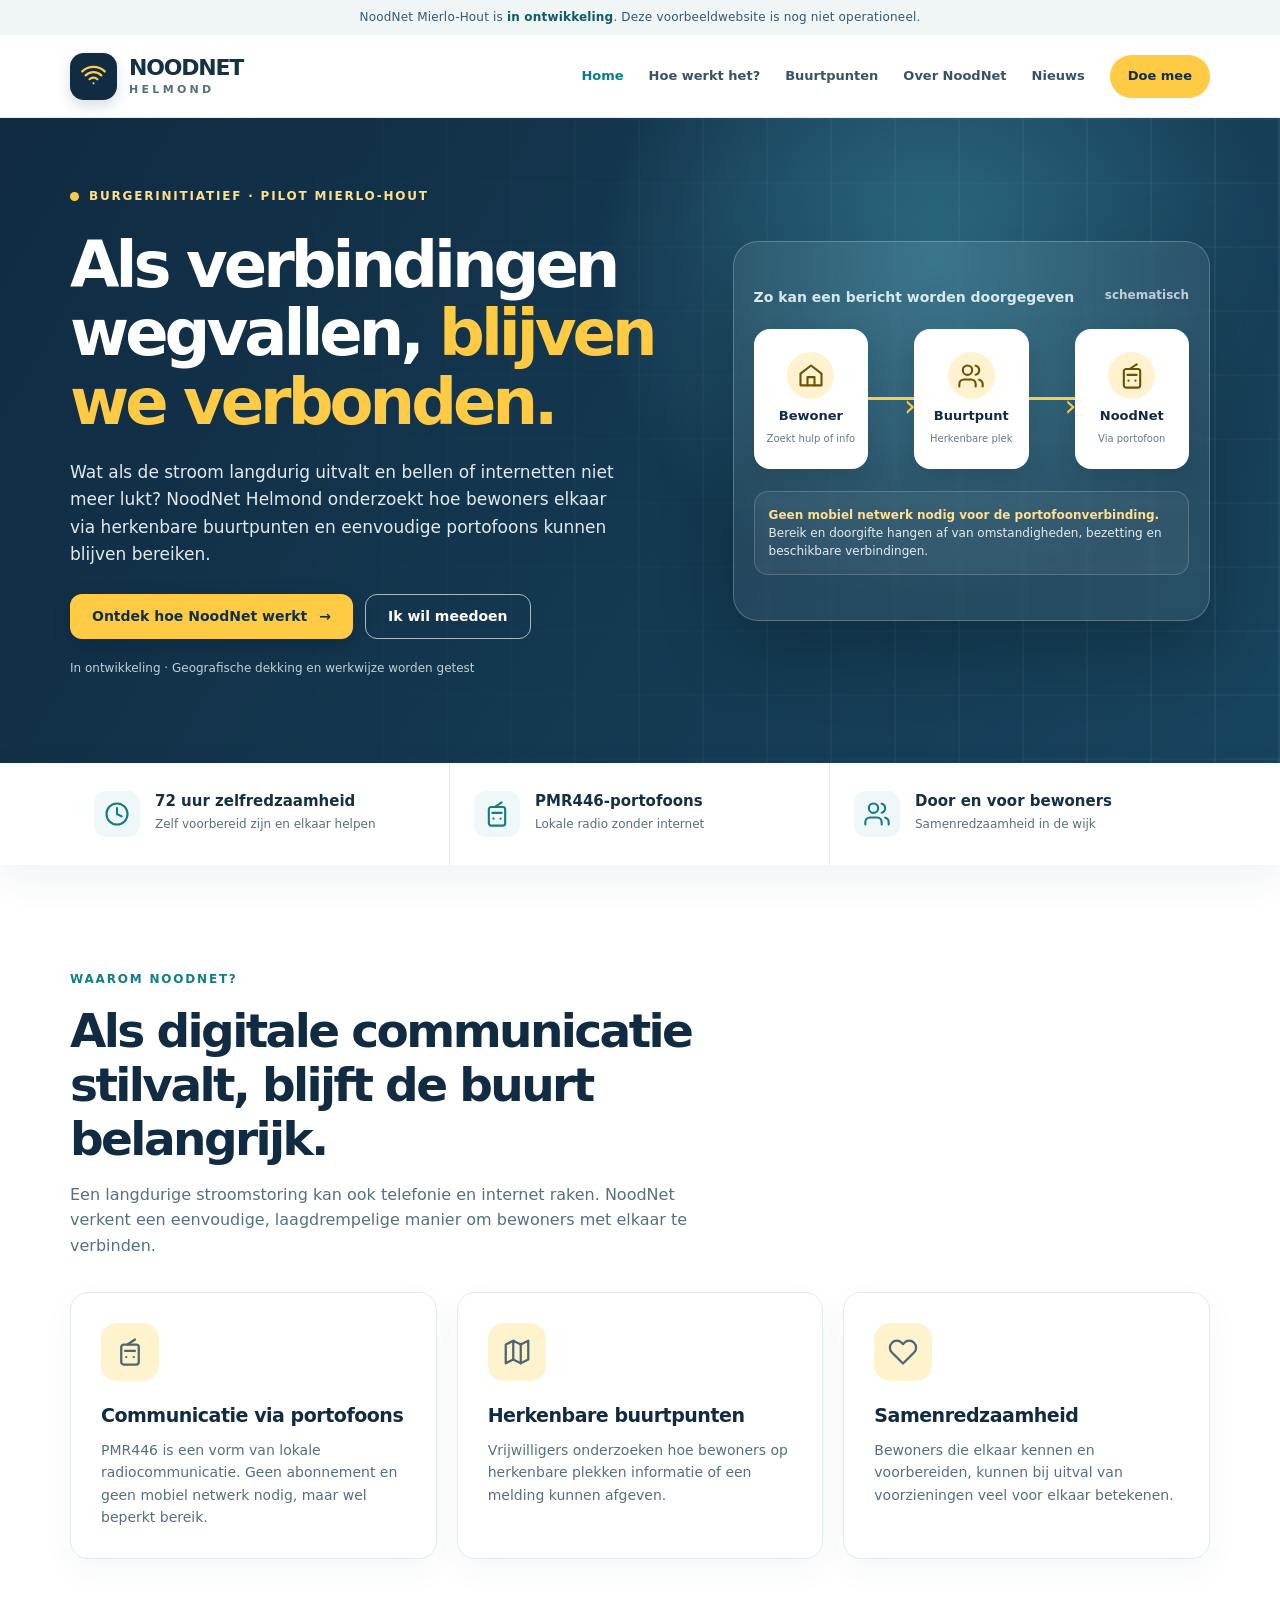
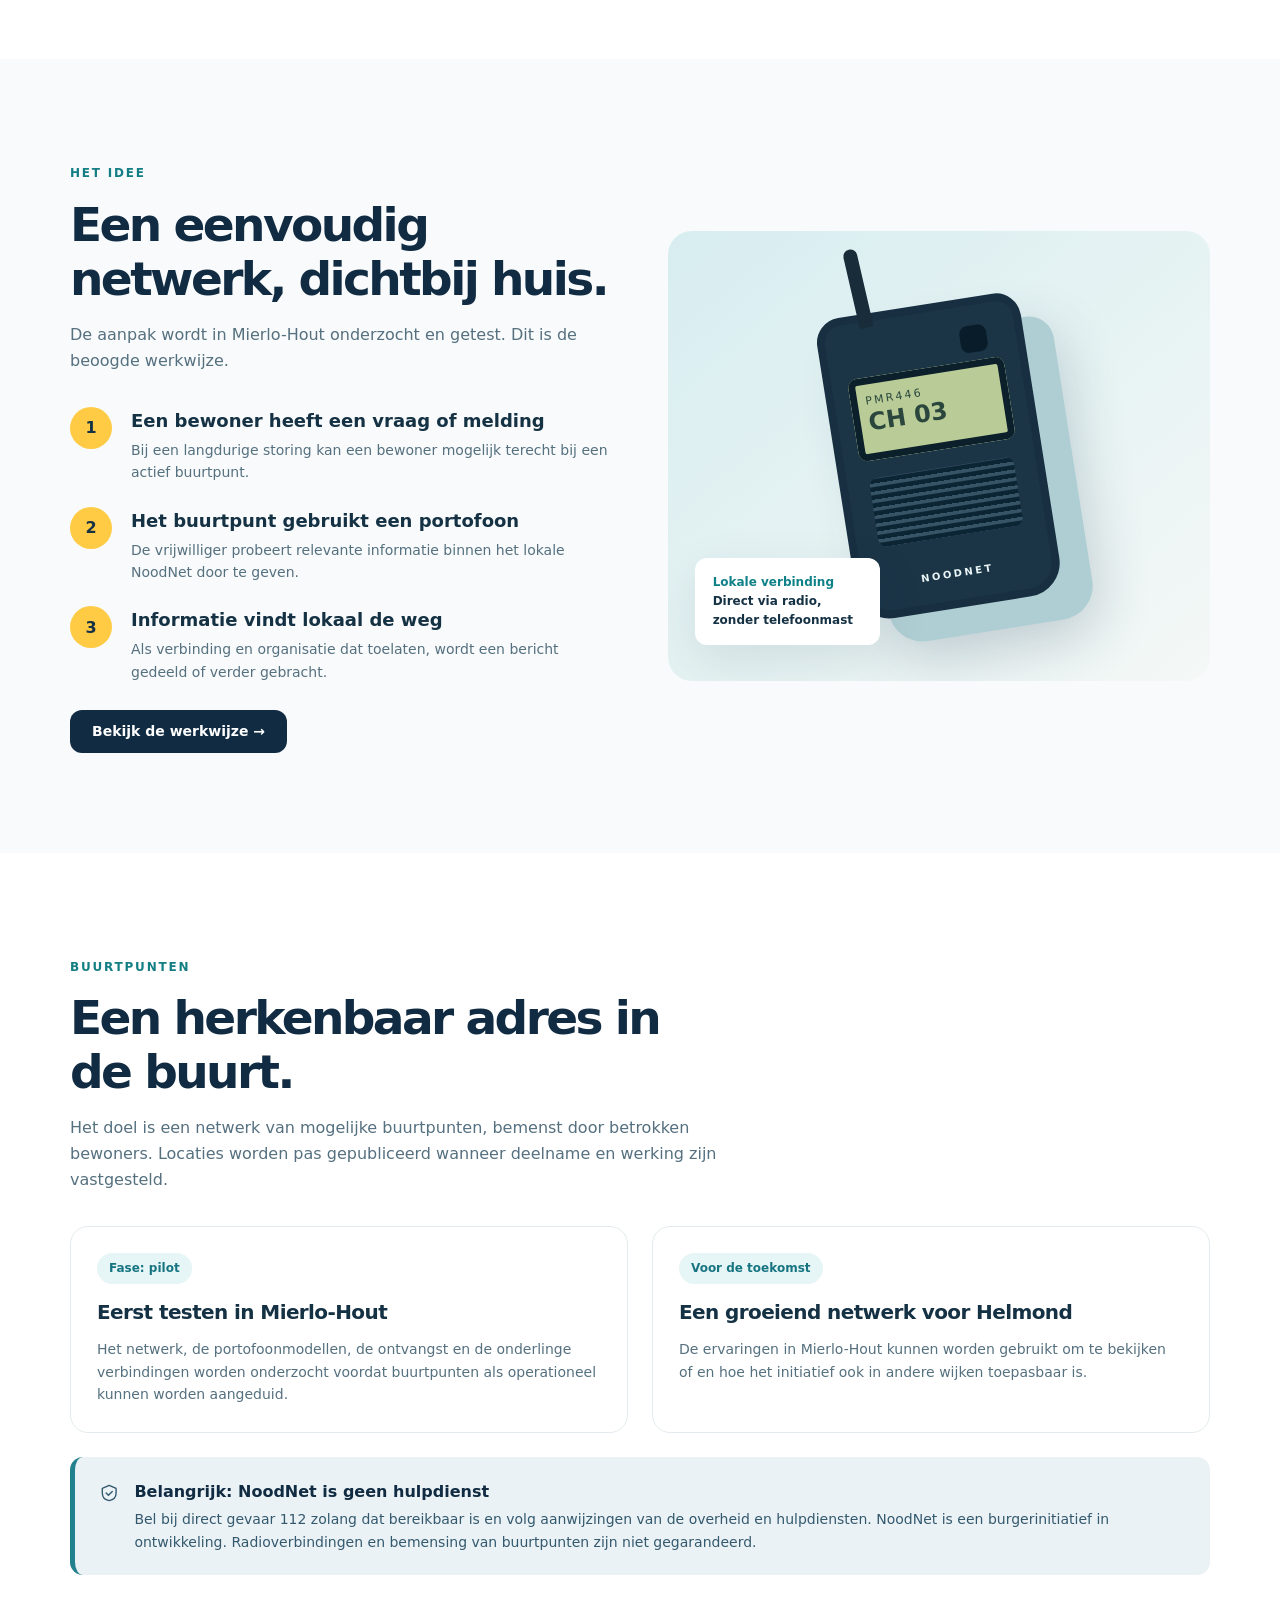
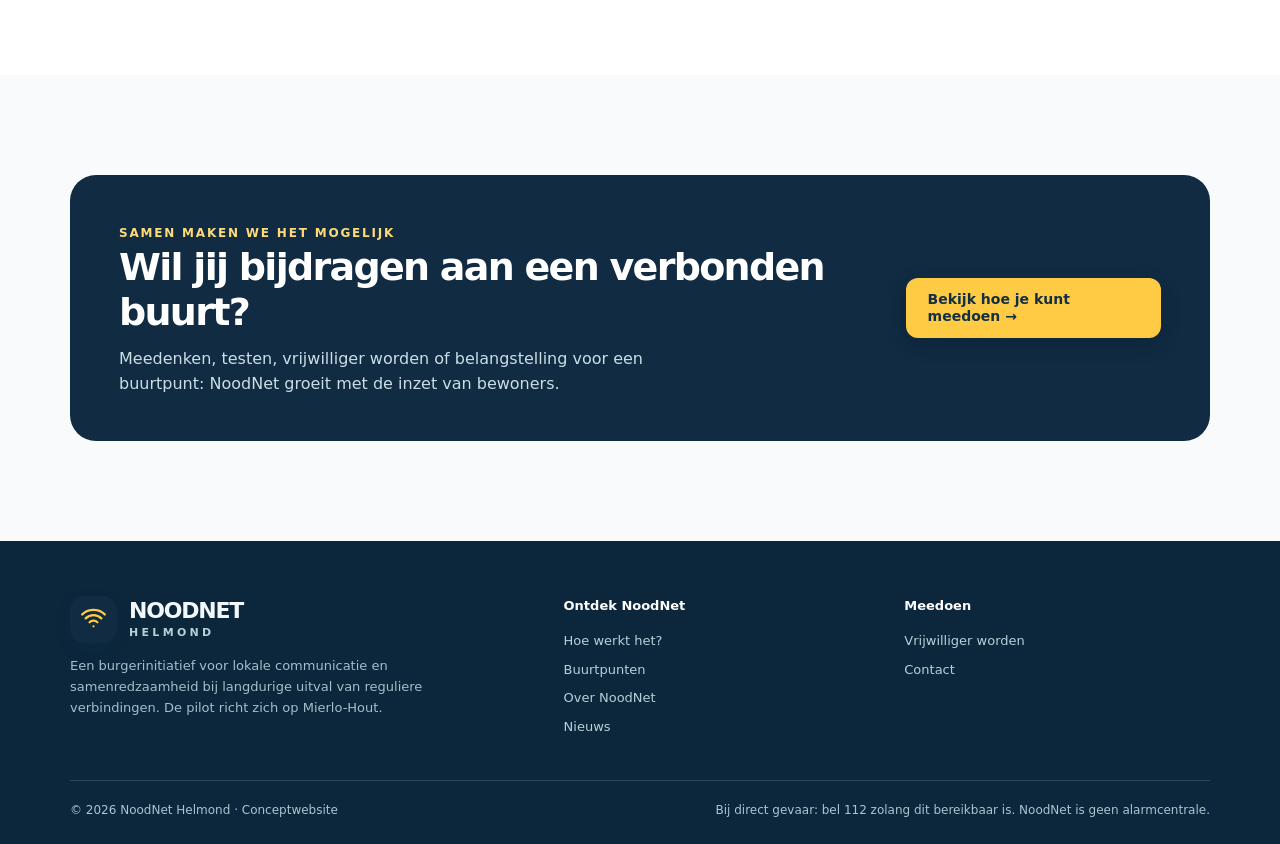
==== index.html @ dc43c9eb "Add files via upload" ====
<!doctype html><html lang="nl"><head><meta charset="UTF-8"><meta name="viewport" content="width=device-width,initial-scale=1"><title>Samen verbonden als verbindingen uitvallen | NoodNet Helmond</title><meta name="description" content="NoodNet Helmond is een burgerinitiatief in Mierlo-Hout. Ontdek de pilot met PMR446-portofoons, buurtpunten en samenredzaamheid."><meta name="theme-color" content="#102b42"><link rel="stylesheet" href="styles.css"></head><body><a class="skip" href="#main">Spring naar inhoud</a><div class="top-note">NoodNet Mierlo-Hout is <strong>in ontwikkeling</strong>. Deze voorbeeldwebsite is nog niet operationeel.</div><header class="site-header"><div class="container header-inner"><a href="index.html" class="brand" aria-label="NoodNet Helmond homepage"><span class="brand-mark"><svg xmlns="http://www.w3.org/2000/svg" width="27" height="27" viewBox="0 0 24 24" fill="none" stroke="currentColor" stroke-width="2" stroke-linecap="round" stroke-linejoin="round" aria-hidden="true"><path d="M12 18h.01"/><path d="M8.5 14.5a5 5 0 0 1 7 0"/><path d="M5 11a10 10 0 0 1 14 0"/><path d="M2 7.5a14.5 14.5 0 0 1 20 0"/></svg></span><span class="brand-txt"><b>NOODNET</b><small>Helmond</small></span></a><button class="menu-toggle" aria-label="Open of sluit navigatiemenu" aria-expanded="false" aria-controls="site-menu">☰</button><nav id="site-menu" aria-label="Hoofdnavigatie" class="nav-links"><a href="index.html" class="active " aria-current="page">Home</a><a href="hoe-werkt-het.html" class=" " >Hoe werkt het?</a><a href="buurtpunten.html" class=" " >Buurtpunten</a><a href="over-noodnet.html" class=" " >Over NoodNet</a><a href="nieuws.html" class=" " >Nieuws</a><a href="meedoen.html" class=" nav-cta" >Doe mee</a></nav></div></header><main id="main"><section class="hero"><div class="container hero-inner"><div><span class="eyebrow"><span class="dot"></span> Burgerinitiatief · Pilot Mierlo-Hout</span><h1>Als verbindingen wegvallen, <em>blijven we verbonden.</em></h1><p>Wat als de stroom langdurig uitvalt en bellen of internetten niet meer lukt? NoodNet Helmond onderzoekt hoe bewoners elkaar via herkenbare buurtpunten en eenvoudige portofoons kunnen blijven bereiken.</p><div class="hero-actions"><a href="hoe-werkt-het.html" class="btn btn-primary">Ontdek hoe NoodNet werkt <span aria-hidden="true">→</span></a><a href="meedoen.html" class="btn btn-outline">Ik wil meedoen</a></div><span class="microcopy">In ontwikkeling · Geografische dekking en werkwijze worden getest</span></div><div class="signal-board" role="img" aria-label="Schematische route van bewoner via buurtpunt naar het lokale NoodNet"><div class="board-title">Zo kan een bericht worden doorgegeven <span>schematisch</span></div><div class="network-grid"><div class="network-node"><span class="icon-holder"><svg width="28" height="28" viewBox="0 0 24 24" fill="none" stroke="currentColor" stroke-width="1.8" stroke-linecap="round" stroke-linejoin="round" aria-hidden="true"><path d="m3 10 9-7 9 7v10H3z"/><path d="M9 20v-7h6v7"/></svg></span><strong>Bewoner</strong><small>Zoekt hulp of info</small></div><div class="linkline"></div><div class="network-node"><span class="icon-holder"><svg width="28" height="28" viewBox="0 0 24 24" fill="none" stroke="currentColor" stroke-width="1.8" stroke-linecap="round" stroke-linejoin="round" aria-hidden="true"><path d="M16 21v-2a4 4 0 0 0-4-4H6a4 4 0 0 0-4 4v2"/><circle cx="9" cy="7" r="4"/><path d="M22 21v-2a4 4 0 0 0-3-3.87M16 3.13a4 4 0 0 1 0 7.75"/></svg></span><strong>Buurtpunt</strong><small>Herkenbare plek</small></div><div class="linkline"></div><div class="network-node"><span class="icon-holder"><svg width="28" height="28" viewBox="0 0 24 24" fill="none" stroke="currentColor" stroke-width="1.8" stroke-linecap="round" stroke-linejoin="round" aria-hidden="true"><rect x="5" y="6" width="14" height="16" rx="2"/><path d="M10 6 16 2M8 11h8M9 16h.01M15 16h.01"/></svg></span><strong>NoodNet</strong><small>Via portofoon</small></div></div><div class="network-foot"><strong>Geen mobiel netwerk nodig voor de portofoonverbinding.</strong><br>Bereik en doorgifte hangen af van omstandigheden, bezetting en beschikbare verbindingen.</div></div></div></section><section class="stats"><div class="container stat-grid"><div class="stat"><span class="stat-icon"><svg width="28" height="28" viewBox="0 0 24 24" fill="none" stroke="currentColor" stroke-width="1.8" stroke-linecap="round" stroke-linejoin="round" aria-hidden="true"><circle cx="12" cy="12" r="9"/><path d="M12 7v5l4 2"/></svg></span><div><strong>72 uur zelfredzaamheid</strong><span>Zelf voorbereid zijn en elkaar helpen</span></div></div><div class="stat"><span class="stat-icon"><svg width="28" height="28" viewBox="0 0 24 24" fill="none" stroke="currentColor" stroke-width="1.8" stroke-linecap="round" stroke-linejoin="round" aria-hidden="true"><rect x="5" y="6" width="14" height="16" rx="2"/><path d="M10 6 16 2M8 11h8M9 16h.01M15 16h.01"/></svg></span><div><strong>PMR446-portofoons</strong><span>Lokale radio zonder internet</span></div></div><div class="stat"><span class="stat-icon"><svg width="28" height="28" viewBox="0 0 24 24" fill="none" stroke="currentColor" stroke-width="1.8" stroke-linecap="round" stroke-linejoin="round" aria-hidden="true"><path d="M16 21v-2a4 4 0 0 0-4-4H6a4 4 0 0 0-4 4v2"/><circle cx="9" cy="7" r="4"/><path d="M22 21v-2a4 4 0 0 0-3-3.87M16 3.13a4 4 0 0 1 0 7.75"/></svg></span><div><strong>Door en voor bewoners</strong><span>Samenredzaamheid in de wijk</span></div></div></div></section><section class="section"><div class="container"><div class="section-head"><span class="eyebrow">Waarom NoodNet?</span><h2>Als digitale communicatie stilvalt, blijft de buurt belangrijk.</h2><p>Een langdurige stroomstoring kan ook telefonie en internet raken. NoodNet verkent een eenvoudige, laagdrempelige manier om bewoners met elkaar te verbinden.</p></div><div class="feature-grid"><article class="feature-card"><div class="feature-icon"><svg width="30" height="30" viewBox="0 0 24 24" fill="none" stroke="currentColor" stroke-width="1.8" stroke-linecap="round" stroke-linejoin="round" aria-hidden="true"><rect x="5" y="6" width="14" height="16" rx="2"/><path d="M10 6 16 2M8 11h8M9 16h.01M15 16h.01"/></svg></div><h3>Communicatie via portofoons</h3><p>PMR446 is een vorm van lokale radiocommunicatie. Geen abonnement en geen mobiel netwerk nodig, maar wel beperkt bereik.</p></article><article class="feature-card"><div class="feature-icon"><svg width="30" height="30" viewBox="0 0 24 24" fill="none" stroke="currentColor" stroke-width="1.8" stroke-linecap="round" stroke-linejoin="round" aria-hidden="true"><path d="m3 6 6-3 6 3 6-3v15l-6 3-6-3-6 3z"/><path d="M9 3v15m6-12v15"/></svg></div><h3>Herkenbare buurtpunten</h3><p>Vrijwilligers onderzoeken hoe bewoners op herkenbare plekken informatie of een melding kunnen afgeven.</p></article><article class="feature-card"><div class="feature-icon"><svg width="30" height="30" viewBox="0 0 24 24" fill="none" stroke="currentColor" stroke-width="1.8" stroke-linecap="round" stroke-linejoin="round" aria-hidden="true"><path d="M20.84 4.61a5.5 5.5 0 0 0-7.78 0L12 5.67l-1.06-1.06a5.5 5.5 0 0 0-7.78 7.78L12 21.23l8.84-8.84a5.5 5.5 0 0 0 0-7.78z"/></svg></div><h3>Samenredzaamheid</h3><p>Bewoners die elkaar kennen en voorbereiden, kunnen bij uitval van voorzieningen veel voor elkaar betekenen.</p></article></div></div></section><section class="section soft"><div class="container step-row"><div><div class="section-head"><span class="eyebrow">Het idee</span><h2>Een eenvoudig netwerk, dichtbij huis.</h2><p>De aanpak wordt in Mierlo-Hout onderzocht en getest. Dit is de beoogde werkwijze.</p></div><div class="steps"><div class="step"><span class="step-number">1</span><div><h3>Een bewoner heeft een vraag of melding</h3><p>Bij een langdurige storing kan een bewoner mogelijk terecht bij een actief buurtpunt.</p></div></div><div class="step"><span class="step-number">2</span><div><h3>Het buurtpunt gebruikt een portofoon</h3><p>De vrijwilliger probeert relevante informatie binnen het lokale NoodNet door te geven.</p></div></div><div class="step"><span class="step-number">3</span><div><h3>Informatie vindt lokaal de weg</h3><p>Als verbinding en organisatie dat toelaten, wordt een bericht gedeeld of verder gebracht.</p></div></div></div><div style="margin-top:27px"><a href="hoe-werkt-het.html" class="btn btn-dark">Bekijk de werkwijze →</a></div></div><div class="illustration" aria-label="Illustratie van een PMR446-portofoon"><div class="radio-display"><div class="screen"><span>PMR446</span><b>CH 03</b></div><div class="speaker"></div><div class="radio-label">NOODNET</div></div><div class="float-tag"><strong>Lokale verbinding</strong>Direct via radio, zonder telefoonmast</div></div></div></section><section class="section"><div class="container"><div class="section-head"><span class="eyebrow">Buurtpunten</span><h2>Een herkenbaar adres in de buurt.</h2><p>Het doel is een netwerk van mogelijke buurtpunten, bemenst door betrokken bewoners. Locaties worden pas gepubliceerd wanneer deelname en werking zijn vastgesteld.</p></div><div class="split-2"><div class="info-card"><div class="mini-label">Fase: pilot</div><h3>Eerst testen in Mierlo-Hout</h3><p>Het netwerk, de portofoonmodellen, de ontvangst en de onderlinge verbindingen worden onderzocht voordat buurtpunten als operationeel kunnen worden aangeduid.</p></div><div class="info-card"><div class="mini-label">Voor de toekomst</div><h3>Een groeiend netwerk voor Helmond</h3><p>De ervaringen in Mierlo-Hout kunnen worden gebruikt om te bekijken of en hoe het initiatief ook in andere wijken toepasbaar is.</p></div></div><div style="margin-top:24px"><div class="disclaimer"><svg width="28" height="28" viewBox="0 0 24 24" fill="none" stroke="currentColor" stroke-width="1.8" stroke-linecap="round" stroke-linejoin="round" aria-hidden="true"><path d="m12 2 9 4v6c0 6-3.5 9-9 10-5.5-1-9-4-9-10V6z"/><path d="m8 12 3 3 5-5"/></svg><div><strong>Belangrijk: NoodNet is geen hulpdienst</strong><p>Bel bij direct gevaar 112 zolang dat bereikbaar is en volg aanwijzingen van de overheid en hulpdiensten. NoodNet is een burgerinitiatief in ontwikkeling. Radioverbindingen en bemensing van buurtpunten zijn niet gegarandeerd.</p></div></div></div></div></section><section class="section soft"><div class="container"><div class="cta-band"><div><span class="eyebrow" style="color:#ffdb78">Samen maken we het mogelijk</span><h2>Wil jij bijdragen aan een verbonden buurt?</h2><p>Meedenken, testen, vrijwilliger worden of belangstelling voor een buurtpunt: NoodNet groeit met de inzet van bewoners.</p></div><a href="meedoen.html" class="btn btn-primary">Bekijk hoe je kunt meedoen →</a></div></div></section></main><footer class="site-footer"><div class="container"><div class="footer-grid"><div><div class="brand"><span class="brand-mark"><svg xmlns="http://www.w3.org/2000/svg" width="27" height="27" viewBox="0 0 24 24" fill="none" stroke="currentColor" stroke-width="2" stroke-linecap="round" stroke-linejoin="round" aria-hidden="true"><path d="M12 18h.01"/><path d="M8.5 14.5a5 5 0 0 1 7 0"/><path d="M5 11a10 10 0 0 1 14 0"/><path d="M2 7.5a14.5 14.5 0 0 1 20 0"/></svg></span><span class="brand-txt"><b>NOODNET</b><small style="color:#b5d0d9">Helmond</small></span></div><p>Een burgerinitiatief voor lokale communicatie en samenredzaamheid bij langdurige uitval van reguliere verbindingen. De pilot richt zich op Mierlo-Hout.</p></div><div><div class="footer-title">Ontdek NoodNet</div><nav class="footer-links" aria-label="Voetnavigatie"><a href="hoe-werkt-het.html">Hoe werkt het?</a><a href="buurtpunten.html">Buurtpunten</a><a href="over-noodnet.html">Over NoodNet</a><a href="nieuws.html">Nieuws</a></nav></div><div><div class="footer-title">Meedoen</div><nav class="footer-links" aria-label="Contactnavigatie"><a href="meedoen.html">Vrijwilliger worden</a><a href="meedoen.html#contact">Contact</a></nav></div></div><div class="footer-bottom"><span>© 2026 NoodNet Helmond · Conceptwebsite</span><span>Bij direct gevaar: bel 112 zolang dit bereikbaar is. NoodNet is geen alarmcentrale.</span></div></div></footer><script src="script.js"></script></body></html>
---- styles.css ----
:root{--navy:#102b42;--navy2:#173f5b;--yellow:#ffcb45;--cream:#f8fafb;--ink:#153144;--muted:#55707f;--line:#e3ebee;--white:#fff;--teal:#147e85;--shadow:0 18px 50px rgba(13,46,64,.10)}
*{box-sizing:border-box}html{scroll-behavior:smooth}body{margin:0;background:white;color:var(--ink);font-family:ui-sans-serif,system-ui,-apple-system,BlinkMacSystemFont,'Segoe UI',sans-serif;line-height:1.6}a{color:inherit;text-decoration:none}a:focus-visible,button:focus-visible{outline:3px solid #e4a600;outline-offset:4px}button{font:inherit;cursor:pointer}.container{width:min(1140px,calc(100% - 44px));margin-inline:auto}.skip{position:absolute;top:-80px;left:12px;z-index:99;padding:8px;background:#fff}.skip:focus{top:8px}.top-note{background:#f0f5f6;text-align:center;font-size:12px;letter-spacing:.015em;padding:8px 14px;color:#35596d}.top-note strong{color:#105a65}.site-header{height:83px;display:flex;align-items:center;background:#fff;border-bottom:1px solid #e5ebee;position:sticky;top:0;z-index:10}.header-inner{display:flex;align-items:center;justify-content:space-between;gap:25px}.brand{display:flex;gap:12px;align-items:center;white-space:nowrap}.brand-mark{width:47px;height:47px;border-radius:14px;background:var(--navy);display:grid;place-items:center;color:var(--yellow);box-shadow:0 6px 14px #113e572b}.brand-txt{display:grid;line-height:1.0}.brand-txt b{font-size:22px;letter-spacing:-.055em;font-weight:850}.brand-txt small{font-size:11px;text-transform:uppercase;letter-spacing:.3em;margin-top:5px;font-weight:750;color:var(--muted)}.nav-links{display:flex;gap:25px;align-items:center}.nav-links a{font-weight:700;font-size:13px;color:#385266;transition:color .2s}.nav-links a:hover,.nav-links a.active{color:#087c87}.nav-links a.nav-cta{background:var(--yellow);border-radius:99px;padding:11px 18px;color:#142e3f}.nav-links a.nav-cta:hover{background:#ffdc75}.menu-toggle{display:none;background:transparent;border:0;border-radius:8px;padding:7px}.hero{color:#fff;background:radial-gradient(circle at 73% 22%,#2d6c83 0,transparent 32%),linear-gradient(120deg,#102b42,#17445d);position:relative;overflow:hidden}.hero::after{content:'';position:absolute;inset:0;opacity:.17;background:linear-gradient(90deg,transparent 97%,#ffffff55 97%),linear-gradient(0deg,transparent 97%,#ffffff33 97%);background-size:64px 64px;mask-image:linear-gradient(90deg,transparent 15%,black 100%)}.hero-inner{position:relative;z-index:1;display:grid;grid-template-columns:1.12fr .88fr;align-items:center;gap:55px;min-height:550px;padding-block:65px 85px}.eyebrow{display:inline-flex;align-items:center;gap:10px;text-transform:uppercase;letter-spacing:.15em;font-size:12px;font-weight:850;color:var(--teal)}.hero .eyebrow{color:#ffe08c}.dot{width:9px;height:9px;border-radius:50%;background:var(--yellow)}h1{font-weight:850;font-size:clamp(38px,5vw,66px);letter-spacing:-.062em;line-height:1.07;margin:22px 0 23px}h1 em{font-style:normal;color:var(--yellow)}.hero p{color:#e1ebef;font-size:17px;max-width:550px;margin:0 0 26px}.hero-actions{display:flex;flex-wrap:wrap;gap:12px}.btn{display:inline-flex;justify-content:center;align-items:center;gap:12px;border-radius:12px;padding:13px 22px;font-weight:800;font-size:14px;line-height:1.2;transition:transform .15s,box-shadow .15s}.btn:hover{transform:translateY(-2px)}.btn-primary{background:var(--yellow);color:#132f42;box-shadow:0 6px 20px #060b1330}.btn-outline{border:1px solid #a2bcc6;color:white}.btn-dark{background:var(--navy);color:white}.btn-light{background:#fff;color:var(--navy)}.microcopy{display:block;margin-top:20px;font-size:12px;color:#bfd0d7}.signal-board{background:#ffffff12;border:1px solid #ffffff3b;border-radius:25px;padding:20px;box-shadow:0 27px 70px #06121d50;backdrop-filter:blur(3px);min-height:380px;display:flex;flex-direction:column;justify-content:center}.board-title{display:flex;justify-content:space-between;color:#d7e9ee;font-weight:800;font-size:14px;margin-bottom:20px}.board-title span{color:#fff;opacity:.7;font-size:12px}.network-grid{display:grid;grid-template-columns:1fr 46px 1fr 46px 1fr;align-items:center}.network-node{background:#fff;border-radius:16px;min-height:140px;color:var(--navy);padding:15px 7px;text-align:center;display:flex;flex-direction:column;align-items:center;justify-content:center;gap:9px;box-shadow:0 12px 20px #00000018}.network-node .icon-holder{display:grid;place-items:center;background:#fff2ce;color:#6d5200;width:47px;height:47px;border-radius:50%}.network-node strong{font-size:13px;line-height:1.2}.network-node small{font-size:10px;color:#627c8b;line-height:1.2}.linkline{position:relative;height:3px;background:var(--yellow)}.linkline:after{content:'›';position:absolute;right:-2px;top:-15px;font-size:30px;color:var(--yellow)}.network-foot{border:1px solid #ffffff2d;background:#ffffff0d;border-radius:14px;padding:14px;margin-top:22px;color:#e2eef2;font-size:12px;line-height:1.5}.network-foot strong{color:#ffe091}.stats{background:#fff;box-shadow:0 12px 40px #0e3c5612;position:relative}.stat-grid{display:grid;grid-template-columns:repeat(3,1fr)}.stat{padding:28px 24px;display:flex;gap:15px;align-items:center;border-right:1px solid var(--line)}.stat:last-child{border:0}.stat .stat-icon{width:46px;height:46px;display:grid;place-items:center;background:#eff7f8;color:#107c85;border-radius:12px}.stat strong{display:block;font-size:15px;line-height:1.2}.stat span{font-size:12px;color:var(--muted)}.section{padding:100px 0}.section.soft{background:var(--cream)}.section-head{max-width:650px;margin-bottom:34px}.section-head h2,.subhero h1{font-size:clamp(30px,3.7vw,47px);color:var(--navy);letter-spacing:-.055em;line-height:1.15;margin:13px 0 15px}.section-head p{color:var(--muted);font-size:16px}.feature-grid{display:grid;grid-template-columns:repeat(3,1fr);gap:20px}.feature-card{border:1px solid var(--line);border-radius:18px;background:#fff;padding:30px;box-shadow:0 12px 34px #11445c0b}.feature-card .feature-icon{width:58px;height:58px;display:grid;place-items:center;background:#fff3ce;border-radius:16px;color:#4c6673;margin-bottom:19px}.feature-card h3{margin:0 0 8px;color:var(--navy);font-size:19px;letter-spacing:-.025em}.feature-card p{margin:0;color:var(--muted);font-size:14px}.step-row{display:grid;grid-template-columns:1fr 1fr;gap:55px;align-items:center}.steps{display:grid;gap:23px}.step{display:flex;gap:19px}.step-number{display:grid;place-items:center;background:var(--yellow);min-width:42px;height:42px;border-radius:50%;font-weight:850}.step h3{margin:0 0 3px;font-size:18px}.step p{margin:0;color:var(--muted);font-size:14px}.illustration{border-radius:24px;min-height:450px;background:linear-gradient(140deg,#d7edf0,#f4f8f6);position:relative;overflow:hidden;display:flex;align-items:center;justify-content:center}.radio-display{width:206px;height:305px;background:#1b3547;border-radius:25px 25px 34px 34px;position:relative;transform:rotate(-9deg);box-shadow:29px 28px 0 #afced3,30px 45px 55px #25435a3d;border:8px solid #172f40}.radio-display:before{content:'';position:absolute;width:14px;height:80px;left:34px;top:-74px;background:#182c39;border-radius:12px 12px 0 0;transform:rotate(-4deg)}.radio-display:after{content:'';position:absolute;top:20px;right:29px;width:27px;height:27px;background:#091c29;border-radius:8px}.screen{height:83px;margin:55px 16px 18px;background:#b9cc97;box-shadow:inset 0 0 0 7px #0b202b;border-radius:9px;padding:15px;color:#2b473d}.screen b{display:block;font-size:24px;line-height:1}.screen span{display:block;font-size:11px;letter-spacing:.2em}.speaker{height:69px;margin:0 22px;background:repeating-linear-gradient(0deg,#0c2534,#0c2534 4px,#375366 5px,#375366 8px);border-radius:8px}.radio-label{position:absolute;bottom:18px;left:0;right:0;text-align:center;color:#e9f4f5;font-size:10px;font-weight:800;letter-spacing:.25em}.float-tag{position:absolute;left:5%;bottom:8%;background:#fff;padding:15px 18px;border-radius:12px;box-shadow:var(--shadow);font-size:12px;font-weight:750;max-width:185px}.float-tag strong{display:block;color:#0e8188}.disclaimer{background:#eaf2f5;border-left:5px solid #23808e;border-radius:13px;padding:22px 25px;display:flex;gap:16px;align-items:flex-start;color:#34596e;font-size:14px}.disclaimer strong{display:block;color:var(--navy);font-size:16px;margin-bottom:4px}.disclaimer p{margin:0}.cta-band{background:var(--navy);color:white;border-radius:26px;padding:44px 49px;display:flex;align-items:center;justify-content:space-between;gap:30px}.cta-band h2{font-size:clamp(25px,3vw,38px);letter-spacing:-.045em;line-height:1.2;margin:0 0 10px}.cta-band p{max-width:590px;margin:0;color:#cbdee6}.site-footer{background:#0c263b;color:#f2f8fa;padding:55px 0 24px}.footer-grid{display:grid;grid-template-columns:1.5fr 1fr 1fr;gap:35px}.site-footer p{font-size:13px;color:#a7bdc8;max-width:430px}.footer-title{color:#fff;font-weight:850;font-size:13px;margin-bottom:14px}.footer-links{display:grid;gap:8px}.footer-links a{font-size:13px;color:#b9d0d9}.footer-links a:hover{color:var(--yellow)}.footer-bottom{margin-top:42px;padding-top:20px;border-top:1px solid #ffffff24;font-size:12px;color:#adc4ce;display:flex;justify-content:space-between;gap:12px;flex-wrap:wrap}.subhero{background:#f0f6f7;padding:75px 0 65px}.subhero h1{margin-top:14px;margin-bottom:14px;max-width:750px}.subhero p{color:#476776;max-width:740px;font-size:17px;margin:0}.prose{max-width:850px}.prose h2{font-size:26px;line-height:1.2;letter-spacing:-.04em;margin:37px 0 11px}.prose p{color:#456272}.prose li{margin-bottom:9px;color:#456272}.stack{display:grid;gap:22px}.split-2{display:grid;grid-template-columns:1fr 1fr;gap:24px}.info-card{background:#fff;border:1px solid var(--line);border-radius:18px;padding:26px}.info-card h3{margin:0 0 10px;font-size:20px;letter-spacing:-.03em}.info-card p{margin:0;color:var(--muted);font-size:14px}.notice{background:#fff9e6;border:1px solid #f2db96;border-radius:13px;padding:21px 24px;color:#6a5319;font-size:14px}.list-check{list-style:none;padding:0;margin:18px 0}.list-check li{padding-left:28px;position:relative;margin:0 0 13px}.list-check li::before{content:'✓';position:absolute;left:0;color:#13818b;font-weight:900}.mini-label{display:inline-block;padding:6px 12px;border-radius:99px;background:#e6f5f5;color:#177582;font-size:12px;font-weight:750;margin-bottom:12px}.status-grid{display:grid;grid-template-columns:repeat(3,1fr);gap:20px}.status-card{padding:25px;background:white;border:1px solid var(--line);border-radius:16px}.status-card strong{display:block;font-size:17px}.status-card p{font-size:14px;color:var(--muted);margin:9px 0 0}.placeholder{background:#fff;border:2px dashed #bdcfd4;text-align:center;padding:44px 20px;border-radius:18px;color:#54707c}.placeholder h3{color:var(--navy);margin:10px 0 5px}.placeholder p{max-width:500px;margin:0 auto}.small{font-size:13px;color:var(--muted)}
@media(max-width:940px){.nav-links{gap:12px}.nav-links a{font-size:12px}.hero-inner{gap:28px}.network-grid{grid-template-columns:1fr 28px 1fr 28px 1fr}.network-node{min-height:128px}.step-row{gap:35px}}
@media(max-width:790px){.site-header{height:71px}.menu-toggle{display:block}.nav-links{display:none;position:absolute;top:70px;left:0;right:0;background:#fff;box-shadow:var(--shadow);padding:14px 24px 24px;flex-direction:column;align-items:stretch;gap:0}.nav-links.open{display:flex}.nav-links a{font-size:15px;padding:10px}.nav-links a.nav-cta{text-align:center;margin-top:10px}.hero-inner{grid-template-columns:1fr;gap:20px;min-height:unset;padding-block:65px}.signal-board{max-width:530px;min-height:300px}.stat-grid{grid-template-columns:1fr}.stat{border:0;border-bottom:1px solid var(--line);padding:18px 10px}.stat:last-child{border:0}.feature-grid,.status-grid{grid-template-columns:1fr}.step-row,.split-2{grid-template-columns:1fr}.step-row .illustration{grid-row:1}.cta-band{align-items:flex-start;flex-direction:column}.footer-grid{grid-template-columns:1fr 1fr}.footer-grid>div:first-child{grid-column:1/-1}.section{padding:66px 0}}
@media(max-width:460px){.container{width:min(100% - 32px,1140px)}.brand-txt b{font-size:19px}.brand-mark{width:42px;height:42px}.hero-inner{padding-block:48px}.signal-board{padding:12px}.network-node{padding:10px 3px;min-height:110px}.network-node .icon-holder{width:35px;height:35px}.network-node strong{font-size:11px}.network-node small{font-size:9px}.network-grid{grid-template-columns:1fr 18px 1fr 18px 1fr}.section{padding:55px 0}.cta-band{padding:30px 24px}.footer-grid{grid-template-columns:1fr}.footer-grid>div:first-child{grid-column:auto}.float-tag{left:4%;max-width:147px;font-size:11px}.subhero{padding:55px 0 45px}}
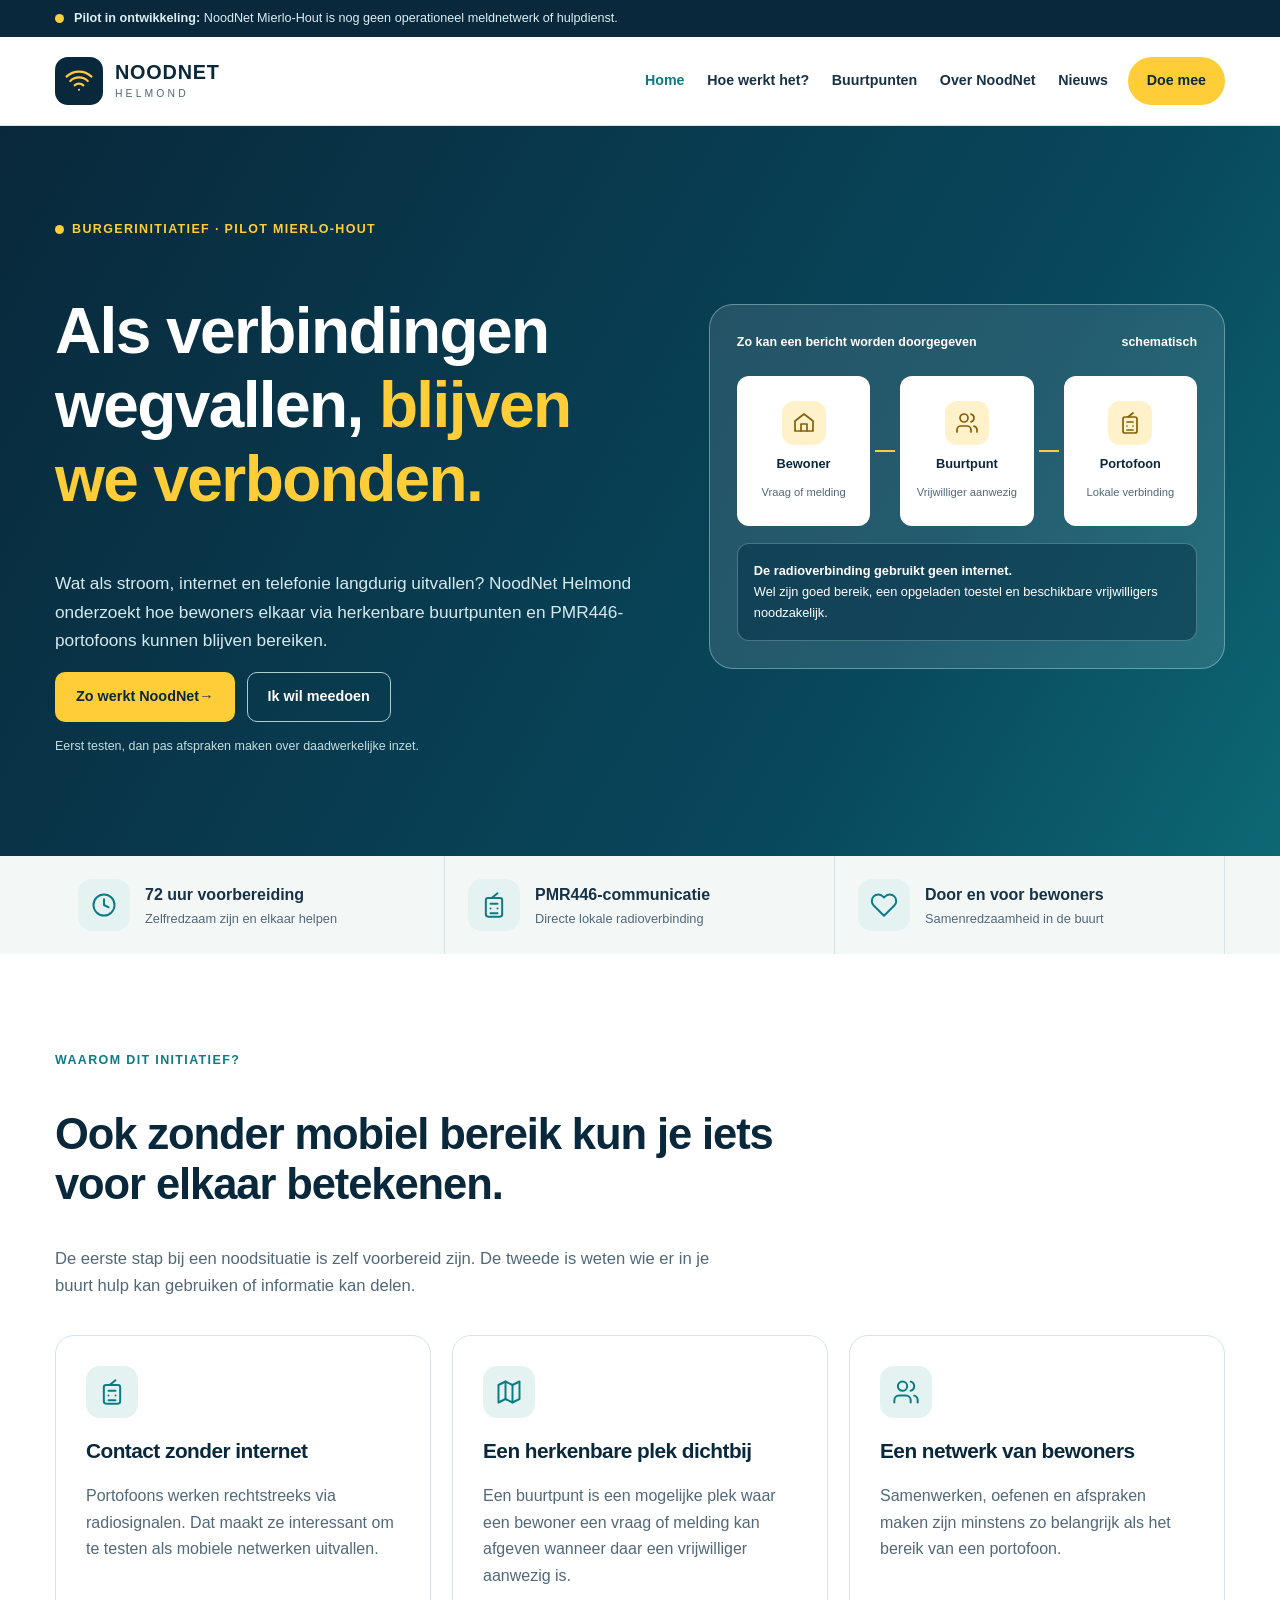
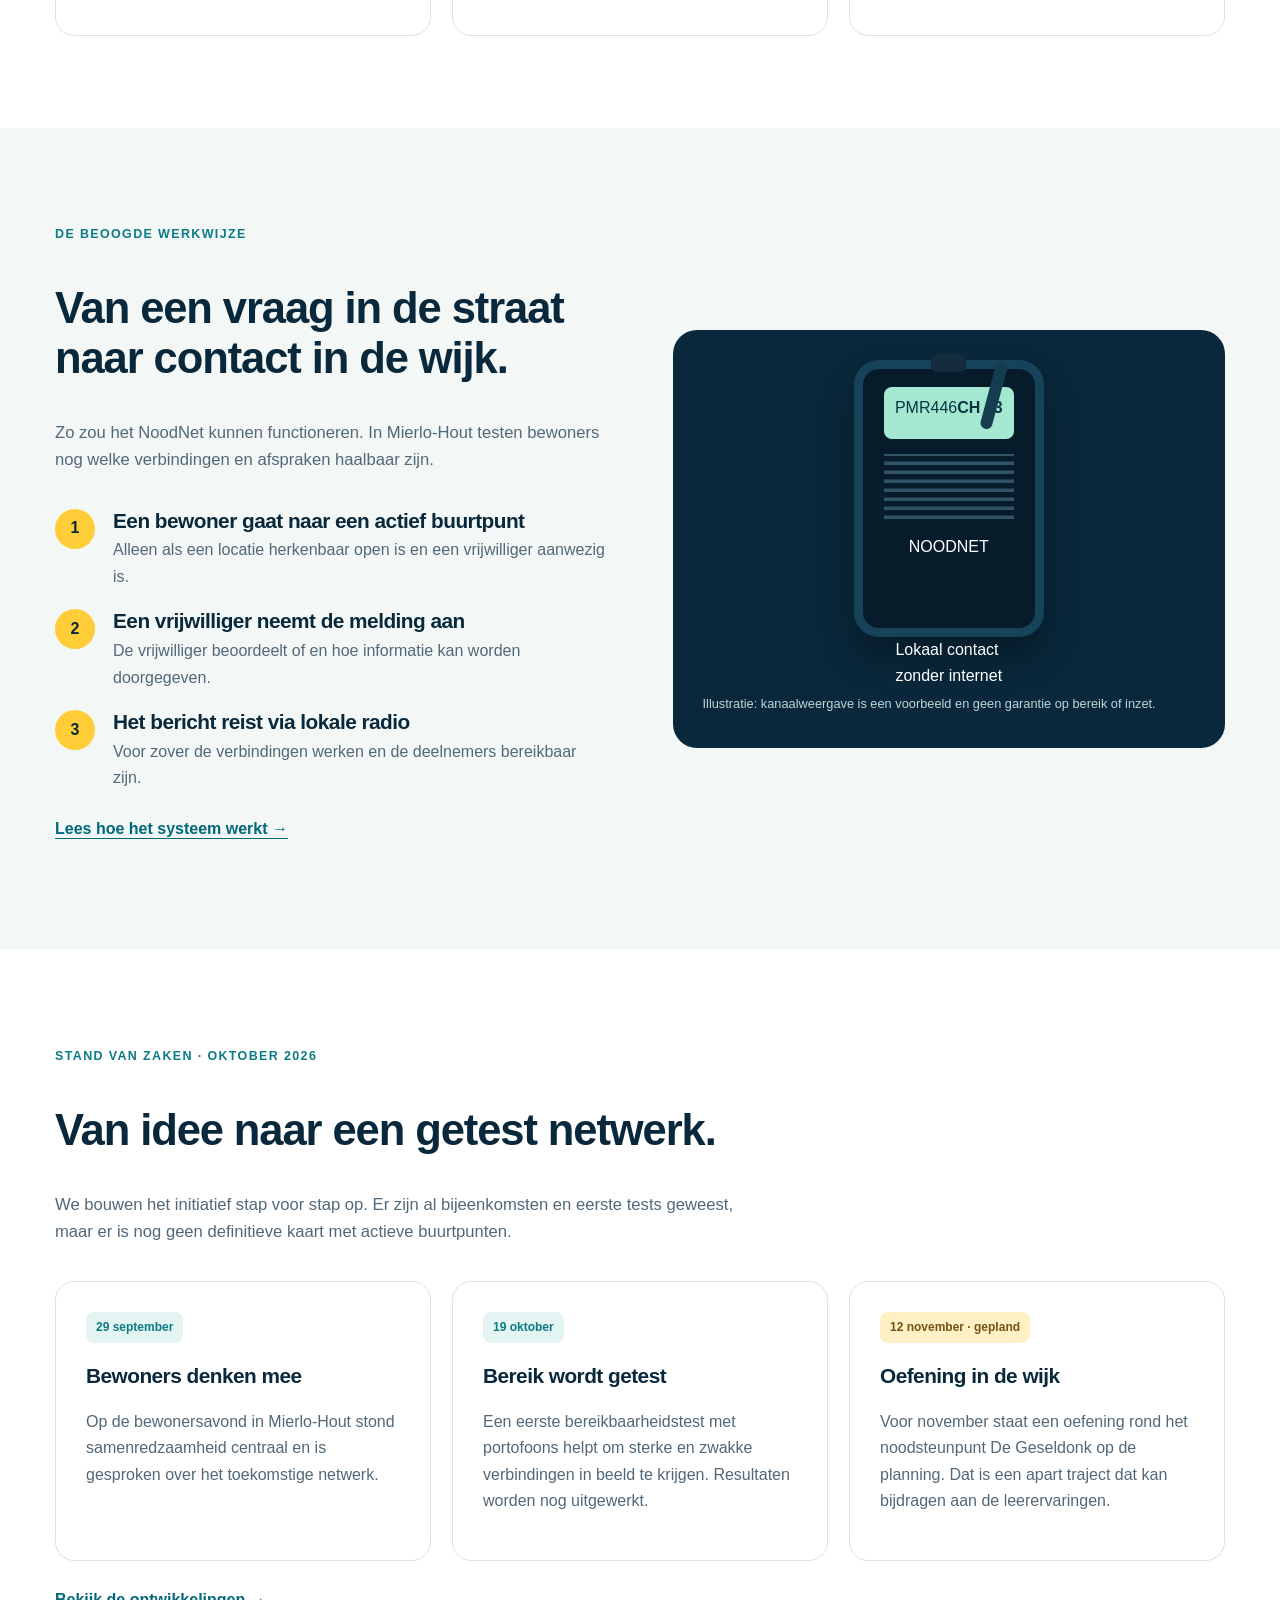
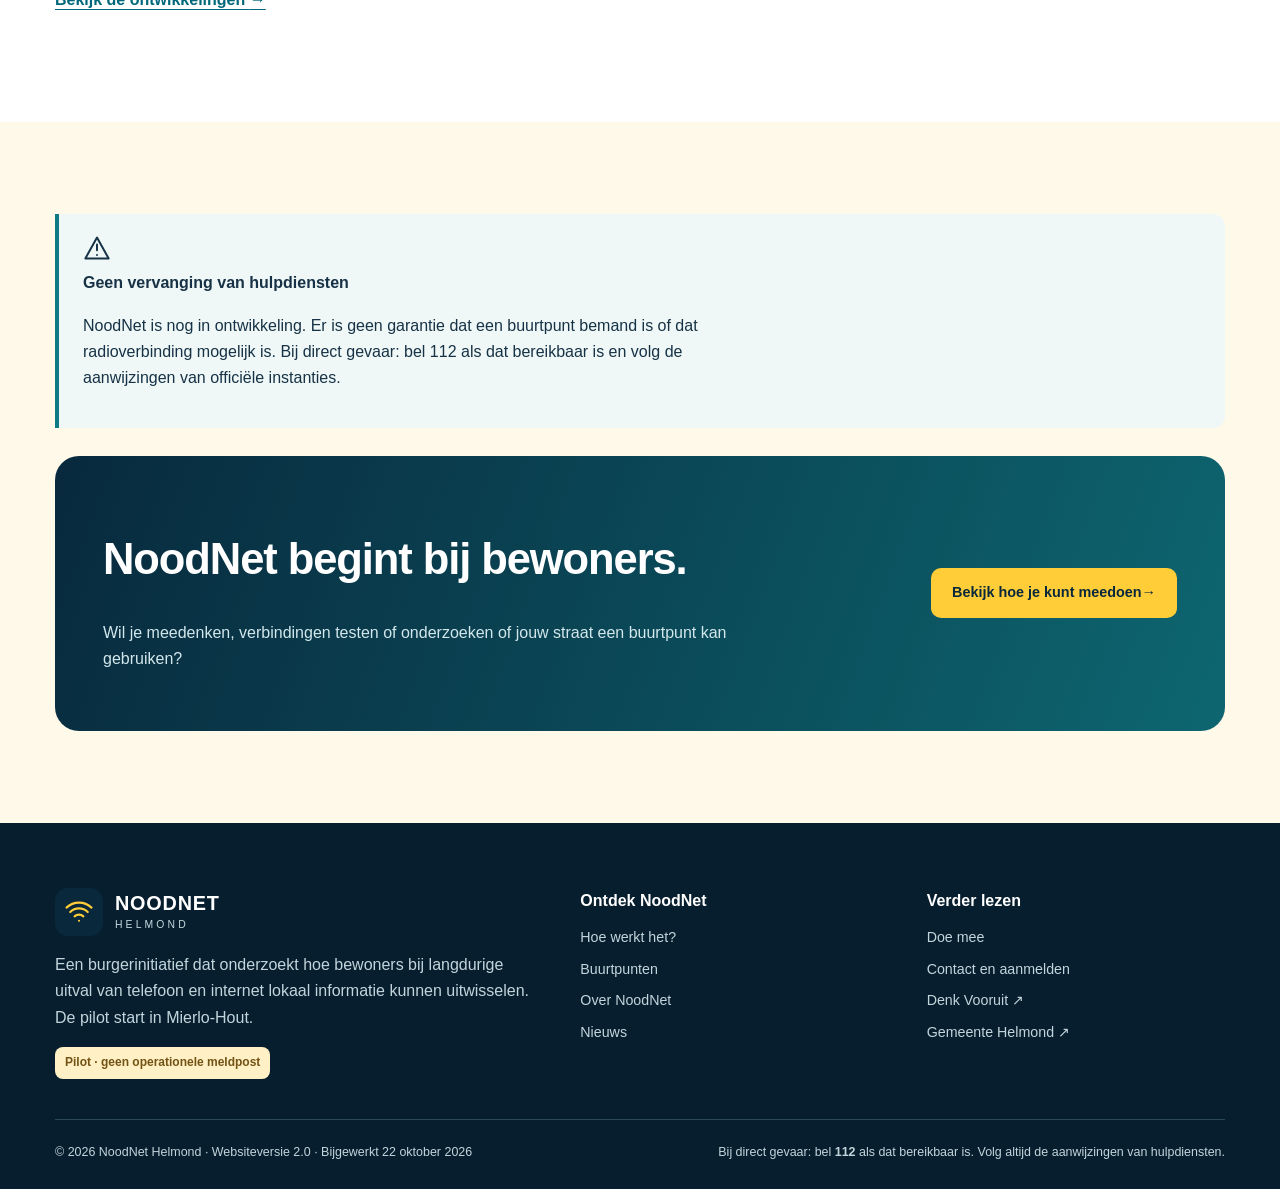
==== commit 3c9dcc5e: "Voorstel: NoodNet Helmond website 2.0 – pilot Mierlo-Hout" ====
--- a/index.html
+++ b/index.html
@@ -1 +1,32 @@
-<!doctype html><html lang="nl"><head><meta charset="UTF-8"><meta name="viewport" content="width=device-width,initial-scale=1"><title>Samen verbonden als verbindingen uitvallen | NoodNet Helmond</title><meta name="description" content="NoodNet Helmond is een burgerinitiatief in Mierlo-Hout. Ontdek de pilot met PMR446-portofoons, buurtpunten en samenredzaamheid."><meta name="theme-color" content="#102b42"><link rel="stylesheet" href="styles.css"></head><body><a class="skip" href="#main">Spring naar inhoud</a><div class="top-note">NoodNet Mierlo-Hout is <strong>in ontwikkeling</strong>. Deze voorbeeldwebsite is nog niet operationeel.</div><header class="site-header"><div class="container header-inner"><a href="index.html" class="brand" aria-label="NoodNet Helmond homepage"><span class="brand-mark"><svg xmlns="http://www.w3.org/2000/svg" width="27" height="27" viewBox="0 0 24 24" fill="none" stroke="currentColor" stroke-width="2" stroke-linecap="round" stroke-linejoin="round" aria-hidden="true"><path d="M12 18h.01"/><path d="M8.5 14.5a5 5 0 0 1 7 0"/><path d="M5 11a10 10 0 0 1 14 0"/><path d="M2 7.5a14.5 14.5 0 0 1 20 0"/></svg></span><span class="brand-txt"><b>NOODNET</b><small>Helmond</small></span></a><button class="menu-toggle" aria-label="Open of sluit navigatiemenu" aria-expanded="false" aria-controls="site-menu">☰</button><nav id="site-menu" aria-label="Hoofdnavigatie" class="nav-links"><a href="index.html" class="active " aria-current="page">Home</a><a href="hoe-werkt-het.html" class=" " >Hoe werkt het?</a><a href="buurtpunten.html" class=" " >Buurtpunten</a><a href="over-noodnet.html" class=" " >Over NoodNet</a><a href="nieuws.html" class=" " >Nieuws</a><a href="meedoen.html" class=" nav-cta" >Doe mee</a></nav></div></header><main id="main"><section class="hero"><div class="container hero-inner"><div><span class="eyebrow"><span class="dot"></span> Burgerinitiatief · Pilot Mierlo-Hout</span><h1>Als verbindingen wegvallen, <em>blijven we verbonden.</em></h1><p>Wat als de stroom langdurig uitvalt en bellen of internetten niet meer lukt? NoodNet Helmond onderzoekt hoe bewoners elkaar via herkenbare buurtpunten en eenvoudige portofoons kunnen blijven bereiken.</p><div class="hero-actions"><a href="hoe-werkt-het.html" class="btn btn-primary">Ontdek hoe NoodNet werkt <span aria-hidden="true">→</span></a><a href="meedoen.html" class="btn btn-outline">Ik wil meedoen</a></div><span class="microcopy">In ontwikkeling · Geografische dekking en werkwijze worden getest</span></div><div class="signal-board" role="img" aria-label="Schematische route van bewoner via buurtpunt naar het lokale NoodNet"><div class="board-title">Zo kan een bericht worden doorgegeven <span>schematisch</span></div><div class="network-grid"><div class="network-node"><span class="icon-holder"><svg width="28" height="28" viewBox="0 0 24 24" fill="none" stroke="currentColor" stroke-width="1.8" stroke-linecap="round" stroke-linejoin="round" aria-hidden="true"><path d="m3 10 9-7 9 7v10H3z"/><path d="M9 20v-7h6v7"/></svg></span><strong>Bewoner</strong><small>Zoekt hulp of info</small></div><div class="linkline"></div><div class="network-node"><span class="icon-holder"><svg width="28" height="28" viewBox="0 0 24 24" fill="none" stroke="currentColor" stroke-width="1.8" stroke-linecap="round" stroke-linejoin="round" aria-hidden="true"><path d="M16 21v-2a4 4 0 0 0-4-4H6a4 4 0 0 0-4 4v2"/><circle cx="9" cy="7" r="4"/><path d="M22 21v-2a4 4 0 0 0-3-3.87M16 3.13a4 4 0 0 1 0 7.75"/></svg></span><strong>Buurtpunt</strong><small>Herkenbare plek</small></div><div class="linkline"></div><div class="network-node"><span class="icon-holder"><svg width="28" height="28" viewBox="0 0 24 24" fill="none" stroke="currentColor" stroke-width="1.8" stroke-linecap="round" stroke-linejoin="round" aria-hidden="true"><rect x="5" y="6" width="14" height="16" rx="2"/><path d="M10 6 16 2M8 11h8M9 16h.01M15 16h.01"/></svg></span><strong>NoodNet</strong><small>Via portofoon</small></div></div><div class="network-foot"><strong>Geen mobiel netwerk nodig voor de portofoonverbinding.</strong><br>Bereik en doorgifte hangen af van omstandigheden, bezetting en beschikbare verbindingen.</div></div></div></section><section class="stats"><div class="container stat-grid"><div class="stat"><span class="stat-icon"><svg width="28" height="28" viewBox="0 0 24 24" fill="none" stroke="currentColor" stroke-width="1.8" stroke-linecap="round" stroke-linejoin="round" aria-hidden="true"><circle cx="12" cy="12" r="9"/><path d="M12 7v5l4 2"/></svg></span><div><strong>72 uur zelfredzaamheid</strong><span>Zelf voorbereid zijn en elkaar helpen</span></div></div><div class="stat"><span class="stat-icon"><svg width="28" height="28" viewBox="0 0 24 24" fill="none" stroke="currentColor" stroke-width="1.8" stroke-linecap="round" stroke-linejoin="round" aria-hidden="true"><rect x="5" y="6" width="14" height="16" rx="2"/><path d="M10 6 16 2M8 11h8M9 16h.01M15 16h.01"/></svg></span><div><strong>PMR446-portofoons</strong><span>Lokale radio zonder internet</span></div></div><div class="stat"><span class="stat-icon"><svg width="28" height="28" viewBox="0 0 24 24" fill="none" stroke="currentColor" stroke-width="1.8" stroke-linecap="round" stroke-linejoin="round" aria-hidden="true"><path d="M16 21v-2a4 4 0 0 0-4-4H6a4 4 0 0 0-4 4v2"/><circle cx="9" cy="7" r="4"/><path d="M22 21v-2a4 4 0 0 0-3-3.87M16 3.13a4 4 0 0 1 0 7.75"/></svg></span><div><strong>Door en voor bewoners</strong><span>Samenredzaamheid in de wijk</span></div></div></div></section><section class="section"><div class="container"><div class="section-head"><span class="eyebrow">Waarom NoodNet?</span><h2>Als digitale communicatie stilvalt, blijft de buurt belangrijk.</h2><p>Een langdurige stroomstoring kan ook telefonie en internet raken. NoodNet verkent een eenvoudige, laagdrempelige manier om bewoners met elkaar te verbinden.</p></div><div class="feature-grid"><article class="feature-card"><div class="feature-icon"><svg width="30" height="30" viewBox="0 0 24 24" fill="none" stroke="currentColor" stroke-width="1.8" stroke-linecap="round" stroke-linejoin="round" aria-hidden="true"><rect x="5" y="6" width="14" height="16" rx="2"/><path d="M10 6 16 2M8 11h8M9 16h.01M15 16h.01"/></svg></div><h3>Communicatie via portofoons</h3><p>PMR446 is een vorm van lokale radiocommunicatie. Geen abonnement en geen mobiel netwerk nodig, maar wel beperkt bereik.</p></article><article class="feature-card"><div class="feature-icon"><svg width="30" height="30" viewBox="0 0 24 24" fill="none" stroke="currentColor" stroke-width="1.8" stroke-linecap="round" stroke-linejoin="round" aria-hidden="true"><path d="m3 6 6-3 6 3 6-3v15l-6 3-6-3-6 3z"/><path d="M9 3v15m6-12v15"/></svg></div><h3>Herkenbare buurtpunten</h3><p>Vrijwilligers onderzoeken hoe bewoners op herkenbare plekken informatie of een melding kunnen afgeven.</p></article><article class="feature-card"><div class="feature-icon"><svg width="30" height="30" viewBox="0 0 24 24" fill="none" stroke="currentColor" stroke-width="1.8" stroke-linecap="round" stroke-linejoin="round" aria-hidden="true"><path d="M20.84 4.61a5.5 5.5 0 0 0-7.78 0L12 5.67l-1.06-1.06a5.5 5.5 0 0 0-7.78 7.78L12 21.23l8.84-8.84a5.5 5.5 0 0 0 0-7.78z"/></svg></div><h3>Samenredzaamheid</h3><p>Bewoners die elkaar kennen en voorbereiden, kunnen bij uitval van voorzieningen veel voor elkaar betekenen.</p></article></div></div></section><section class="section soft"><div class="container step-row"><div><div class="section-head"><span class="eyebrow">Het idee</span><h2>Een eenvoudig netwerk, dichtbij huis.</h2><p>De aanpak wordt in Mierlo-Hout onderzocht en getest. Dit is de beoogde werkwijze.</p></div><div class="steps"><div class="step"><span class="step-number">1</span><div><h3>Een bewoner heeft een vraag of melding</h3><p>Bij een langdurige storing kan een bewoner mogelijk terecht bij een actief buurtpunt.</p></div></div><div class="step"><span class="step-number">2</span><div><h3>Het buurtpunt gebruikt een portofoon</h3><p>De vrijwilliger probeert relevante informatie binnen het lokale NoodNet door te geven.</p></div></div><div class="step"><span class="step-number">3</span><div><h3>Informatie vindt lokaal de weg</h3><p>Als verbinding en organisatie dat toelaten, wordt een bericht gedeeld of verder gebracht.</p></div></div></div><div style="margin-top:27px"><a href="hoe-werkt-het.html" class="btn btn-dark">Bekijk de werkwijze →</a></div></div><div class="illustration" aria-label="Illustratie van een PMR446-portofoon"><div class="radio-display"><div class="screen"><span>PMR446</span><b>CH 03</b></div><div class="speaker"></div><div class="radio-label">NOODNET</div></div><div class="float-tag"><strong>Lokale verbinding</strong>Direct via radio, zonder telefoonmast</div></div></div></section><section class="section"><div class="container"><div class="section-head"><span class="eyebrow">Buurtpunten</span><h2>Een herkenbaar adres in de buurt.</h2><p>Het doel is een netwerk van mogelijke buurtpunten, bemenst door betrokken bewoners. Locaties worden pas gepubliceerd wanneer deelname en werking zijn vastgesteld.</p></div><div class="split-2"><div class="info-card"><div class="mini-label">Fase: pilot</div><h3>Eerst testen in Mierlo-Hout</h3><p>Het netwerk, de portofoonmodellen, de ontvangst en de onderlinge verbindingen worden onderzocht voordat buurtpunten als operationeel kunnen worden aangeduid.</p></div><div class="info-card"><div class="mini-label">Voor de toekomst</div><h3>Een groeiend netwerk voor Helmond</h3><p>De ervaringen in Mierlo-Hout kunnen worden gebruikt om te bekijken of en hoe het initiatief ook in andere wijken toepasbaar is.</p></div></div><div style="margin-top:24px"><div class="disclaimer"><svg width="28" height="28" viewBox="0 0 24 24" fill="none" stroke="currentColor" stroke-width="1.8" stroke-linecap="round" stroke-linejoin="round" aria-hidden="true"><path d="m12 2 9 4v6c0 6-3.5 9-9 10-5.5-1-9-4-9-10V6z"/><path d="m8 12 3 3 5-5"/></svg><div><strong>Belangrijk: NoodNet is geen hulpdienst</strong><p>Bel bij direct gevaar 112 zolang dat bereikbaar is en volg aanwijzingen van de overheid en hulpdiensten. NoodNet is een burgerinitiatief in ontwikkeling. Radioverbindingen en bemensing van buurtpunten zijn niet gegarandeerd.</p></div></div></div></div></section><section class="section soft"><div class="container"><div class="cta-band"><div><span class="eyebrow" style="color:#ffdb78">Samen maken we het mogelijk</span><h2>Wil jij bijdragen aan een verbonden buurt?</h2><p>Meedenken, testen, vrijwilliger worden of belangstelling voor een buurtpunt: NoodNet groeit met de inzet van bewoners.</p></div><a href="meedoen.html" class="btn btn-primary">Bekijk hoe je kunt meedoen →</a></div></div></section></main><footer class="site-footer"><div class="container"><div class="footer-grid"><div><div class="brand"><span class="brand-mark"><svg xmlns="http://www.w3.org/2000/svg" width="27" height="27" viewBox="0 0 24 24" fill="none" stroke="currentColor" stroke-width="2" stroke-linecap="round" stroke-linejoin="round" aria-hidden="true"><path d="M12 18h.01"/><path d="M8.5 14.5a5 5 0 0 1 7 0"/><path d="M5 11a10 10 0 0 1 14 0"/><path d="M2 7.5a14.5 14.5 0 0 1 20 0"/></svg></span><span class="brand-txt"><b>NOODNET</b><small style="color:#b5d0d9">Helmond</small></span></div><p>Een burgerinitiatief voor lokale communicatie en samenredzaamheid bij langdurige uitval van reguliere verbindingen. De pilot richt zich op Mierlo-Hout.</p></div><div><div class="footer-title">Ontdek NoodNet</div><nav class="footer-links" aria-label="Voetnavigatie"><a href="hoe-werkt-het.html">Hoe werkt het?</a><a href="buurtpunten.html">Buurtpunten</a><a href="over-noodnet.html">Over NoodNet</a><a href="nieuws.html">Nieuws</a></nav></div><div><div class="footer-title">Meedoen</div><nav class="footer-links" aria-label="Contactnavigatie"><a href="meedoen.html">Vrijwilliger worden</a><a href="meedoen.html#contact">Contact</a></nav></div></div><div class="footer-bottom"><span>© 2026 NoodNet Helmond · Conceptwebsite</span><span>Bij direct gevaar: bel 112 zolang dit bereikbaar is. NoodNet is geen alarmcentrale.</span></div></div></footer><script src="script.js"></script></body></html>+ <!doctype html>
+ <html lang="nl">
+ <head>
+ <meta charset="utf-8">
+ <meta name="viewport" content="width=device-width, initial-scale=1">
+ <title>Samen verbonden als verbindingen uitvallen | NoodNet Helmond</title>
+ <meta name="description" content="NoodNet Helmond onderzoekt in Mierlo-Hout een lokaal netwerk van buurtpunten en PMR446-portofoons bij langdurige uitval van verbindingen.">
+ <meta name="theme-color" content="#09283b">
+ <meta name="robots" content="index,follow,max-image-preview:large">
+ <link rel="canonical" href="https://www.noodnethelmond.nl/">
+ <link rel="icon" type="image/svg+xml" href="favicon.svg">
+ <link rel="stylesheet" href="styles.css">
+ <meta property="og:type" content="website"><meta property="og:locale" content="nl_NL"><meta property="og:site_name" content="NoodNet Helmond">
+ <meta property="og:title" content="Samen verbonden als verbindingen uitvallen | NoodNet Helmond">
+ <meta property="og:description" content="NoodNet Helmond onderzoekt in Mierlo-Hout een lokaal netwerk van buurtpunten en PMR446-portofoons bij langdurige uitval van verbindingen."><meta property="og:url" content="https://www.noodnethelmond.nl/">
+ </head>
+ <body>
+ <a class="skip-link" href="#main">Direct naar inhoud</a>
+ <div class="utility-banner"><div class="container"><span class="pulse" aria-hidden="true"></span><span><strong>Pilot in ontwikkeling:</strong> NoodNet Mierlo-Hout is nog geen operationeel meldnetwerk of hulpdienst.</span></div></div>
+ <header class="site-header"><div class="container header-inner"><a class="brand" href="index.html" aria-label="NoodNet Helmond – naar de startpagina"><span class="brand-mark"><svg width="30" height="30" viewBox="0 0 24 24" fill="none" stroke="currentColor" stroke-width="1.7" stroke-linecap="round" stroke-linejoin="round" aria-hidden="true"><path d="M12 19h.01M8.5 15.5a5 5 0 0 1 7 0M5 12a10 10 0 0 1 14 0M2 8.5a14.5 14.5 0 0 1 20 0"/></svg></span><span class="brand-name"><b>NOODNET</b><small>Helmond</small></span></a><button class="menu-button" type="button" data-menu-toggle aria-controls="site-navigation" aria-expanded="false" aria-label="Menu openen"><svg viewBox="0 0 24 24" fill="none" stroke="currentColor" stroke-width="2" stroke-linecap="round" aria-hidden="true"><path d="M4 7h16M4 12h16M4 17h16"/></svg></button><nav class="nav" id="site-navigation" aria-label="Hoofdnavigatie"><a href="index.html" aria-current="page" class="">Home</a><a href="hoe-werkt-het.html"  class="">Hoe werkt het?</a><a href="buurtpunten.html"  class="">Buurtpunten</a><a href="over-noodnet.html"  class="">Over NoodNet</a><a href="nieuws.html"  class="">Nieuws</a><a href="meedoen.html"  class="nav-action">Doe mee</a></nav></div></header>
+ <main id="main">
+<section class="hero"><div class="container hero-layout"><div><span class="eyebrow"><span class="mini-dot"></span>Burgerinitiatief · pilot Mierlo-Hout</span><h1>Als verbindingen wegvallen, <em>blijven we verbonden.</em></h1><p>Wat als stroom, internet en telefonie langdurig uitvallen? NoodNet Helmond onderzoekt hoe bewoners elkaar via herkenbare buurtpunten en PMR446-portofoons kunnen blijven bereiken.</p><div class="actions"><a class="btn btn-yellow" href="hoe-werkt-het.html">Zo werkt NoodNet <span aria-hidden="true">→</span></a><a class="btn btn-ghost" href="meedoen.html">Ik wil meedoen</a></div><span class="micro">Eerst testen, dan pas afspraken maken over daadwerkelijke inzet.</span></div>
+<div class="hero-device" aria-label="Schematische weergave: bewoner, buurtpunt en een lokale radioverbinding"><div class="device-head"><span>Zo kan een bericht worden doorgegeven</span><span>schematisch</span></div><div class="device-nodes"><div class="device-node"><span class="node-icon"><svg width="28" height="28" viewBox="0 0 24 24" fill="none" stroke="currentColor" stroke-width="1.7" stroke-linecap="round" stroke-linejoin="round" aria-hidden="true"><path d="m3 10 9-7 9 7v10H3z"/><path d="M9 20v-7h6v7"/></svg></span><strong>Bewoner</strong><span>Vraag of melding</span></div><span class="device-connector" aria-hidden="true"></span><div class="device-node"><span class="node-icon"><svg width="28" height="28" viewBox="0 0 24 24" fill="none" stroke="currentColor" stroke-width="1.7" stroke-linecap="round" stroke-linejoin="round" aria-hidden="true"><path d="M16 21v-2a4 4 0 0 0-4-4H6a4 4 0 0 0-4 4v2"/><circle cx="9" cy="7" r="4"/><path d="M22 21v-2a4 4 0 0 0-3-3.87M16 3.13a4 4 0 0 1 0 7.75"/></svg></span><strong>Buurtpunt</strong><span>Vrijwilliger aanwezig</span></div><span class="device-connector" aria-hidden="true"></span><div class="device-node"><span class="node-icon"><svg width="28" height="28" viewBox="0 0 24 24" fill="none" stroke="currentColor" stroke-width="1.7" stroke-linecap="round" stroke-linejoin="round" aria-hidden="true"><rect x="5" y="6" width="14" height="16" rx="2"/><path d="M10 6l5-4M9 11h6M9 15h.01M15 15h.01M9 19h6"/></svg></span><strong>Portofoon</strong><span>Lokale verbinding</span></div></div><div class="device-bottom"><strong>De radioverbinding gebruikt geen internet.</strong><br>Wel zijn goed bereik, een opgeladen toestel en beschikbare vrijwilligers noodzakelijk.</div></div></div></section>
+<section class="quick-strip"><div class="container quick-grid"><div class="quick-card"><div class="circle-icon"><svg width="28" height="28" viewBox="0 0 24 24" fill="none" stroke="currentColor" stroke-width="1.7" stroke-linecap="round" stroke-linejoin="round" aria-hidden="true"><circle cx="12" cy="12" r="9"/><path d="M12 7v5l4 2"/></svg></div><div><strong>72 uur voorbereiding</strong><span>Zelfredzaam zijn en elkaar helpen</span></div></div><div class="quick-card"><div class="circle-icon"><svg width="28" height="28" viewBox="0 0 24 24" fill="none" stroke="currentColor" stroke-width="1.7" stroke-linecap="round" stroke-linejoin="round" aria-hidden="true"><rect x="5" y="6" width="14" height="16" rx="2"/><path d="M10 6l5-4M9 11h6M9 15h.01M15 15h.01M9 19h6"/></svg></div><div><strong>PMR446-communicatie</strong><span>Directe lokale radioverbinding</span></div></div><div class="quick-card"><div class="circle-icon"><svg width="28" height="28" viewBox="0 0 24 24" fill="none" stroke="currentColor" stroke-width="1.7" stroke-linecap="round" stroke-linejoin="round" aria-hidden="true"><path d="M20.84 4.61a5.5 5.5 0 0 0-7.78 0L12 5.67l-1.06-1.06a5.5 5.5 0 0 0-7.78 7.78L12 21.23l8.84-8.84a5.5 5.5 0 0 0 0-7.78z"/></svg></div><div><strong>Door en voor bewoners</strong><span>Samenredzaamheid in de buurt</span></div></div></div></section>
+<section class="section"><div class="container"><div class="section-heading"><span class="kicker">Waarom dit initiatief?</span><h2>Ook zonder mobiel bereik kun je iets voor elkaar betekenen.</h2><p>De eerste stap bij een noodsituatie is zelf voorbereid zijn. De tweede is weten wie er in je buurt hulp kan gebruiken of informatie kan delen.</p></div><div class="grid-3"><article class="card"><div class="card-icon"><svg width="28" height="28" viewBox="0 0 24 24" fill="none" stroke="currentColor" stroke-width="1.7" stroke-linecap="round" stroke-linejoin="round" aria-hidden="true"><rect x="5" y="6" width="14" height="16" rx="2"/><path d="M10 6l5-4M9 11h6M9 15h.01M15 15h.01M9 19h6"/></svg></div><h3>Contact zonder internet</h3><p>Portofoons werken rechtstreeks via radiosignalen. Dat maakt ze interessant om te testen als mobiele netwerken uitvallen.</p></article><article class="card"><div class="card-icon"><svg width="28" height="28" viewBox="0 0 24 24" fill="none" stroke="currentColor" stroke-width="1.7" stroke-linecap="round" stroke-linejoin="round" aria-hidden="true"><path d="m3 6 6-3 6 3 6-3v15l-6 3-6-3-6 3z"/><path d="M9 3v15m6-12v15"/></svg></div><h3>Een herkenbare plek dichtbij</h3><p>Een buurtpunt is een mogelijke plek waar een bewoner een vraag of melding kan afgeven wanneer daar een vrijwilliger aanwezig is.</p></article><article class="card"><div class="card-icon"><svg width="28" height="28" viewBox="0 0 24 24" fill="none" stroke="currentColor" stroke-width="1.7" stroke-linecap="round" stroke-linejoin="round" aria-hidden="true"><path d="M16 21v-2a4 4 0 0 0-4-4H6a4 4 0 0 0-4 4v2"/><circle cx="9" cy="7" r="4"/><path d="M22 21v-2a4 4 0 0 0-3-3.87M16 3.13a4 4 0 0 1 0 7.75"/></svg></div><h3>Een netwerk van bewoners</h3><p>Samenwerken, oefenen en afspraken maken zijn minstens zo belangrijk als het bereik van een portofoon.</p></article></div></div></section>
+<section class="section pale"><div class="container split"><div><div class="section-heading"><span class="kicker">De beoogde werkwijze</span><h2>Van een vraag in de straat naar contact in de wijk.</h2><p>Zo zou het NoodNet kunnen functioneren. In Mierlo-Hout testen bewoners nog welke verbindingen en afspraken haalbaar zijn.</p></div><div class="steps"><div class="step"><span class="step-num">1</span><div><h3>Een bewoner gaat naar een actief buurtpunt</h3><p>Alleen als een locatie herkenbaar open is en een vrijwilliger aanwezig is.</p></div></div><div class="step"><span class="step-num">2</span><div><h3>Een vrijwilliger neemt de melding aan</h3><p>De vrijwilliger beoordeelt of en hoe informatie kan worden doorgegeven.</p></div></div><div class="step"><span class="step-num">3</span><div><h3>Het bericht reist via lokale radio</h3><p>Voor zover de verbindingen werken en de deelnemers bereikbaar zijn.</p></div></div></div><p style="margin-top:24px"><a class="text-link" href="hoe-werkt-het.html">Lees hoe het systeem werkt <span aria-hidden="true">→</span></a></p></div><div class="panel-dark"><div class="radio-wrap"><div class="radio-antenna"></div><div class="radio-body"><div class="radio-knob"></div><div class="radio-screen"><span>PMR446</span><strong>CH 03</strong></div><div class="radio-speaker"></div><span class="radio-brand">NOODNET</span></div><span class="radio-spark">Lokaal contact<br>zonder internet</span></div><p class="small-print" style="color:#bfd5db;margin:4px 0">Illustratie: kanaalweergave is een voorbeeld en geen garantie op bereik of inzet.</p></div></div></section>
+<section class="section"><div class="container"><div class="section-heading"><span class="kicker">Stand van zaken · oktober 2026</span><h2>Van idee naar een getest netwerk.</h2><p>We bouwen het initiatief stap voor stap op. Er zijn al bijeenkomsten en eerste tests geweest, maar er is nog geen definitieve kaart met actieve buurtpunten.</p></div><div class="grid-3"><article class="card"><span class="card-tag">29 september</span><h3>Bewoners denken mee</h3><p>Op de bewonersavond in Mierlo-Hout stond samenredzaamheid centraal en is gesproken over het toekomstige netwerk.</p></article><article class="card"><span class="card-tag">19 oktober</span><h3>Bereik wordt getest</h3><p>Een eerste bereikbaarheidstest met portofoons helpt om sterke en zwakke verbindingen in beeld te krijgen. Resultaten worden nog uitgewerkt.</p></article><article class="card"><span class="card-tag amber">12 november · gepland</span><h3>Oefening in de wijk</h3><p>Voor november staat een oefening rond het noodsteunpunt De Geseldonk op de planning. Dat is een apart traject dat kan bijdragen aan de leerervaringen.</p></article></div><p style="margin-top:26px"><a class="text-link" href="nieuws.html">Bekijk de ontwikkelingen <span aria-hidden="true">→</span></a></p></div></section>
+<section class="section cream"><div class="container"><div class="alert" role="note"><svg width="28" height="28" viewBox="0 0 24 24" fill="none" stroke="currentColor" stroke-width="1.7" stroke-linecap="round" stroke-linejoin="round" aria-hidden="true"><path d="M12 3 2 21h20L12 3z"/><path d="M12 9v5m0 4h.01"/></svg><div><strong>Geen vervanging van hulpdiensten</strong><p>NoodNet is nog in ontwikkeling. Er is geen garantie dat een buurtpunt bemand is of dat radioverbinding mogelijk is. Bij direct gevaar: bel 112 als dat bereikbaar is en volg de aanwijzingen van officiële instanties.</p></div></div><div style="height:28px"></div><div class="cta-band"><div><h2>NoodNet begint bij bewoners.</h2><p>Wil je meedenken, verbindingen testen of onderzoeken of jouw straat een buurtpunt kan gebruiken?</p></div><a class="btn btn-yellow" href="meedoen.html">Bekijk hoe je kunt meedoen <span aria-hidden="true">→</span></a></div></div></section>
+</main>
+ <footer class="site-footer"><div class="container"><div class="footer-grid"><div><a class="brand" href="index.html" aria-label="NoodNet Helmond – naar de startpagina"><span class="brand-mark"><svg width="30" height="30" viewBox="0 0 24 24" fill="none" stroke="currentColor" stroke-width="1.7" stroke-linecap="round" stroke-linejoin="round" aria-hidden="true"><path d="M12 19h.01M8.5 15.5a5 5 0 0 1 7 0M5 12a10 10 0 0 1 14 0M2 8.5a14.5 14.5 0 0 1 20 0"/></svg></span><span class="brand-name"><b>NOODNET</b><small>Helmond</small></span></a><p class="footer-about">Een burgerinitiatief dat onderzoekt hoe bewoners bij langdurige uitval van telefoon en internet lokaal informatie kunnen uitwisselen. De pilot start in Mierlo-Hout.</p><span class="pill">Pilot · geen operationele meldpost</span></div><div><div class="footer-title">Ontdek NoodNet</div><nav class="footer-nav" aria-label="Onderwerpen"><a href="hoe-werkt-het.html">Hoe werkt het?</a><a href="buurtpunten.html">Buurtpunten</a><a href="over-noodnet.html">Over NoodNet</a><a href="nieuws.html">Nieuws</a></nav></div><div><div class="footer-title">Verder lezen</div><nav class="footer-nav" aria-label="Meer informatie"><a href="meedoen.html">Doe mee</a><a href="meedoen.html#contact">Contact en aanmelden</a><a href="https://www.denkvooruit.nl/informatieboekje" target="_blank" rel="noopener noreferrer">Denk Vooruit ↗</a><a href="https://www.helmond.nl/" target="_blank" rel="noopener noreferrer">Gemeente Helmond ↗</a></nav></div></div><div class="footer-bottom"><span>© 2026 NoodNet Helmond · Websiteversie 2.0 · Bijgewerkt 22 oktober 2026</span><span>Bij direct gevaar: bel <strong>112</strong> als dat bereikbaar is. Volg altijd de aanwijzingen van hulpdiensten.</span></div></div></footer>
+ <script defer src="script.js"></script>
+ </body></html>
--- a/styles.css
+++ b/styles.css
@@ -1,6 +1,7 @@
-
-:root{--navy:#102b42;--navy2:#173f5b;--yellow:#ffcb45;--cream:#f8fafb;--ink:#153144;--muted:#55707f;--line:#e3ebee;--white:#fff;--teal:#147e85;--shadow:0 18px 50px rgba(13,46,64,.10)}
-*{box-sizing:border-box}html{scroll-behavior:smooth}body{margin:0;background:white;color:var(--ink);font-family:ui-sans-serif,system-ui,-apple-system,BlinkMacSystemFont,'Segoe UI',sans-serif;line-height:1.6}a{color:inherit;text-decoration:none}a:focus-visible,button:focus-visible{outline:3px solid #e4a600;outline-offset:4px}button{font:inherit;cursor:pointer}.container{width:min(1140px,calc(100% - 44px));margin-inline:auto}.skip{position:absolute;top:-80px;left:12px;z-index:99;padding:8px;background:#fff}.skip:focus{top:8px}.top-note{background:#f0f5f6;text-align:center;font-size:12px;letter-spacing:.015em;padding:8px 14px;color:#35596d}.top-note strong{color:#105a65}.site-header{height:83px;display:flex;align-items:center;background:#fff;border-bottom:1px solid #e5ebee;position:sticky;top:0;z-index:10}.header-inner{display:flex;align-items:center;justify-content:space-between;gap:25px}.brand{display:flex;gap:12px;align-items:center;white-space:nowrap}.brand-mark{width:47px;height:47px;border-radius:14px;background:var(--navy);display:grid;place-items:center;color:var(--yellow);box-shadow:0 6px 14px #113e572b}.brand-txt{display:grid;line-height:1.0}.brand-txt b{font-size:22px;letter-spacing:-.055em;font-weight:850}.brand-txt small{font-size:11px;text-transform:uppercase;letter-spacing:.3em;margin-top:5px;font-weight:750;color:var(--muted)}.nav-links{display:flex;gap:25px;align-items:center}.nav-links a{font-weight:700;font-size:13px;color:#385266;transition:color .2s}.nav-links a:hover,.nav-links a.active{color:#087c87}.nav-links a.nav-cta{background:var(--yellow);border-radius:99px;padding:11px 18px;color:#142e3f}.nav-links a.nav-cta:hover{background:#ffdc75}.menu-toggle{display:none;background:transparent;border:0;border-radius:8px;padding:7px}.hero{color:#fff;background:radial-gradient(circle at 73% 22%,#2d6c83 0,transparent 32%),linear-gradient(120deg,#102b42,#17445d);position:relative;overflow:hidden}.hero::after{content:'';position:absolute;inset:0;opacity:.17;background:linear-gradient(90deg,transparent 97%,#ffffff55 97%),linear-gradient(0deg,transparent 97%,#ffffff33 97%);background-size:64px 64px;mask-image:linear-gradient(90deg,transparent 15%,black 100%)}.hero-inner{position:relative;z-index:1;display:grid;grid-template-columns:1.12fr .88fr;align-items:center;gap:55px;min-height:550px;padding-block:65px 85px}.eyebrow{display:inline-flex;align-items:center;gap:10px;text-transform:uppercase;letter-spacing:.15em;font-size:12px;font-weight:850;color:var(--teal)}.hero .eyebrow{color:#ffe08c}.dot{width:9px;height:9px;border-radius:50%;background:var(--yellow)}h1{font-weight:850;font-size:clamp(38px,5vw,66px);letter-spacing:-.062em;line-height:1.07;margin:22px 0 23px}h1 em{font-style:normal;color:var(--yellow)}.hero p{color:#e1ebef;font-size:17px;max-width:550px;margin:0 0 26px}.hero-actions{display:flex;flex-wrap:wrap;gap:12px}.btn{display:inline-flex;justify-content:center;align-items:center;gap:12px;border-radius:12px;padding:13px 22px;font-weight:800;font-size:14px;line-height:1.2;transition:transform .15s,box-shadow .15s}.btn:hover{transform:translateY(-2px)}.btn-primary{background:var(--yellow);color:#132f42;box-shadow:0 6px 20px #060b1330}.btn-outline{border:1px solid #a2bcc6;color:white}.btn-dark{background:var(--navy);color:white}.btn-light{background:#fff;color:var(--navy)}.microcopy{display:block;margin-top:20px;font-size:12px;color:#bfd0d7}.signal-board{background:#ffffff12;border:1px solid #ffffff3b;border-radius:25px;padding:20px;box-shadow:0 27px 70px #06121d50;backdrop-filter:blur(3px);min-height:380px;display:flex;flex-direction:column;justify-content:center}.board-title{display:flex;justify-content:space-between;color:#d7e9ee;font-weight:800;font-size:14px;margin-bottom:20px}.board-title span{color:#fff;opacity:.7;font-size:12px}.network-grid{display:grid;grid-template-columns:1fr 46px 1fr 46px 1fr;align-items:center}.network-node{background:#fff;border-radius:16px;min-height:140px;color:var(--navy);padding:15px 7px;text-align:center;display:flex;flex-direction:column;align-items:center;justify-content:center;gap:9px;box-shadow:0 12px 20px #00000018}.network-node .icon-holder{display:grid;place-items:center;background:#fff2ce;color:#6d5200;width:47px;height:47px;border-radius:50%}.network-node strong{font-size:13px;line-height:1.2}.network-node small{font-size:10px;color:#627c8b;line-height:1.2}.linkline{position:relative;height:3px;background:var(--yellow)}.linkline:after{content:'›';position:absolute;right:-2px;top:-15px;font-size:30px;color:var(--yellow)}.network-foot{border:1px solid #ffffff2d;background:#ffffff0d;border-radius:14px;padding:14px;margin-top:22px;color:#e2eef2;font-size:12px;line-height:1.5}.network-foot strong{color:#ffe091}.stats{background:#fff;box-shadow:0 12px 40px #0e3c5612;position:relative}.stat-grid{display:grid;grid-template-columns:repeat(3,1fr)}.stat{padding:28px 24px;display:flex;gap:15px;align-items:center;border-right:1px solid var(--line)}.stat:last-child{border:0}.stat .stat-icon{width:46px;height:46px;display:grid;place-items:center;background:#eff7f8;color:#107c85;border-radius:12px}.stat strong{display:block;font-size:15px;line-height:1.2}.stat span{font-size:12px;color:var(--muted)}.section{padding:100px 0}.section.soft{background:var(--cream)}.section-head{max-width:650px;margin-bottom:34px}.section-head h2,.subhero h1{font-size:clamp(30px,3.7vw,47px);color:var(--navy);letter-spacing:-.055em;line-height:1.15;margin:13px 0 15px}.section-head p{color:var(--muted);font-size:16px}.feature-grid{display:grid;grid-template-columns:repeat(3,1fr);gap:20px}.feature-card{border:1px solid var(--line);border-radius:18px;background:#fff;padding:30px;box-shadow:0 12px 34px #11445c0b}.feature-card .feature-icon{width:58px;height:58px;display:grid;place-items:center;background:#fff3ce;border-radius:16px;color:#4c6673;margin-bottom:19px}.feature-card h3{margin:0 0 8px;color:var(--navy);font-size:19px;letter-spacing:-.025em}.feature-card p{margin:0;color:var(--muted);font-size:14px}.step-row{display:grid;grid-template-columns:1fr 1fr;gap:55px;align-items:center}.steps{display:grid;gap:23px}.step{display:flex;gap:19px}.step-number{display:grid;place-items:center;background:var(--yellow);min-width:42px;height:42px;border-radius:50%;font-weight:850}.step h3{margin:0 0 3px;font-size:18px}.step p{margin:0;color:var(--muted);font-size:14px}.illustration{border-radius:24px;min-height:450px;background:linear-gradient(140deg,#d7edf0,#f4f8f6);position:relative;overflow:hidden;display:flex;align-items:center;justify-content:center}.radio-display{width:206px;height:305px;background:#1b3547;border-radius:25px 25px 34px 34px;position:relative;transform:rotate(-9deg);box-shadow:29px 28px 0 #afced3,30px 45px 55px #25435a3d;border:8px solid #172f40}.radio-display:before{content:'';position:absolute;width:14px;height:80px;left:34px;top:-74px;background:#182c39;border-radius:12px 12px 0 0;transform:rotate(-4deg)}.radio-display:after{content:'';position:absolute;top:20px;right:29px;width:27px;height:27px;background:#091c29;border-radius:8px}.screen{height:83px;margin:55px 16px 18px;background:#b9cc97;box-shadow:inset 0 0 0 7px #0b202b;border-radius:9px;padding:15px;color:#2b473d}.screen b{display:block;font-size:24px;line-height:1}.screen span{display:block;font-size:11px;letter-spacing:.2em}.speaker{height:69px;margin:0 22px;background:repeating-linear-gradient(0deg,#0c2534,#0c2534 4px,#375366 5px,#375366 8px);border-radius:8px}.radio-label{position:absolute;bottom:18px;left:0;right:0;text-align:center;color:#e9f4f5;font-size:10px;font-weight:800;letter-spacing:.25em}.float-tag{position:absolute;left:5%;bottom:8%;background:#fff;padding:15px 18px;border-radius:12px;box-shadow:var(--shadow);font-size:12px;font-weight:750;max-width:185px}.float-tag strong{display:block;color:#0e8188}.disclaimer{background:#eaf2f5;border-left:5px solid #23808e;border-radius:13px;padding:22px 25px;display:flex;gap:16px;align-items:flex-start;color:#34596e;font-size:14px}.disclaimer strong{display:block;color:var(--navy);font-size:16px;margin-bottom:4px}.disclaimer p{margin:0}.cta-band{background:var(--navy);color:white;border-radius:26px;padding:44px 49px;display:flex;align-items:center;justify-content:space-between;gap:30px}.cta-band h2{font-size:clamp(25px,3vw,38px);letter-spacing:-.045em;line-height:1.2;margin:0 0 10px}.cta-band p{max-width:590px;margin:0;color:#cbdee6}.site-footer{background:#0c263b;color:#f2f8fa;padding:55px 0 24px}.footer-grid{display:grid;grid-template-columns:1.5fr 1fr 1fr;gap:35px}.site-footer p{font-size:13px;color:#a7bdc8;max-width:430px}.footer-title{color:#fff;font-weight:850;font-size:13px;margin-bottom:14px}.footer-links{display:grid;gap:8px}.footer-links a{font-size:13px;color:#b9d0d9}.footer-links a:hover{color:var(--yellow)}.footer-bottom{margin-top:42px;padding-top:20px;border-top:1px solid #ffffff24;font-size:12px;color:#adc4ce;display:flex;justify-content:space-between;gap:12px;flex-wrap:wrap}.subhero{background:#f0f6f7;padding:75px 0 65px}.subhero h1{margin-top:14px;margin-bottom:14px;max-width:750px}.subhero p{color:#476776;max-width:740px;font-size:17px;margin:0}.prose{max-width:850px}.prose h2{font-size:26px;line-height:1.2;letter-spacing:-.04em;margin:37px 0 11px}.prose p{color:#456272}.prose li{margin-bottom:9px;color:#456272}.stack{display:grid;gap:22px}.split-2{display:grid;grid-template-columns:1fr 1fr;gap:24px}.info-card{background:#fff;border:1px solid var(--line);border-radius:18px;padding:26px}.info-card h3{margin:0 0 10px;font-size:20px;letter-spacing:-.03em}.info-card p{margin:0;color:var(--muted);font-size:14px}.notice{background:#fff9e6;border:1px solid #f2db96;border-radius:13px;padding:21px 24px;color:#6a5319;font-size:14px}.list-check{list-style:none;padding:0;margin:18px 0}.list-check li{padding-left:28px;position:relative;margin:0 0 13px}.list-check li::before{content:'✓';position:absolute;left:0;color:#13818b;font-weight:900}.mini-label{display:inline-block;padding:6px 12px;border-radius:99px;background:#e6f5f5;color:#177582;font-size:12px;font-weight:750;margin-bottom:12px}.status-grid{display:grid;grid-template-columns:repeat(3,1fr);gap:20px}.status-card{padding:25px;background:white;border:1px solid var(--line);border-radius:16px}.status-card strong{display:block;font-size:17px}.status-card p{font-size:14px;color:var(--muted);margin:9px 0 0}.placeholder{background:#fff;border:2px dashed #bdcfd4;text-align:center;padding:44px 20px;border-radius:18px;color:#54707c}.placeholder h3{color:var(--navy);margin:10px 0 5px}.placeholder p{max-width:500px;margin:0 auto}.small{font-size:13px;color:var(--muted)}
-@media(max-width:940px){.nav-links{gap:12px}.nav-links a{font-size:12px}.hero-inner{gap:28px}.network-grid{grid-template-columns:1fr 28px 1fr 28px 1fr}.network-node{min-height:128px}.step-row{gap:35px}}
-@media(max-width:790px){.site-header{height:71px}.menu-toggle{display:block}.nav-links{display:none;position:absolute;top:70px;left:0;right:0;background:#fff;box-shadow:var(--shadow);padding:14px 24px 24px;flex-direction:column;align-items:stretch;gap:0}.nav-links.open{display:flex}.nav-links a{font-size:15px;padding:10px}.nav-links a.nav-cta{text-align:center;margin-top:10px}.hero-inner{grid-template-columns:1fr;gap:20px;min-height:unset;padding-block:65px}.signal-board{max-width:530px;min-height:300px}.stat-grid{grid-template-columns:1fr}.stat{border:0;border-bottom:1px solid var(--line);padding:18px 10px}.stat:last-child{border:0}.feature-grid,.status-grid{grid-template-columns:1fr}.step-row,.split-2{grid-template-columns:1fr}.step-row .illustration{grid-row:1}.cta-band{align-items:flex-start;flex-direction:column}.footer-grid{grid-template-columns:1fr 1fr}.footer-grid>div:first-child{grid-column:1/-1}.section{padding:66px 0}}
-@media(max-width:460px){.container{width:min(100% - 32px,1140px)}.brand-txt b{font-size:19px}.brand-mark{width:42px;height:42px}.hero-inner{padding-block:48px}.signal-board{padding:12px}.network-node{padding:10px 3px;min-height:110px}.network-node .icon-holder{width:35px;height:35px}.network-node strong{font-size:11px}.network-node small{font-size:9px}.network-grid{grid-template-columns:1fr 18px 1fr 18px 1fr}.section{padding:55px 0}.cta-band{padding:30px 24px}.footer-grid{grid-template-columns:1fr}.footer-grid>div:first-child{grid-column:auto}.float-tag{left:4%;max-width:147px;font-size:11px}.subhero{padding:55px 0 45px}}
+/* NoodNet Helmond 2.0 – responsive stylesheet */
+:root{--navy:#09283b;--teal:#0d7b85;--yellow:#ffcd38;--ink:#173246;--muted:#526878;--line:#d7e3e7;--pale:#f3f8f7;--cream:#fff9e9}
+*{box-sizing:border-box}html{scroll-behavior:smooth}body{margin:0;color:var(--ink);font:16px/1.65 "Segoe UI",Arial,sans-serif}a{color:inherit}img,svg{max-width:100%}h1,h2,h3{line-height:1.15;letter-spacing:-.025em;color:var(--navy)}h1{font-size:clamp(2.5rem,5vw,4.7rem)}h2{font-size:clamp(1.9rem,3.4vw,3.15rem)}h3{font-size:1.3rem}p{max-width:75ch}a:focus-visible,button:focus-visible{outline:3px solid #d18d00;outline-offset:3px}.container{width:min(1170px,calc(100% - 44px));margin:auto}.skip-link{position:absolute;top:-100px;left:10px;background:white;padding:12px;z-index:300}.skip-link:focus{top:10px}.utility-banner{background:var(--navy);color:#dceef1;font-size:.79rem;padding:8px 0}.utility-banner .container{display:flex;align-items:center;gap:10px}.pulse,.mini-dot{display:inline-block;width:9px;height:9px;border-radius:100%;background:var(--yellow);flex:none}.site-header{background:#fff;position:relative;z-index:10;border-bottom:1px solid var(--line)}.header-inner{min-height:88px;display:flex;justify-content:space-between;align-items:center;gap:20px}.brand{display:flex;align-items:center;gap:12px;text-decoration:none}.brand-mark{height:48px;width:48px;border-radius:13px;background:var(--navy);color:var(--yellow);display:grid;place-items:center}.brand-mark svg{width:30px;height:30px}.brand-name{display:flex;flex-direction:column;line-height:1.1}.brand-name b{font-size:1.24rem;color:var(--navy);font-weight:900;letter-spacing:.04em}.brand-name small{color:var(--muted);font-size:.65rem;letter-spacing:.3em;margin-top:4px;text-transform:uppercase}.nav{display:flex;gap:clamp(9px,1.3vw,22px);align-items:center}.nav a{font-size:.89rem;font-weight:700;padding:12px 3px;text-decoration:none;white-space:nowrap}.nav a:hover,.nav a[aria-current=page]{color:var(--teal)}.nav .nav-action{background:var(--yellow);color:var(--navy);border-radius:25px;padding:12px 19px}.menu-button{display:none;width:46px;height:46px;background:white;border:1px solid var(--line);border-radius:10px;align-items:center;justify-content:center;cursor:pointer}.menu-button svg{width:26px}.eyebrow,.kicker{color:var(--teal);font-weight:800;letter-spacing:.11em;text-transform:uppercase;font-size:.78rem}.eyebrow{display:inline-flex;align-items:center;gap:8px}.hero,.page-hero{position:relative;overflow:hidden;background:linear-gradient(120deg,#09283b,#08485d 70%,#0d6874);color:white}.hero h1,.hero h2,.page-hero h1{color:white}.hero h1 em{font-style:normal;color:var(--yellow)}.hero-layout{display:grid;grid-template-columns:1.07fr .93fr;gap:60px;align-items:center;padding:90px 0 100px}.hero p,.page-hero p{color:#d6e9ed;font-size:1.08rem}.hero .eyebrow,.page-hero .eyebrow{color:var(--yellow)}.hero-device{border:1px solid #a9d4dc77;border-radius:24px;padding:27px;background:#ffffff1d}.device-head{display:flex;justify-content:space-between;gap:10px;font-size:.78rem;font-weight:700;margin-bottom:24px}.device-nodes{display:grid;grid-template-columns:1fr 20px 1fr 20px 1fr;align-items:center;gap:5px}.device-node{background:white;color:var(--navy);border-radius:12px;min-height:150px;padding:14px 8px;text-align:center;display:flex;flex-direction:column;justify-content:center;align-items:center;gap:8px}.node-icon{background:#fff1c9;color:#83600b;border-radius:12px;padding:10px;display:grid;place-items:center}.node-icon svg{height:24px;width:24px}.device-node strong{font-size:.8rem}.device-node span:last-child{color:var(--muted);font-size:.7rem}.device-connector{height:2px;background:var(--yellow)}.device-bottom{margin-top:17px;background:#002d4580;padding:16px;border:1px solid #9ac7ca66;border-radius:12px;font-size:.8rem}.actions{display:flex;gap:12px;flex-wrap:wrap}.btn{display:inline-flex;justify-content:center;align-items:center;min-height:46px;padding:12px 20px;border-radius:10px;border:1px solid transparent;text-decoration:none;font-weight:750;font-size:.9rem}.btn-yellow{background:var(--yellow);color:var(--navy)}.btn-dark{background:var(--navy);color:white}.btn-ghost{border-color:#abced1;color:white}.btn-line{border-color:#aacbd0;color:var(--navy)}.micro{display:block;color:#c3dee1;font-size:.78rem;margin-top:14px}.quick-strip,.pale{background:var(--pale)}.quick-grid{display:grid;grid-template-columns:repeat(3,1fr)}.quick-card{display:flex;gap:15px;padding:23px;border-right:1px solid var(--line);align-items:center}.circle-icon,.card-icon{flex:none;display:grid;place-items:center;background:#e4f3f1;color:var(--teal);border-radius:14px;width:52px;height:52px}.circle-icon svg,.card-icon svg{width:28px;height:28px}.quick-card strong,.quick-card span{display:block}.quick-card span{color:var(--muted);font-size:.8rem}.section{padding:92px 0}.section.compact{padding:70px 0}.section.cream{background:var(--cream)}.section-heading{max-width:760px;margin-bottom:35px}.section-heading p{color:var(--muted);font-size:1.04rem}.grid-3{display:grid;grid-template-columns:repeat(3,1fr);gap:21px}.grid-2,.split{display:grid;grid-template-columns:repeat(2,1fr);gap:27px}.split{gap:65px;align-items:center}.card,.participate-card,.aside-panel{background:white;border:1px solid var(--line);border-radius:19px;padding:30px}.card p,.participate-card p,.aside-panel p{color:var(--muted)}.card-tag,.pill{display:inline-block;background:#e3f4f2;color:var(--teal);font-weight:800;font-size:.75rem;border-radius:8px;padding:6px 10px}.card-tag.amber,.pill{background:#fff0c5;color:#735314}.text-link{color:#00687a;font-weight:800;text-decoration:underline;text-underline-offset:4px}.steps{display:grid;gap:19px}.step{display:flex;align-items:flex-start;gap:18px}.step-num{flex:none;width:40px;height:40px;display:grid;place-items:center;background:var(--yellow);border-radius:50%;font-weight:900;color:var(--navy)}.step h3{margin:0 0 5px}.step p{margin:0;color:var(--muted)}.panel-dark{background:var(--navy);color:white;border-radius:24px;padding:30px}.panel-dark h2,.panel-dark h3{color:white}.panel-dark p{color:#e0eaf0}.radio-wrap{min-height:320px;position:relative;display:grid;place-items:center}.radio-body{width:190px;height:277px;border:9px solid #164359;border-radius:25px;background:#071c2a;padding:21px;color:white;text-align:center;display:flex;flex-direction:column;align-items:center;gap:15px;box-shadow:0 20px 38px #0005}.radio-antenna{position:absolute;top:0;left:58%;height:70px;width:12px;background:#163c4f;transform:rotate(15deg);border-radius:9px}.radio-knob{background:#142c3e;width:35px;height:18px;border-radius:6px;margin-top:-36px}.radio-screen{background:#a4e8d2;color:#083643;padding:8px;border-radius:8px;min-height:52px;width:100%}.radio-speaker{background:repeating-linear-gradient(0deg,#315366 0 3px,transparent 4px 9px);width:100%;height:65px}.notice,.alert{background:#eff8f6;padding:20px 24px;border-left:4px solid var(--teal);border-radius:0 12px 12px 0}.cta-band{background:linear-gradient(110deg,#08293d,#0d6670);color:white;border-radius:24px;padding:42px 48px;display:flex;justify-content:space-between;align-items:center;gap:30px}.cta-band h2{color:white}.cta-band p{color:#d3e8ec}.page-hero{padding:65px 0 72px}.page-hero h1{margin:8px 0 17px}.breadcrumb{font-size:.78rem;color:#d7e8e9}.tag-row{display:flex;gap:9px;flex-wrap:wrap;margin-top:20px}.tag{border:1px solid #80abb3;border-radius:25px;padding:5px 11px;font-size:.74rem}.content-grid{display:grid;grid-template-columns:minmax(0,1fr) 315px;gap:48px;align-items:start}.content-grid .aside{position:sticky;top:20px}.content-grid p,.content-grid li{color:#435967}.aside-panel{background:#f7fbfa;margin-bottom:20px;padding:26px}.aside-panel ul{padding-left:22px}.checklist{list-style:none;padding:0}.checklist li{border-bottom:1px solid var(--line);padding:12px 0 12px 30px;position:relative}.checklist li:before{content:"✓";position:absolute;left:0;color:var(--teal);font-weight:bold}.faq details{padding:19px 0;border-bottom:1px solid var(--line)}.faq summary{cursor:pointer;color:var(--navy);font-weight:800}.faq p{color:var(--muted)}.timeline{border-left:2px solid #a0cbd0;margin-left:8px;padding-left:25px}.timeline-item{position:relative;padding-bottom:28px}.timeline-item:before{content:"";position:absolute;left:-32px;top:6px;width:12px;height:12px;border-radius:50%;background:var(--teal)}.timeline-item time,.news-card time{color:var(--teal);font-size:.8rem;font-weight:800}.placeholder-map{min-height:320px;display:grid;place-items:center;background:linear-gradient(130deg,#d8edef,#f3f9f7);border:1px solid #bad5d9;border-radius:22px;padding:32px}.map-card{background:white;padding:28px;border-radius:18px;text-align:center;max-width:390px}.news-card{border:1px solid var(--line);border-radius:18px;overflow:hidden;display:flex;flex-direction:column}.news-top{background:#0c4055;color:var(--yellow);padding:24px;display:flex;justify-content:space-between;align-items:center}.news-top svg{width:48px;height:48px}.news-body{padding:25px;flex:1}.news-body p{color:var(--muted)}.contact-box{border:1px solid #f2d99d;background:var(--cream);padding:35px;border-radius:19px}.site-footer{background:#071e2e;color:#c3d5dc;padding:65px 0 27px}.footer-grid{display:grid;grid-template-columns:1.6fr 1fr 1fr;gap:48px}.site-footer .brand-name b{color:white}.site-footer .brand-name small{color:#c4d9de}.footer-title{font-weight:800;color:white;margin-bottom:12px}.footer-nav{display:flex;flex-direction:column;gap:8px}.footer-nav a{font-size:.89rem;text-decoration:none}.footer-bottom{border-top:1px solid #2a4755;margin-top:40px;padding-top:22px;font-size:.78rem;display:flex;justify-content:space-between;gap:20px;flex-wrap:wrap}.footer-bottom a{color:#e7f0f1}.small-print,.external{font-size:.8rem;color:var(--muted)}.reference-list{padding:0;list-style:none}.reference-list li{margin-bottom:10px}.reference-list a{color:var(--teal)}.mobile-only{display:none}
+@media(max-width:990px){.menu-button{display:flex}.nav{display:none;position:absolute;top:100%;left:0;right:0;background:white;flex-direction:column;align-items:stretch;gap:0;padding:15px 24px;box-shadow:0 15px 25px #0002}.nav.is-open{display:flex}.nav a{padding:13px 15px}.hero-layout{gap:30px}.split{gap:30px}.card{padding:24px}}
+@media(max-width:720px){.container{width:calc(100% - 34px)}.hero-layout,.quick-grid,.grid-3,.grid-2,.split,.content-grid,.footer-grid{grid-template-columns:1fr}.hero-layout{padding:58px 0}.hero-device{padding:18px}.section{padding:64px 0}.section.compact{padding:50px 0}.page-hero{padding:49px 0 56px}.content-grid .aside{position:static}.quick-card{border-right:0;border-bottom:1px solid var(--line);padding:16px 0}.cta-band{display:block;padding:30px 24px}.cta-band .btn{margin-top:22px}.footer-grid{gap:27px}.site-footer{padding-top:48px}}
+@media(max-width:420px){.hero h1{font-size:2.45rem}.actions .btn{width:100%}.device-node{min-height:115px;padding:9px 3px}.device-node span:last-child{display:none}.device-node strong{font-size:.7rem}.device-node .node-icon{padding:6px}.brand-mark{width:42px;height:42px}}
+@media(prefers-reduced-motion:reduce){html{scroll-behavior:auto}}
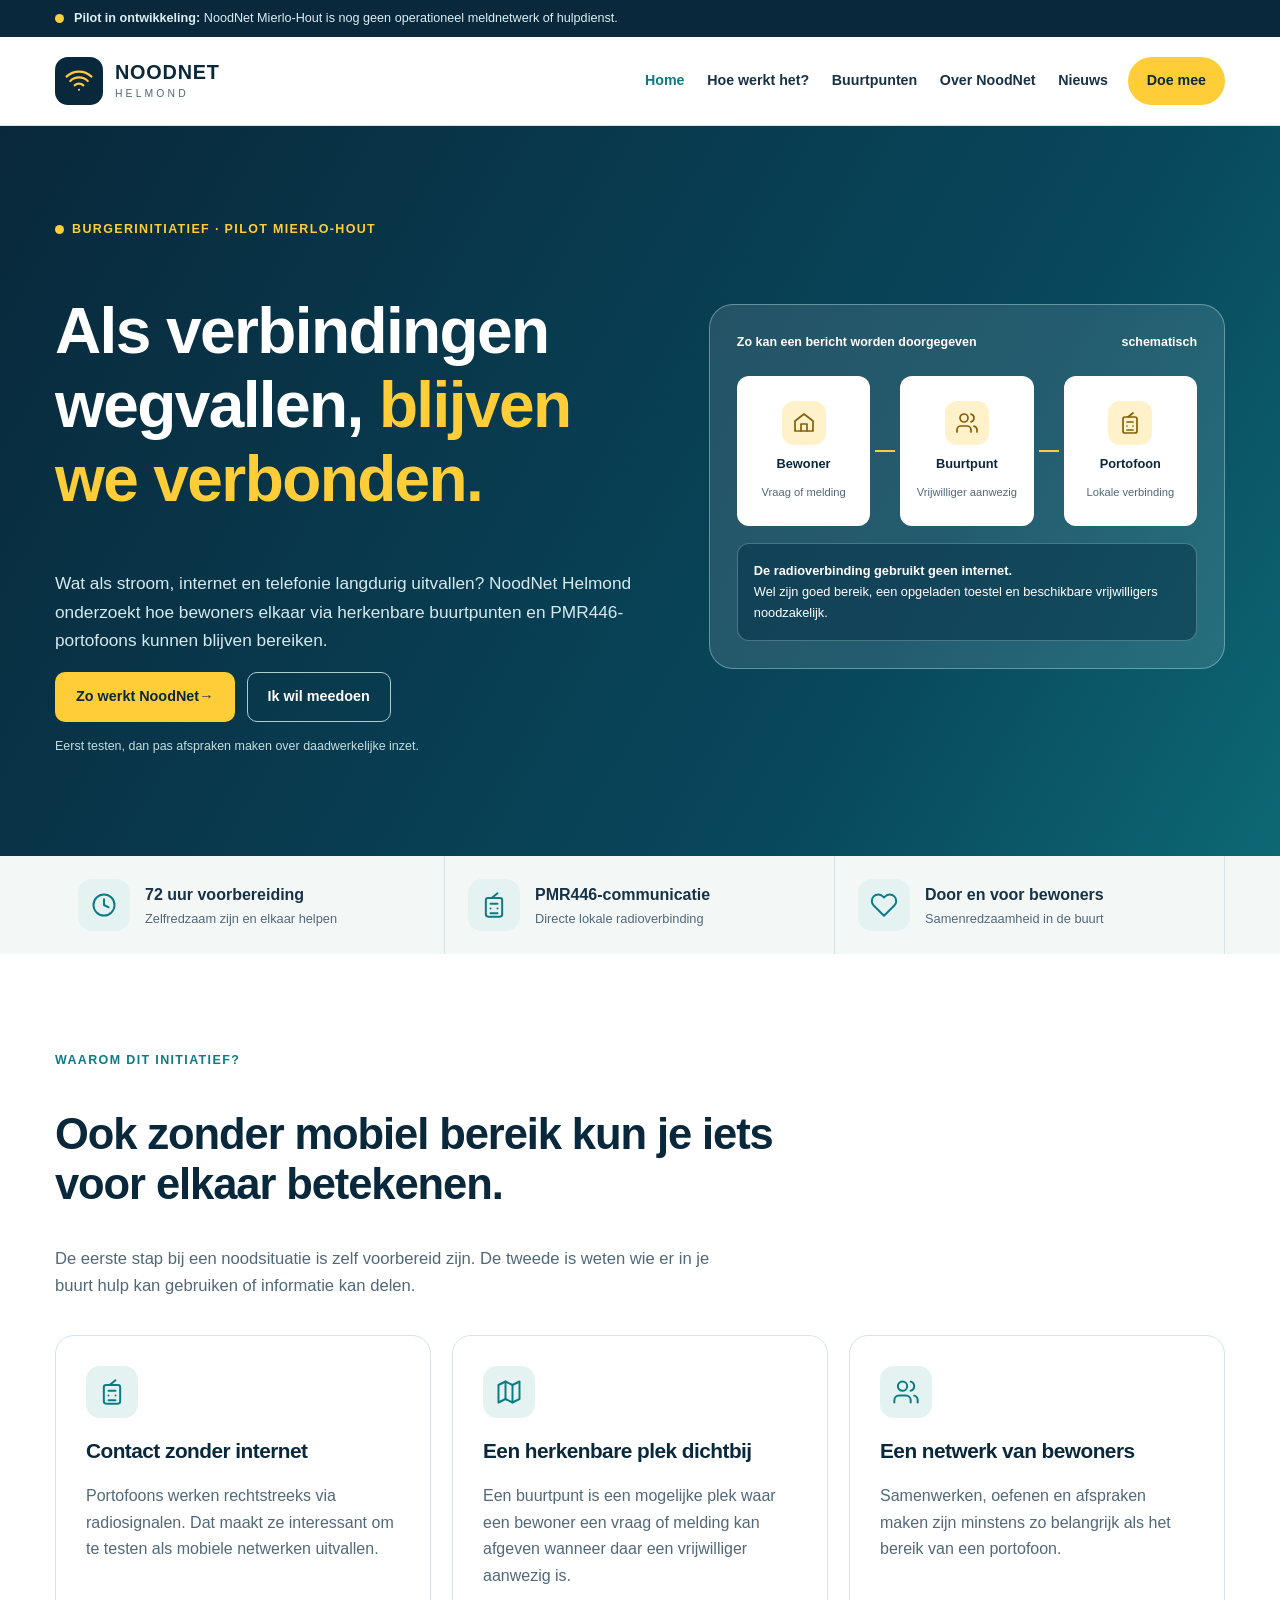
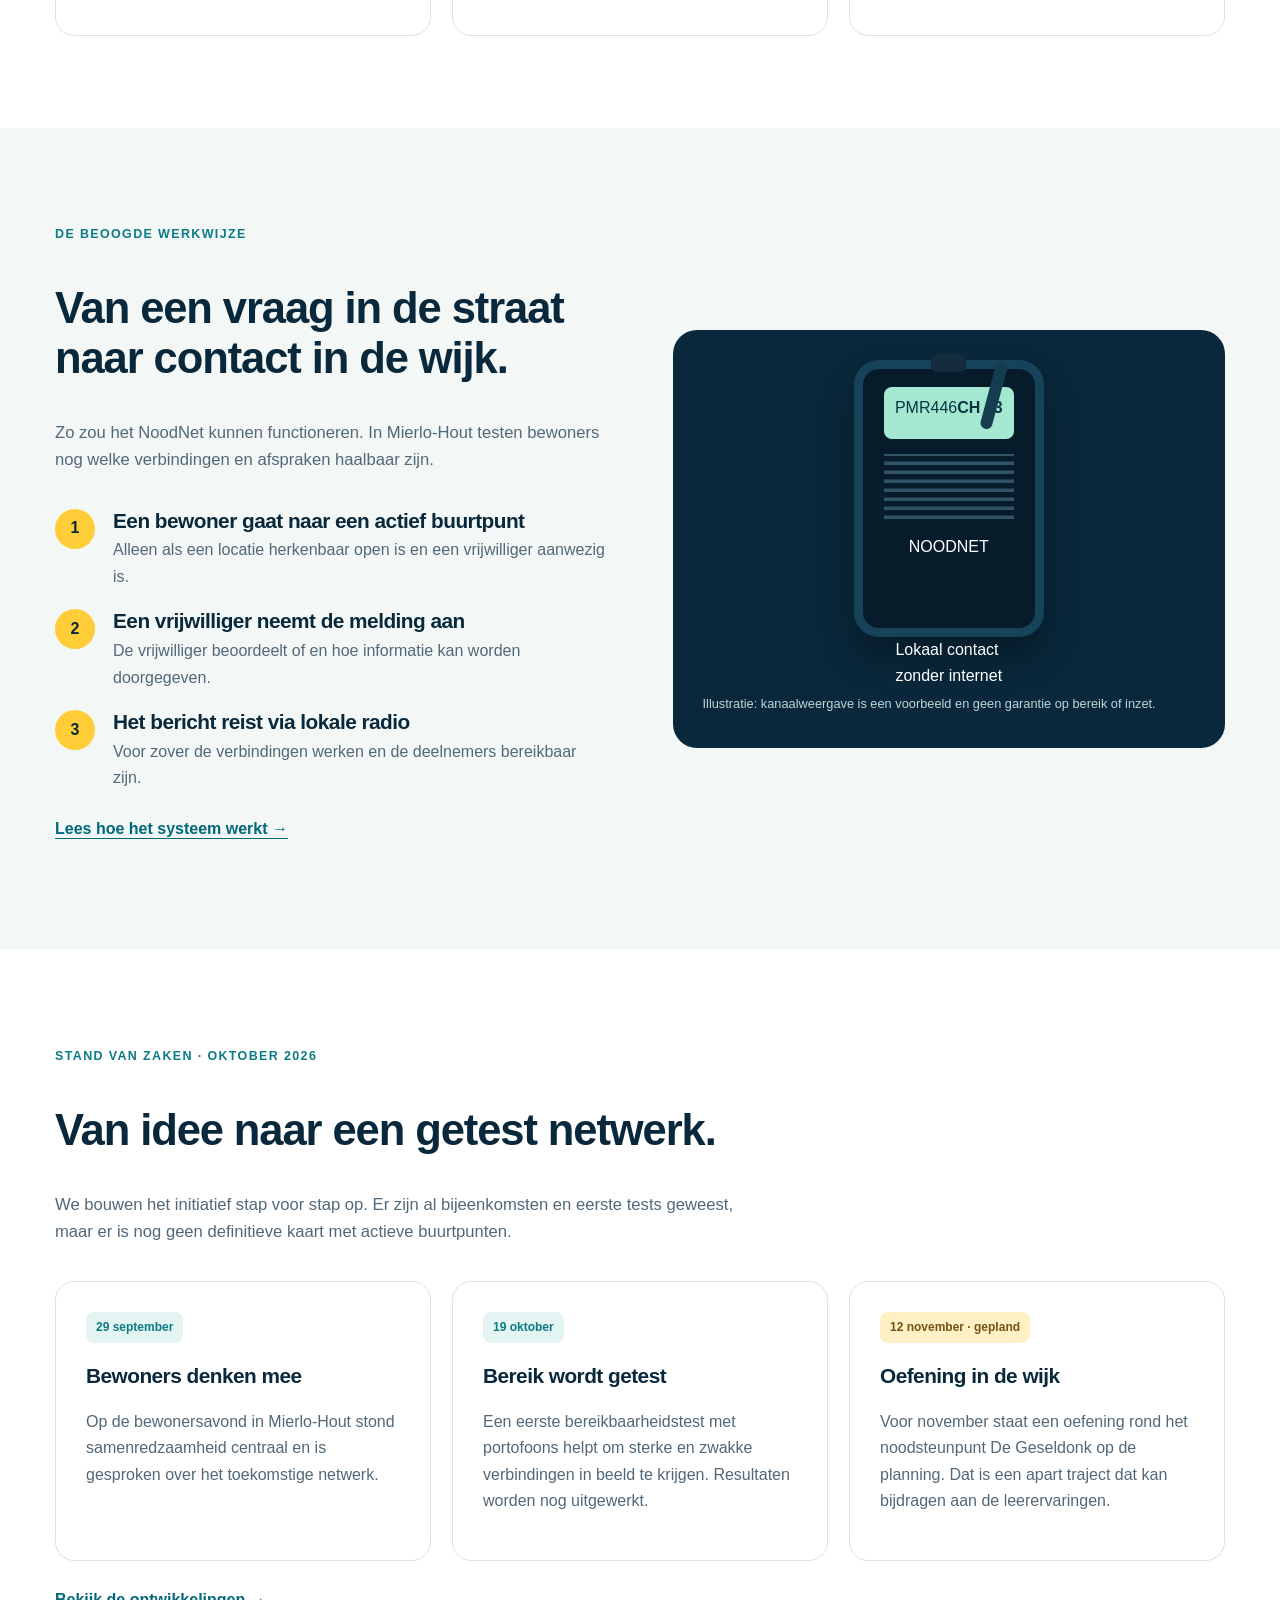
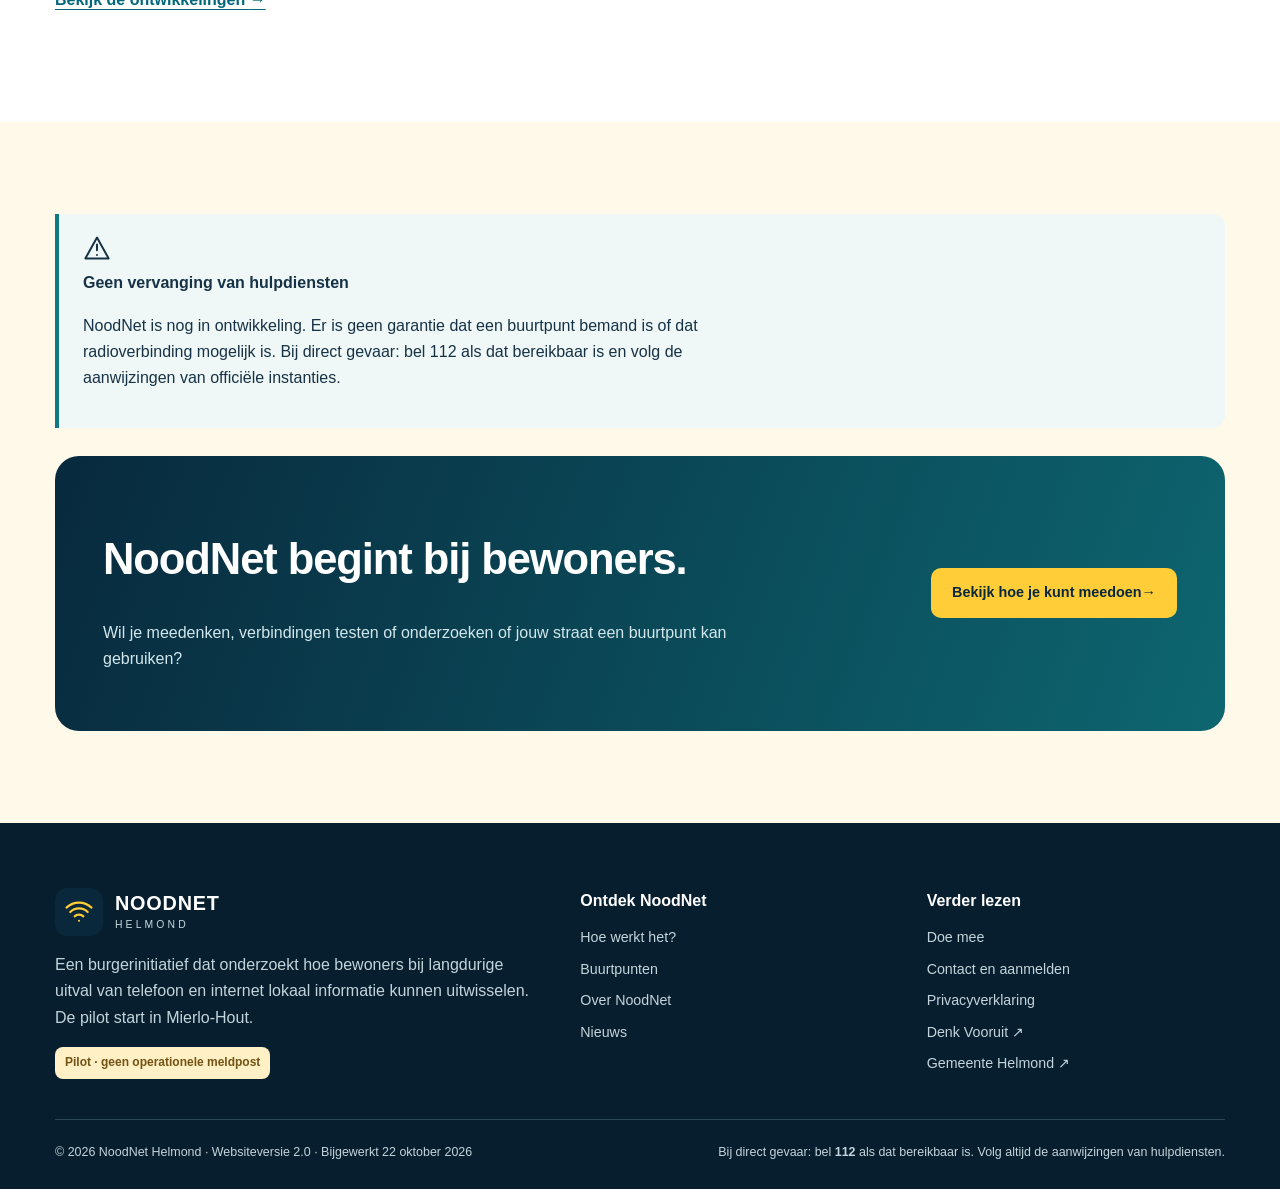
==== commit 2db567c5: "Voeg privacyverklaring toe aan footer van index.html" ====
--- a/index.html
+++ b/index.html
@@ -27,6 +27,6 @@
 <section class="section"><div class="container"><div class="section-heading"><span class="kicker">Stand van zaken · oktober 2026</span><h2>Van idee naar een getest netwerk.</h2><p>We bouwen het initiatief stap voor stap op. Er zijn al bijeenkomsten en eerste tests geweest, maar er is nog geen definitieve kaart met actieve buurtpunten.</p></div><div class="grid-3"><article class="card"><span class="card-tag">29 september</span><h3>Bewoners denken mee</h3><p>Op de bewonersavond in Mierlo-Hout stond samenredzaamheid centraal en is gesproken over het toekomstige netwerk.</p></article><article class="card"><span class="card-tag">19 oktober</span><h3>Bereik wordt getest</h3><p>Een eerste bereikbaarheidstest met portofoons helpt om sterke en zwakke verbindingen in beeld te krijgen. Resultaten worden nog uitgewerkt.</p></article><article class="card"><span class="card-tag amber">12 november · gepland</span><h3>Oefening in de wijk</h3><p>Voor november staat een oefening rond het noodsteunpunt De Geseldonk op de planning. Dat is een apart traject dat kan bijdragen aan de leerervaringen.</p></article></div><p style="margin-top:26px"><a class="text-link" href="nieuws.html">Bekijk de ontwikkelingen <span aria-hidden="true">→</span></a></p></div></section>
 <section class="section cream"><div class="container"><div class="alert" role="note"><svg width="28" height="28" viewBox="0 0 24 24" fill="none" stroke="currentColor" stroke-width="1.7" stroke-linecap="round" stroke-linejoin="round" aria-hidden="true"><path d="M12 3 2 21h20L12 3z"/><path d="M12 9v5m0 4h.01"/></svg><div><strong>Geen vervanging van hulpdiensten</strong><p>NoodNet is nog in ontwikkeling. Er is geen garantie dat een buurtpunt bemand is of dat radioverbinding mogelijk is. Bij direct gevaar: bel 112 als dat bereikbaar is en volg de aanwijzingen van officiële instanties.</p></div></div><div style="height:28px"></div><div class="cta-band"><div><h2>NoodNet begint bij bewoners.</h2><p>Wil je meedenken, verbindingen testen of onderzoeken of jouw straat een buurtpunt kan gebruiken?</p></div><a class="btn btn-yellow" href="meedoen.html">Bekijk hoe je kunt meedoen <span aria-hidden="true">→</span></a></div></div></section>
 </main>
- <footer class="site-footer"><div class="container"><div class="footer-grid"><div><a class="brand" href="index.html" aria-label="NoodNet Helmond – naar de startpagina"><span class="brand-mark"><svg width="30" height="30" viewBox="0 0 24 24" fill="none" stroke="currentColor" stroke-width="1.7" stroke-linecap="round" stroke-linejoin="round" aria-hidden="true"><path d="M12 19h.01M8.5 15.5a5 5 0 0 1 7 0M5 12a10 10 0 0 1 14 0M2 8.5a14.5 14.5 0 0 1 20 0"/></svg></span><span class="brand-name"><b>NOODNET</b><small>Helmond</small></span></a><p class="footer-about">Een burgerinitiatief dat onderzoekt hoe bewoners bij langdurige uitval van telefoon en internet lokaal informatie kunnen uitwisselen. De pilot start in Mierlo-Hout.</p><span class="pill">Pilot · geen operationele meldpost</span></div><div><div class="footer-title">Ontdek NoodNet</div><nav class="footer-nav" aria-label="Onderwerpen"><a href="hoe-werkt-het.html">Hoe werkt het?</a><a href="buurtpunten.html">Buurtpunten</a><a href="over-noodnet.html">Over NoodNet</a><a href="nieuws.html">Nieuws</a></nav></div><div><div class="footer-title">Verder lezen</div><nav class="footer-nav" aria-label="Meer informatie"><a href="meedoen.html">Doe mee</a><a href="meedoen.html#contact">Contact en aanmelden</a><a href="https://www.denkvooruit.nl/informatieboekje" target="_blank" rel="noopener noreferrer">Denk Vooruit ↗</a><a href="https://www.helmond.nl/" target="_blank" rel="noopener noreferrer">Gemeente Helmond ↗</a></nav></div></div><div class="footer-bottom"><span>© 2026 NoodNet Helmond · Websiteversie 2.0 · Bijgewerkt 22 oktober 2026</span><span>Bij direct gevaar: bel <strong>112</strong> als dat bereikbaar is. Volg altijd de aanwijzingen van hulpdiensten.</span></div></div></footer>
+ <footer class="site-footer"><div class="container"><div class="footer-grid"><div><a class="brand" href="index.html" aria-label="NoodNet Helmond – naar de startpagina"><span class="brand-mark"><svg width="30" height="30" viewBox="0 0 24 24" fill="none" stroke="currentColor" stroke-width="1.7" stroke-linecap="round" stroke-linejoin="round" aria-hidden="true"><path d="M12 19h.01M8.5 15.5a5 5 0 0 1 7 0M5 12a10 10 0 0 1 14 0M2 8.5a14.5 14.5 0 0 1 20 0"/></svg></span><span class="brand-name"><b>NOODNET</b><small>Helmond</small></span></a><p class="footer-about">Een burgerinitiatief dat onderzoekt hoe bewoners bij langdurige uitval van telefoon en internet lokaal informatie kunnen uitwisselen. De pilot start in Mierlo-Hout.</p><span class="pill">Pilot · geen operationele meldpost</span></div><div><div class="footer-title">Ontdek NoodNet</div><nav class="footer-nav" aria-label="Onderwerpen"><a href="hoe-werkt-het.html">Hoe werkt het?</a><a href="buurtpunten.html">Buurtpunten</a><a href="over-noodnet.html">Over NoodNet</a><a href="nieuws.html">Nieuws</a></nav></div><div><div class="footer-title">Verder lezen</div><nav class="footer-nav" aria-label="Meer informatie"><a href="meedoen.html">Doe mee</a><a href="meedoen.html#contact">Contact en aanmelden</a><a href="privacyverklaring.html">Privacyverklaring</a><a href="https://www.denkvooruit.nl/informatieboekje" target="_blank" rel="noopener noreferrer">Denk Vooruit ↗</a><a href="https://www.helmond.nl/" target="_blank" rel="noopener noreferrer">Gemeente Helmond ↗</a></nav></div></div><div class="footer-bottom"><span>© 2026 NoodNet Helmond · Websiteversie 2.0 · Bijgewerkt 22 oktober 2026</span><span>Bij direct gevaar: bel <strong>112</strong> als dat bereikbaar is. Volg altijd de aanwijzingen van hulpdiensten.</span></div></div></footer>
  <script defer src="script.js"></script>
  </body></html>
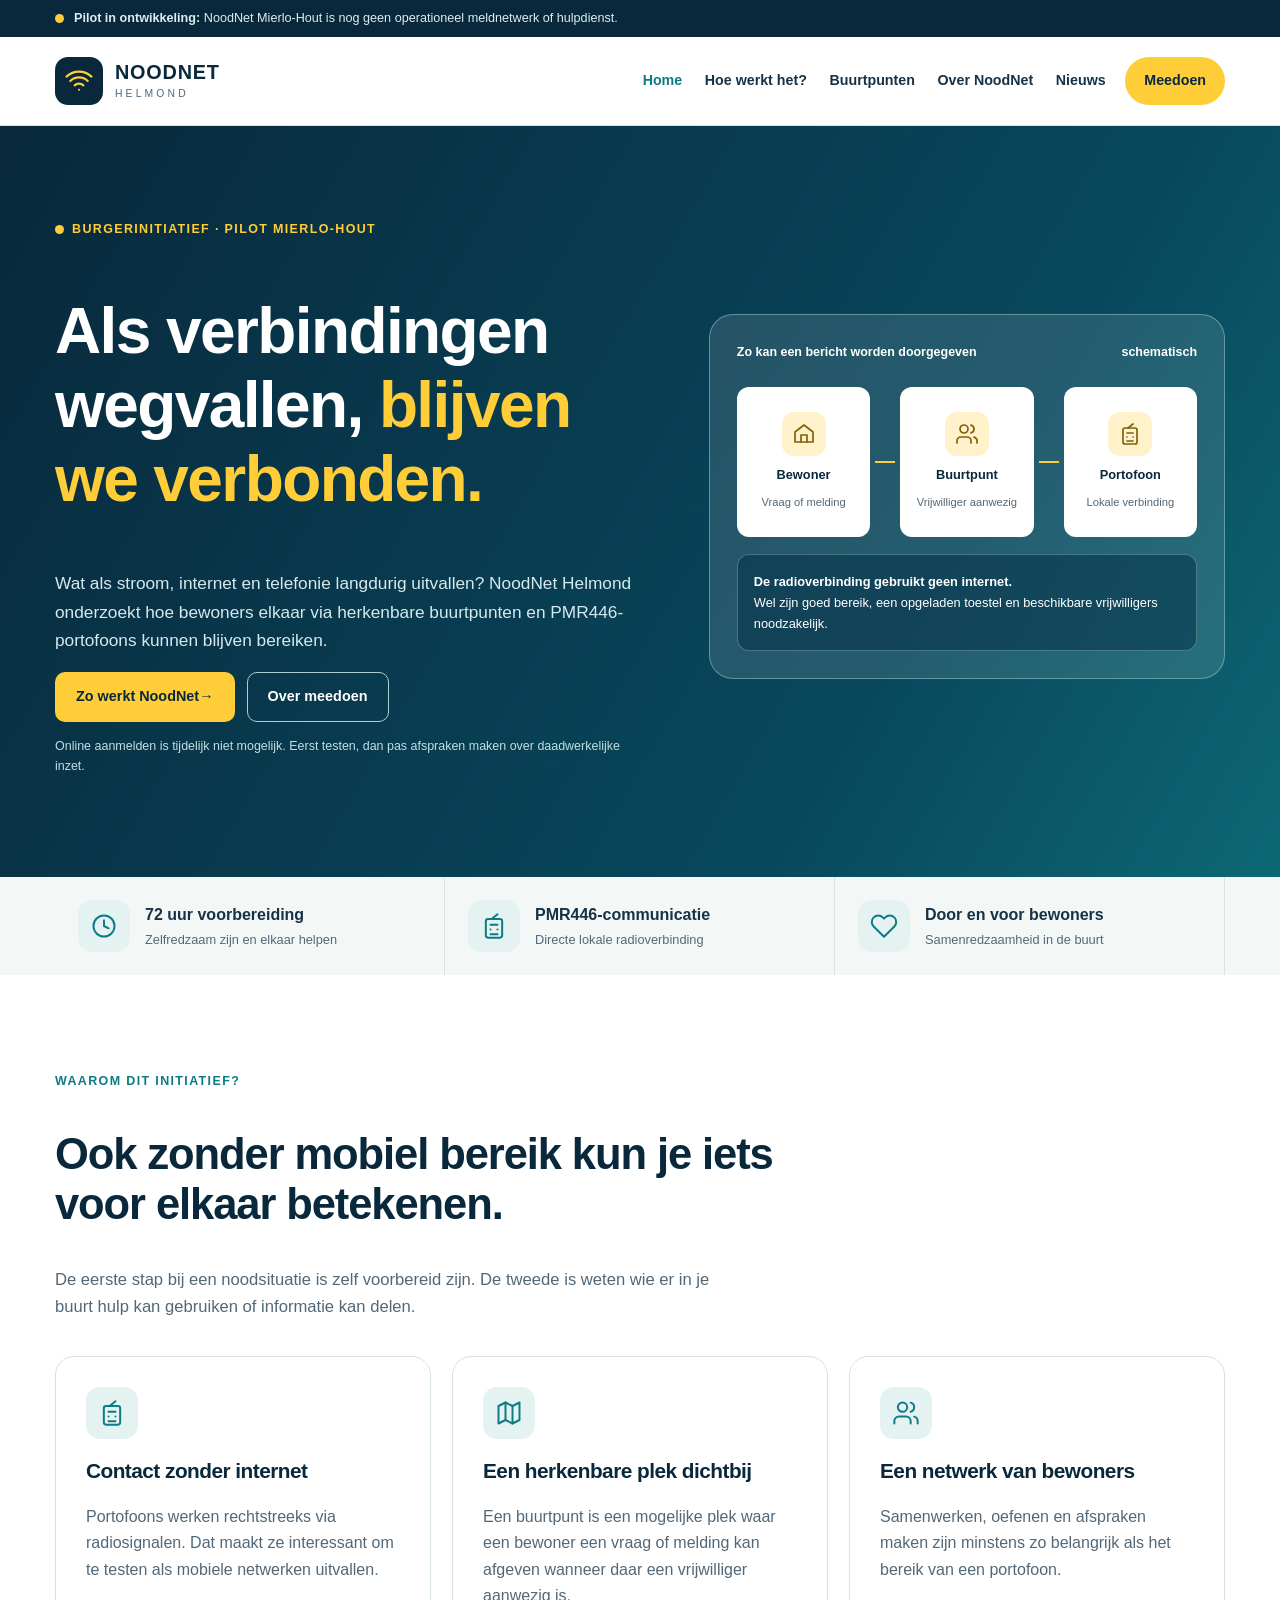
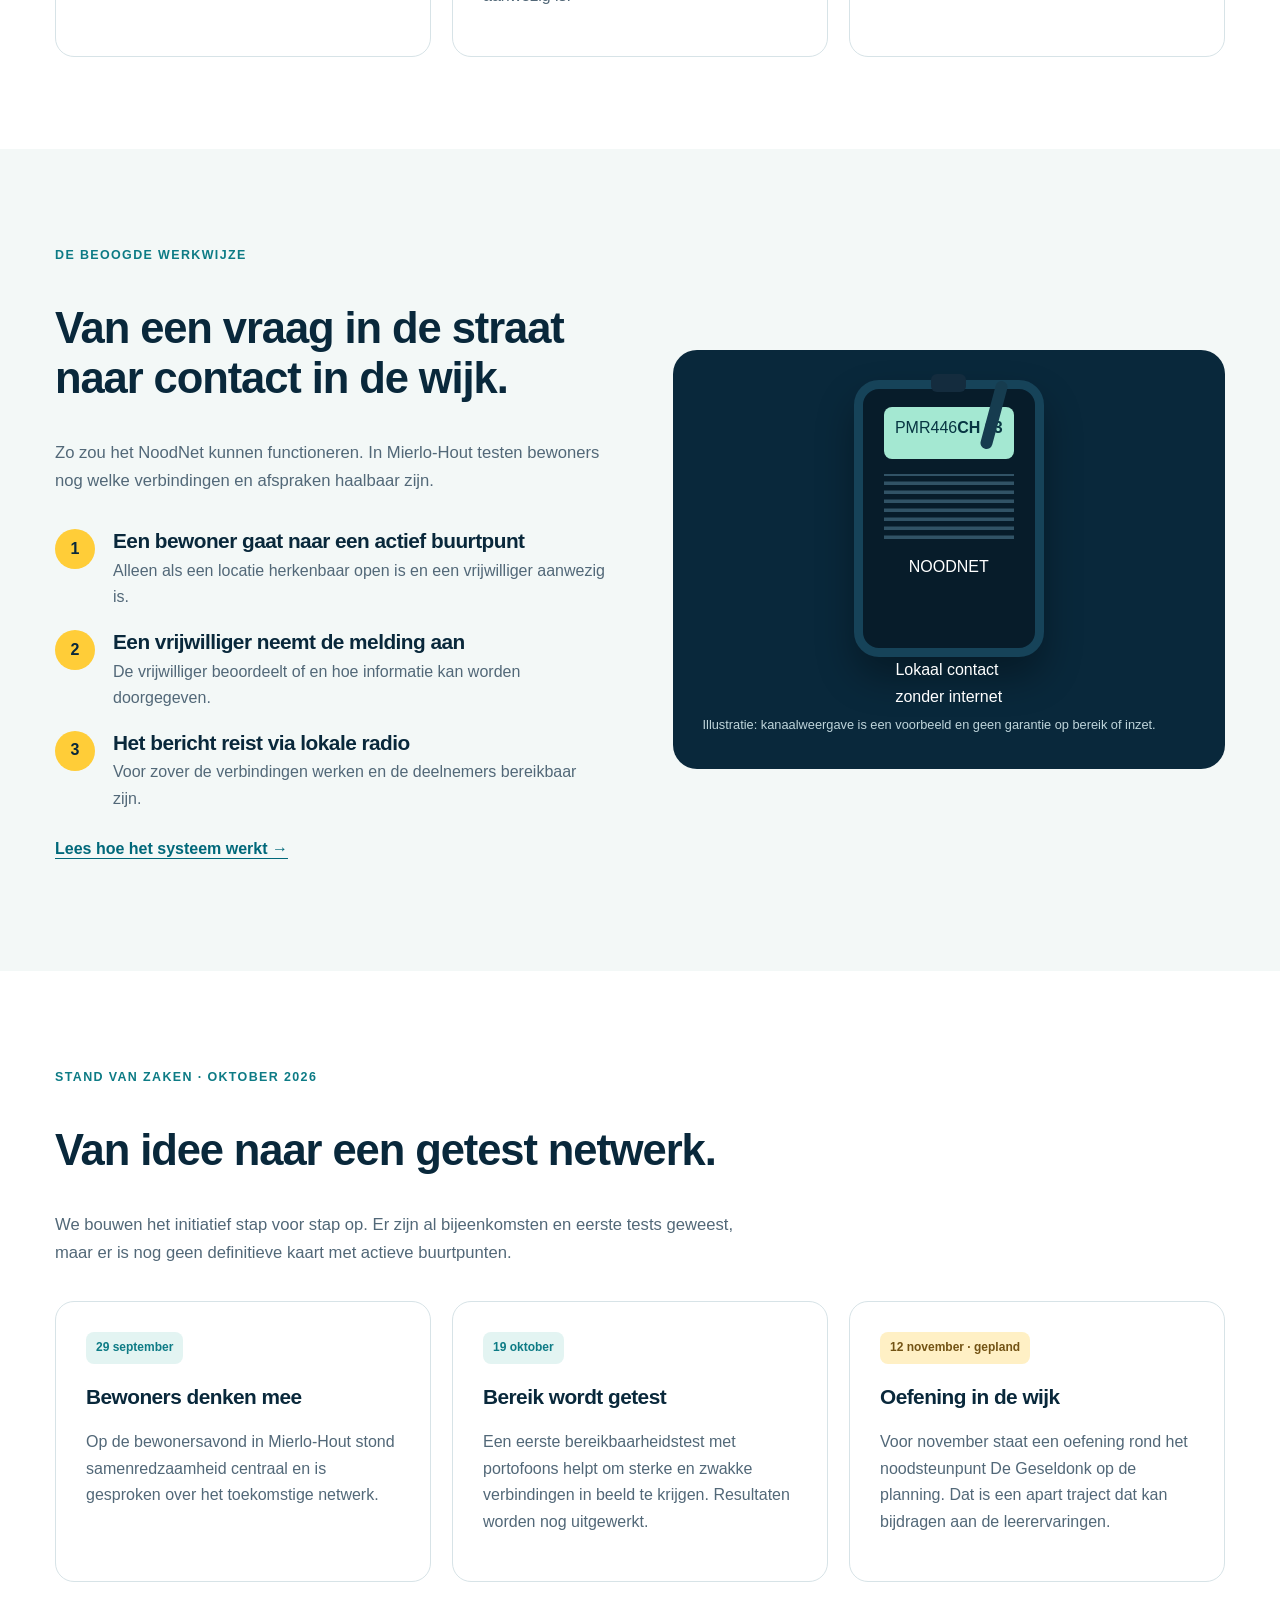
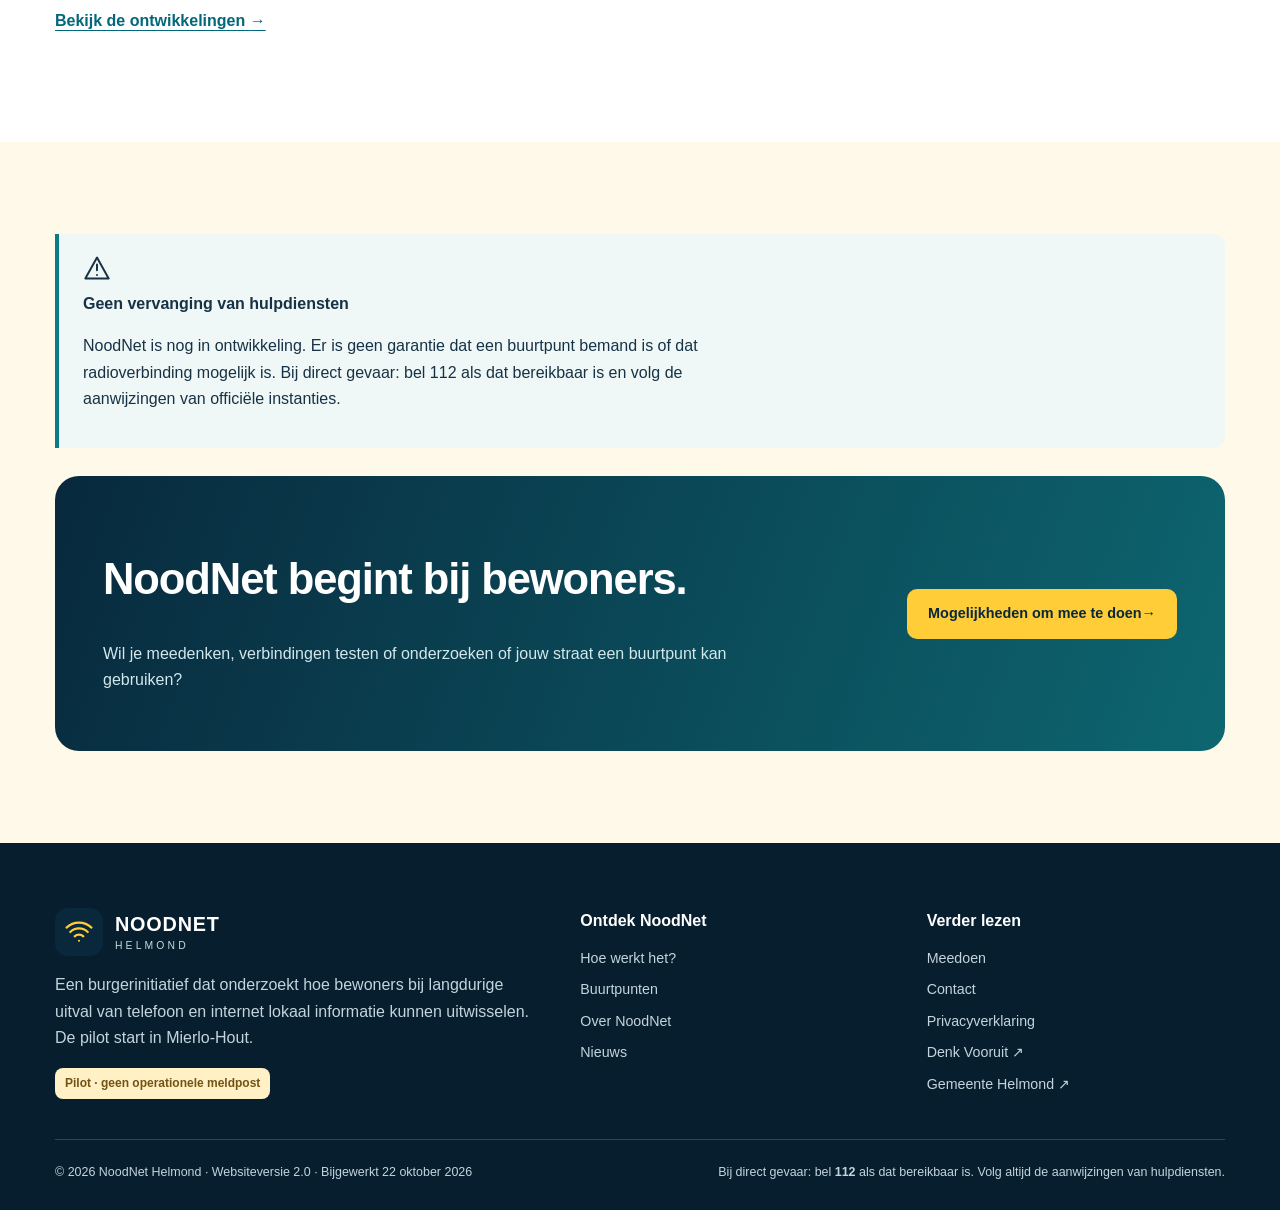
==== commit cecaa7e2: "Schakel aanmelding op website tijdelijk uit (index.html)" ====
--- a/index.html
+++ b/index.html
@@ -17,16 +17,16 @@
  <body>
  <a class="skip-link" href="#main">Direct naar inhoud</a>
  <div class="utility-banner"><div class="container"><span class="pulse" aria-hidden="true"></span><span><strong>Pilot in ontwikkeling:</strong> NoodNet Mierlo-Hout is nog geen operationeel meldnetwerk of hulpdienst.</span></div></div>
- <header class="site-header"><div class="container header-inner"><a class="brand" href="index.html" aria-label="NoodNet Helmond – naar de startpagina"><span class="brand-mark"><svg width="30" height="30" viewBox="0 0 24 24" fill="none" stroke="currentColor" stroke-width="1.7" stroke-linecap="round" stroke-linejoin="round" aria-hidden="true"><path d="M12 19h.01M8.5 15.5a5 5 0 0 1 7 0M5 12a10 10 0 0 1 14 0M2 8.5a14.5 14.5 0 0 1 20 0"/></svg></span><span class="brand-name"><b>NOODNET</b><small>Helmond</small></span></a><button class="menu-button" type="button" data-menu-toggle aria-controls="site-navigation" aria-expanded="false" aria-label="Menu openen"><svg viewBox="0 0 24 24" fill="none" stroke="currentColor" stroke-width="2" stroke-linecap="round" aria-hidden="true"><path d="M4 7h16M4 12h16M4 17h16"/></svg></button><nav class="nav" id="site-navigation" aria-label="Hoofdnavigatie"><a href="index.html" aria-current="page" class="">Home</a><a href="hoe-werkt-het.html"  class="">Hoe werkt het?</a><a href="buurtpunten.html"  class="">Buurtpunten</a><a href="over-noodnet.html"  class="">Over NoodNet</a><a href="nieuws.html"  class="">Nieuws</a><a href="meedoen.html"  class="nav-action">Doe mee</a></nav></div></header>
+ <header class="site-header"><div class="container header-inner"><a class="brand" href="index.html" aria-label="NoodNet Helmond – naar de startpagina"><span class="brand-mark"><svg width="30" height="30" viewBox="0 0 24 24" fill="none" stroke="currentColor" stroke-width="1.7" stroke-linecap="round" stroke-linejoin="round" aria-hidden="true"><path d="M12 19h.01M8.5 15.5a5 5 0 0 1 7 0M5 12a10 10 0 0 1 14 0M2 8.5a14.5 14.5 0 0 1 20 0"/></svg></span><span class="brand-name"><b>NOODNET</b><small>Helmond</small></span></a><button class="menu-button" type="button" data-menu-toggle aria-controls="site-navigation" aria-expanded="false" aria-label="Menu openen"><svg viewBox="0 0 24 24" fill="none" stroke="currentColor" stroke-width="2" stroke-linecap="round" aria-hidden="true"><path d="M4 7h16M4 12h16M4 17h16"/></svg></button><nav class="nav" id="site-navigation" aria-label="Hoofdnavigatie"><a href="index.html" aria-current="page" class="">Home</a><a href="hoe-werkt-het.html"  class="">Hoe werkt het?</a><a href="buurtpunten.html"  class="">Buurtpunten</a><a href="over-noodnet.html"  class="">Over NoodNet</a><a href="nieuws.html"  class="">Nieuws</a><a href="meedoen.html"  class="nav-action">Meedoen</a></nav></div></header>
  <main id="main">
-<section class="hero"><div class="container hero-layout"><div><span class="eyebrow"><span class="mini-dot"></span>Burgerinitiatief · pilot Mierlo-Hout</span><h1>Als verbindingen wegvallen, <em>blijven we verbonden.</em></h1><p>Wat als stroom, internet en telefonie langdurig uitvallen? NoodNet Helmond onderzoekt hoe bewoners elkaar via herkenbare buurtpunten en PMR446-portofoons kunnen blijven bereiken.</p><div class="actions"><a class="btn btn-yellow" href="hoe-werkt-het.html">Zo werkt NoodNet <span aria-hidden="true">→</span></a><a class="btn btn-ghost" href="meedoen.html">Ik wil meedoen</a></div><span class="micro">Eerst testen, dan pas afspraken maken over daadwerkelijke inzet.</span></div>
+<section class="hero"><div class="container hero-layout"><div><span class="eyebrow"><span class="mini-dot"></span>Burgerinitiatief · pilot Mierlo-Hout</span><h1>Als verbindingen wegvallen, <em>blijven we verbonden.</em></h1><p>Wat als stroom, internet en telefonie langdurig uitvallen? NoodNet Helmond onderzoekt hoe bewoners elkaar via herkenbare buurtpunten en PMR446-portofoons kunnen blijven bereiken.</p><div class="actions"><a class="btn btn-yellow" href="hoe-werkt-het.html">Zo werkt NoodNet <span aria-hidden="true">→</span></a><a class="btn btn-ghost" href="meedoen.html">Over meedoen</a></div><span class="micro">Online aanmelden is tijdelijk niet mogelijk. Eerst testen, dan pas afspraken maken over daadwerkelijke inzet.</span></div>
 <div class="hero-device" aria-label="Schematische weergave: bewoner, buurtpunt en een lokale radioverbinding"><div class="device-head"><span>Zo kan een bericht worden doorgegeven</span><span>schematisch</span></div><div class="device-nodes"><div class="device-node"><span class="node-icon"><svg width="28" height="28" viewBox="0 0 24 24" fill="none" stroke="currentColor" stroke-width="1.7" stroke-linecap="round" stroke-linejoin="round" aria-hidden="true"><path d="m3 10 9-7 9 7v10H3z"/><path d="M9 20v-7h6v7"/></svg></span><strong>Bewoner</strong><span>Vraag of melding</span></div><span class="device-connector" aria-hidden="true"></span><div class="device-node"><span class="node-icon"><svg width="28" height="28" viewBox="0 0 24 24" fill="none" stroke="currentColor" stroke-width="1.7" stroke-linecap="round" stroke-linejoin="round" aria-hidden="true"><path d="M16 21v-2a4 4 0 0 0-4-4H6a4 4 0 0 0-4 4v2"/><circle cx="9" cy="7" r="4"/><path d="M22 21v-2a4 4 0 0 0-3-3.87M16 3.13a4 4 0 0 1 0 7.75"/></svg></span><strong>Buurtpunt</strong><span>Vrijwilliger aanwezig</span></div><span class="device-connector" aria-hidden="true"></span><div class="device-node"><span class="node-icon"><svg width="28" height="28" viewBox="0 0 24 24" fill="none" stroke="currentColor" stroke-width="1.7" stroke-linecap="round" stroke-linejoin="round" aria-hidden="true"><rect x="5" y="6" width="14" height="16" rx="2"/><path d="M10 6l5-4M9 11h6M9 15h.01M15 15h.01M9 19h6"/></svg></span><strong>Portofoon</strong><span>Lokale verbinding</span></div></div><div class="device-bottom"><strong>De radioverbinding gebruikt geen internet.</strong><br>Wel zijn goed bereik, een opgeladen toestel en beschikbare vrijwilligers noodzakelijk.</div></div></div></section>
 <section class="quick-strip"><div class="container quick-grid"><div class="quick-card"><div class="circle-icon"><svg width="28" height="28" viewBox="0 0 24 24" fill="none" stroke="currentColor" stroke-width="1.7" stroke-linecap="round" stroke-linejoin="round" aria-hidden="true"><circle cx="12" cy="12" r="9"/><path d="M12 7v5l4 2"/></svg></div><div><strong>72 uur voorbereiding</strong><span>Zelfredzaam zijn en elkaar helpen</span></div></div><div class="quick-card"><div class="circle-icon"><svg width="28" height="28" viewBox="0 0 24 24" fill="none" stroke="currentColor" stroke-width="1.7" stroke-linecap="round" stroke-linejoin="round" aria-hidden="true"><rect x="5" y="6" width="14" height="16" rx="2"/><path d="M10 6l5-4M9 11h6M9 15h.01M15 15h.01M9 19h6"/></svg></div><div><strong>PMR446-communicatie</strong><span>Directe lokale radioverbinding</span></div></div><div class="quick-card"><div class="circle-icon"><svg width="28" height="28" viewBox="0 0 24 24" fill="none" stroke="currentColor" stroke-width="1.7" stroke-linecap="round" stroke-linejoin="round" aria-hidden="true"><path d="M20.84 4.61a5.5 5.5 0 0 0-7.78 0L12 5.67l-1.06-1.06a5.5 5.5 0 0 0-7.78 7.78L12 21.23l8.84-8.84a5.5 5.5 0 0 0 0-7.78z"/></svg></div><div><strong>Door en voor bewoners</strong><span>Samenredzaamheid in de buurt</span></div></div></div></section>
 <section class="section"><div class="container"><div class="section-heading"><span class="kicker">Waarom dit initiatief?</span><h2>Ook zonder mobiel bereik kun je iets voor elkaar betekenen.</h2><p>De eerste stap bij een noodsituatie is zelf voorbereid zijn. De tweede is weten wie er in je buurt hulp kan gebruiken of informatie kan delen.</p></div><div class="grid-3"><article class="card"><div class="card-icon"><svg width="28" height="28" viewBox="0 0 24 24" fill="none" stroke="currentColor" stroke-width="1.7" stroke-linecap="round" stroke-linejoin="round" aria-hidden="true"><rect x="5" y="6" width="14" height="16" rx="2"/><path d="M10 6l5-4M9 11h6M9 15h.01M15 15h.01M9 19h6"/></svg></div><h3>Contact zonder internet</h3><p>Portofoons werken rechtstreeks via radiosignalen. Dat maakt ze interessant om te testen als mobiele netwerken uitvallen.</p></article><article class="card"><div class="card-icon"><svg width="28" height="28" viewBox="0 0 24 24" fill="none" stroke="currentColor" stroke-width="1.7" stroke-linecap="round" stroke-linejoin="round" aria-hidden="true"><path d="m3 6 6-3 6 3 6-3v15l-6 3-6-3-6 3z"/><path d="M9 3v15m6-12v15"/></svg></div><h3>Een herkenbare plek dichtbij</h3><p>Een buurtpunt is een mogelijke plek waar een bewoner een vraag of melding kan afgeven wanneer daar een vrijwilliger aanwezig is.</p></article><article class="card"><div class="card-icon"><svg width="28" height="28" viewBox="0 0 24 24" fill="none" stroke="currentColor" stroke-width="1.7" stroke-linecap="round" stroke-linejoin="round" aria-hidden="true"><path d="M16 21v-2a4 4 0 0 0-4-4H6a4 4 0 0 0-4 4v2"/><circle cx="9" cy="7" r="4"/><path d="M22 21v-2a4 4 0 0 0-3-3.87M16 3.13a4 4 0 0 1 0 7.75"/></svg></div><h3>Een netwerk van bewoners</h3><p>Samenwerken, oefenen en afspraken maken zijn minstens zo belangrijk als het bereik van een portofoon.</p></article></div></div></section>
 <section class="section pale"><div class="container split"><div><div class="section-heading"><span class="kicker">De beoogde werkwijze</span><h2>Van een vraag in de straat naar contact in de wijk.</h2><p>Zo zou het NoodNet kunnen functioneren. In Mierlo-Hout testen bewoners nog welke verbindingen en afspraken haalbaar zijn.</p></div><div class="steps"><div class="step"><span class="step-num">1</span><div><h3>Een bewoner gaat naar een actief buurtpunt</h3><p>Alleen als een locatie herkenbaar open is en een vrijwilliger aanwezig is.</p></div></div><div class="step"><span class="step-num">2</span><div><h3>Een vrijwilliger neemt de melding aan</h3><p>De vrijwilliger beoordeelt of en hoe informatie kan worden doorgegeven.</p></div></div><div class="step"><span class="step-num">3</span><div><h3>Het bericht reist via lokale radio</h3><p>Voor zover de verbindingen werken en de deelnemers bereikbaar zijn.</p></div></div></div><p style="margin-top:24px"><a class="text-link" href="hoe-werkt-het.html">Lees hoe het systeem werkt <span aria-hidden="true">→</span></a></p></div><div class="panel-dark"><div class="radio-wrap"><div class="radio-antenna"></div><div class="radio-body"><div class="radio-knob"></div><div class="radio-screen"><span>PMR446</span><strong>CH 03</strong></div><div class="radio-speaker"></div><span class="radio-brand">NOODNET</span></div><span class="radio-spark">Lokaal contact<br>zonder internet</span></div><p class="small-print" style="color:#bfd5db;margin:4px 0">Illustratie: kanaalweergave is een voorbeeld en geen garantie op bereik of inzet.</p></div></div></section>
 <section class="section"><div class="container"><div class="section-heading"><span class="kicker">Stand van zaken · oktober 2026</span><h2>Van idee naar een getest netwerk.</h2><p>We bouwen het initiatief stap voor stap op. Er zijn al bijeenkomsten en eerste tests geweest, maar er is nog geen definitieve kaart met actieve buurtpunten.</p></div><div class="grid-3"><article class="card"><span class="card-tag">29 september</span><h3>Bewoners denken mee</h3><p>Op de bewonersavond in Mierlo-Hout stond samenredzaamheid centraal en is gesproken over het toekomstige netwerk.</p></article><article class="card"><span class="card-tag">19 oktober</span><h3>Bereik wordt getest</h3><p>Een eerste bereikbaarheidstest met portofoons helpt om sterke en zwakke verbindingen in beeld te krijgen. Resultaten worden nog uitgewerkt.</p></article><article class="card"><span class="card-tag amber">12 november · gepland</span><h3>Oefening in de wijk</h3><p>Voor november staat een oefening rond het noodsteunpunt De Geseldonk op de planning. Dat is een apart traject dat kan bijdragen aan de leerervaringen.</p></article></div><p style="margin-top:26px"><a class="text-link" href="nieuws.html">Bekijk de ontwikkelingen <span aria-hidden="true">→</span></a></p></div></section>
-<section class="section cream"><div class="container"><div class="alert" role="note"><svg width="28" height="28" viewBox="0 0 24 24" fill="none" stroke="currentColor" stroke-width="1.7" stroke-linecap="round" stroke-linejoin="round" aria-hidden="true"><path d="M12 3 2 21h20L12 3z"/><path d="M12 9v5m0 4h.01"/></svg><div><strong>Geen vervanging van hulpdiensten</strong><p>NoodNet is nog in ontwikkeling. Er is geen garantie dat een buurtpunt bemand is of dat radioverbinding mogelijk is. Bij direct gevaar: bel 112 als dat bereikbaar is en volg de aanwijzingen van officiële instanties.</p></div></div><div style="height:28px"></div><div class="cta-band"><div><h2>NoodNet begint bij bewoners.</h2><p>Wil je meedenken, verbindingen testen of onderzoeken of jouw straat een buurtpunt kan gebruiken?</p></div><a class="btn btn-yellow" href="meedoen.html">Bekijk hoe je kunt meedoen <span aria-hidden="true">→</span></a></div></div></section>
+<section class="section cream"><div class="container"><div class="alert" role="note"><svg width="28" height="28" viewBox="0 0 24 24" fill="none" stroke="currentColor" stroke-width="1.7" stroke-linecap="round" stroke-linejoin="round" aria-hidden="true"><path d="M12 3 2 21h20L12 3z"/><path d="M12 9v5m0 4h.01"/></svg><div><strong>Geen vervanging van hulpdiensten</strong><p>NoodNet is nog in ontwikkeling. Er is geen garantie dat een buurtpunt bemand is of dat radioverbinding mogelijk is. Bij direct gevaar: bel 112 als dat bereikbaar is en volg de aanwijzingen van officiële instanties.</p></div></div><div style="height:28px"></div><div class="cta-band"><div><h2>NoodNet begint bij bewoners.</h2><p>Wil je meedenken, verbindingen testen of onderzoeken of jouw straat een buurtpunt kan gebruiken?</p></div><a class="btn btn-yellow" href="meedoen.html">Mogelijkheden om mee te doen <span aria-hidden="true">→</span></a></div></div></section>
 </main>
- <footer class="site-footer"><div class="container"><div class="footer-grid"><div><a class="brand" href="index.html" aria-label="NoodNet Helmond – naar de startpagina"><span class="brand-mark"><svg width="30" height="30" viewBox="0 0 24 24" fill="none" stroke="currentColor" stroke-width="1.7" stroke-linecap="round" stroke-linejoin="round" aria-hidden="true"><path d="M12 19h.01M8.5 15.5a5 5 0 0 1 7 0M5 12a10 10 0 0 1 14 0M2 8.5a14.5 14.5 0 0 1 20 0"/></svg></span><span class="brand-name"><b>NOODNET</b><small>Helmond</small></span></a><p class="footer-about">Een burgerinitiatief dat onderzoekt hoe bewoners bij langdurige uitval van telefoon en internet lokaal informatie kunnen uitwisselen. De pilot start in Mierlo-Hout.</p><span class="pill">Pilot · geen operationele meldpost</span></div><div><div class="footer-title">Ontdek NoodNet</div><nav class="footer-nav" aria-label="Onderwerpen"><a href="hoe-werkt-het.html">Hoe werkt het?</a><a href="buurtpunten.html">Buurtpunten</a><a href="over-noodnet.html">Over NoodNet</a><a href="nieuws.html">Nieuws</a></nav></div><div><div class="footer-title">Verder lezen</div><nav class="footer-nav" aria-label="Meer informatie"><a href="meedoen.html">Doe mee</a><a href="meedoen.html#contact">Contact en aanmelden</a><a href="privacyverklaring.html">Privacyverklaring</a><a href="https://www.denkvooruit.nl/informatieboekje" target="_blank" rel="noopener noreferrer">Denk Vooruit ↗</a><a href="https://www.helmond.nl/" target="_blank" rel="noopener noreferrer">Gemeente Helmond ↗</a></nav></div></div><div class="footer-bottom"><span>© 2026 NoodNet Helmond · Websiteversie 2.0 · Bijgewerkt 22 oktober 2026</span><span>Bij direct gevaar: bel <strong>112</strong> als dat bereikbaar is. Volg altijd de aanwijzingen van hulpdiensten.</span></div></div></footer>
+ <footer class="site-footer"><div class="container"><div class="footer-grid"><div><a class="brand" href="index.html" aria-label="NoodNet Helmond – naar de startpagina"><span class="brand-mark"><svg width="30" height="30" viewBox="0 0 24 24" fill="none" stroke="currentColor" stroke-width="1.7" stroke-linecap="round" stroke-linejoin="round" aria-hidden="true"><path d="M12 19h.01M8.5 15.5a5 5 0 0 1 7 0M5 12a10 10 0 0 1 14 0M2 8.5a14.5 14.5 0 0 1 20 0"/></svg></span><span class="brand-name"><b>NOODNET</b><small>Helmond</small></span></a><p class="footer-about">Een burgerinitiatief dat onderzoekt hoe bewoners bij langdurige uitval van telefoon en internet lokaal informatie kunnen uitwisselen. De pilot start in Mierlo-Hout.</p><span class="pill">Pilot · geen operationele meldpost</span></div><div><div class="footer-title">Ontdek NoodNet</div><nav class="footer-nav" aria-label="Onderwerpen"><a href="hoe-werkt-het.html">Hoe werkt het?</a><a href="buurtpunten.html">Buurtpunten</a><a href="over-noodnet.html">Over NoodNet</a><a href="nieuws.html">Nieuws</a></nav></div><div><div class="footer-title">Verder lezen</div><nav class="footer-nav" aria-label="Meer informatie"><a href="meedoen.html">Meedoen</a><a href="meedoen.html#contact">Contact</a><a href="privacyverklaring.html">Privacyverklaring</a><a href="https://www.denkvooruit.nl/informatieboekje" target="_blank" rel="noopener noreferrer">Denk Vooruit ↗</a><a href="https://www.helmond.nl/" target="_blank" rel="noopener noreferrer">Gemeente Helmond ↗</a></nav></div></div><div class="footer-bottom"><span>© 2026 NoodNet Helmond · Websiteversie 2.0 · Bijgewerkt 22 oktober 2026</span><span>Bij direct gevaar: bel <strong>112</strong> als dat bereikbaar is. Volg altijd de aanwijzingen van hulpdiensten.</span></div></div></footer>
  <script defer src="script.js"></script>
  </body></html>
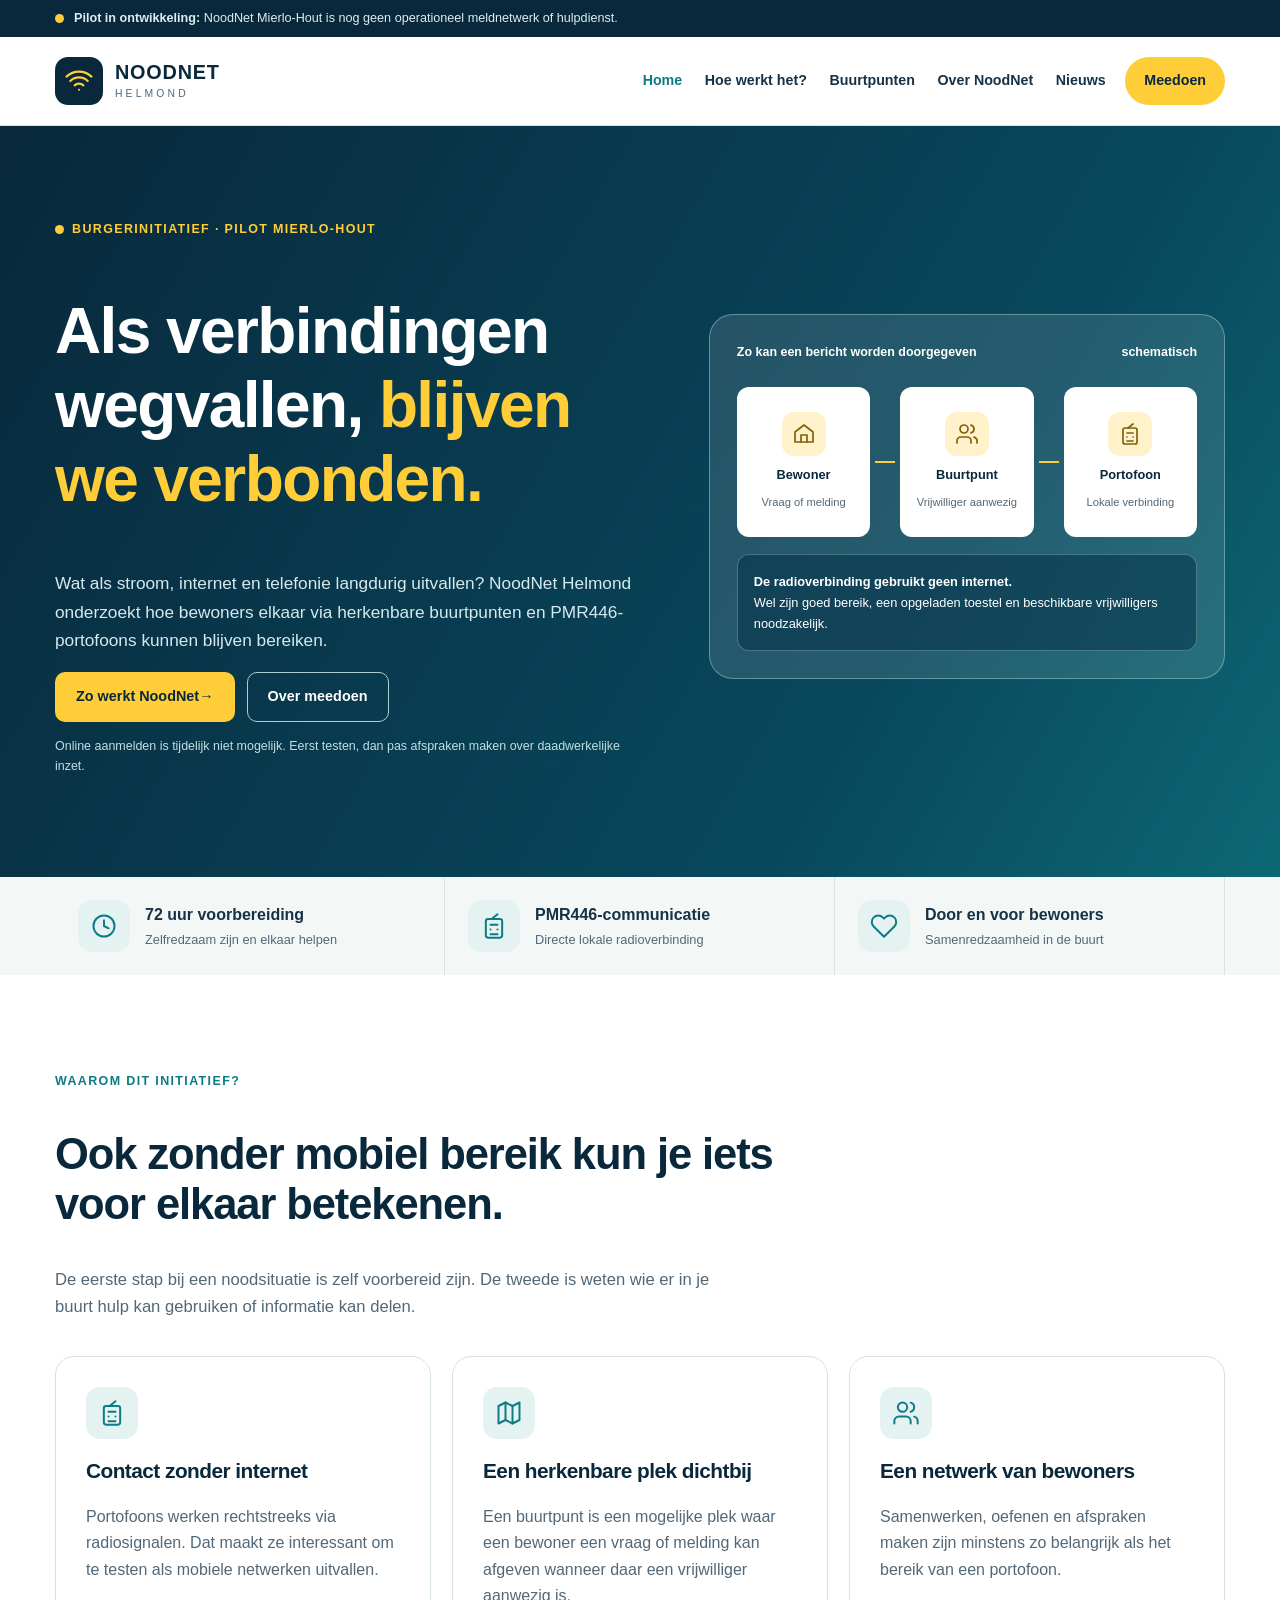
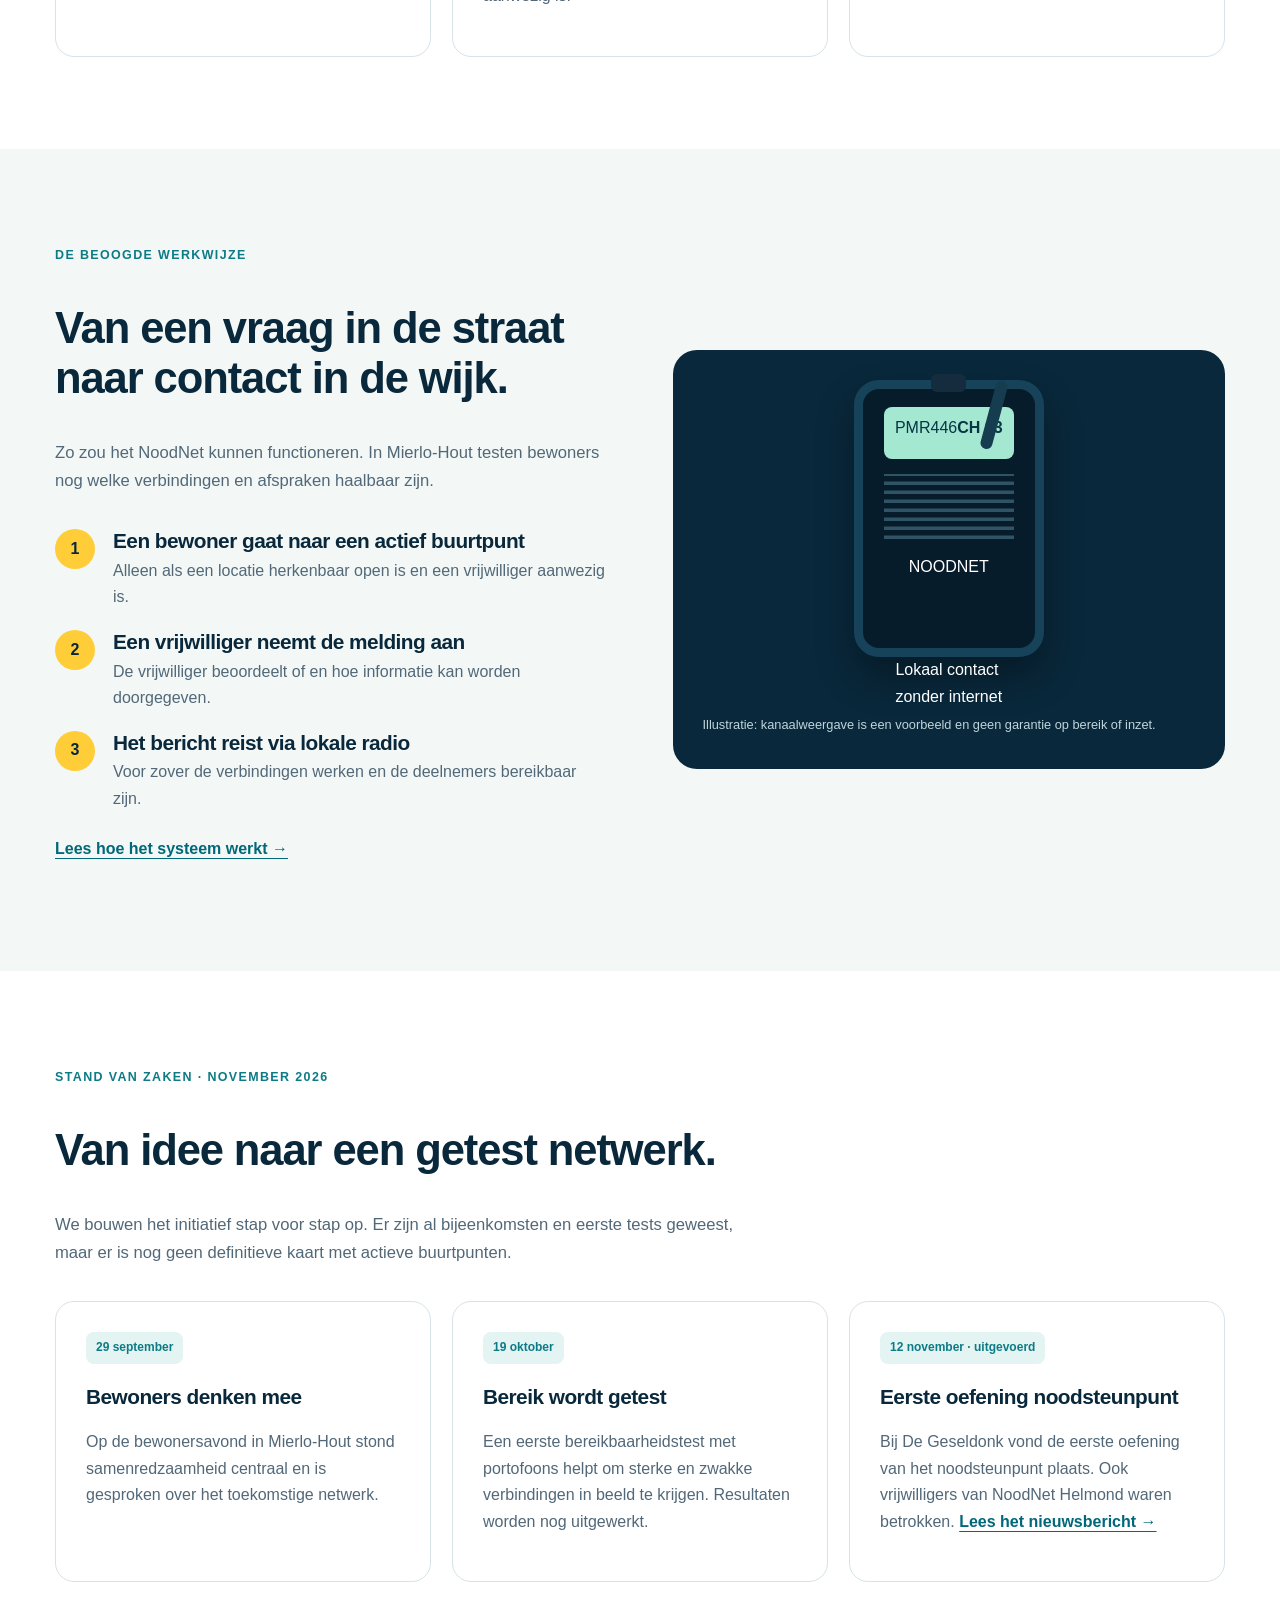
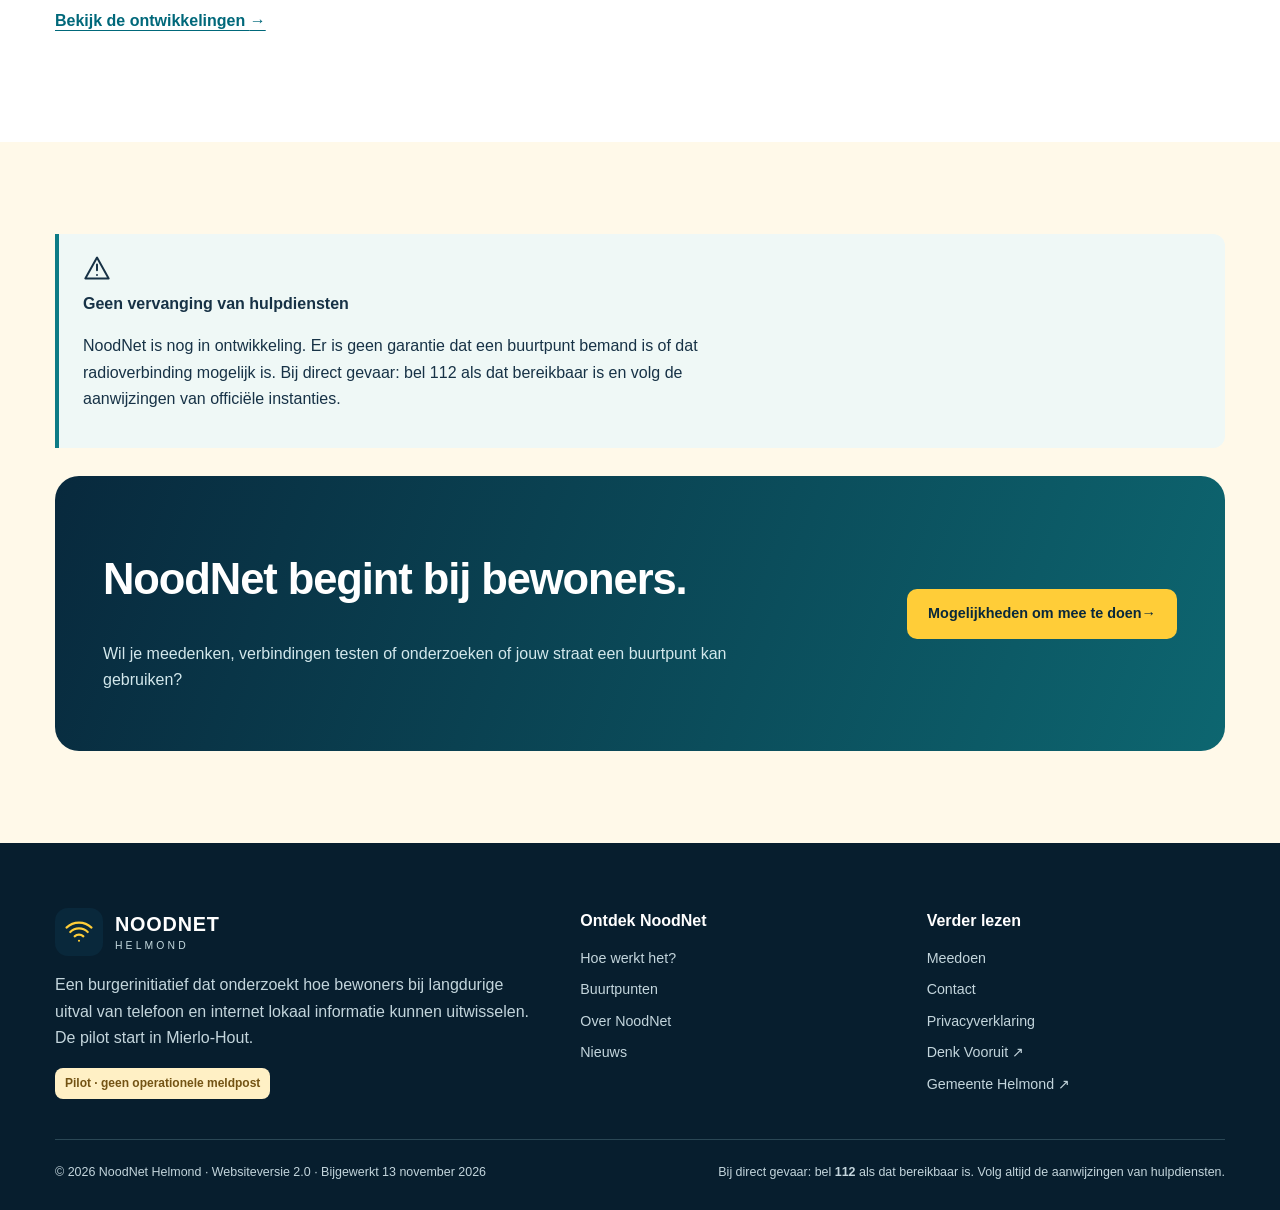
==== commit 3cdc1a16: "Werk homepage bij na oefening noodsteunpunt 12 november" ====
--- a/index.html
+++ b/index.html
@@ -24,9 +24,9 @@
 <section class="quick-strip"><div class="container quick-grid"><div class="quick-card"><div class="circle-icon"><svg width="28" height="28" viewBox="0 0 24 24" fill="none" stroke="currentColor" stroke-width="1.7" stroke-linecap="round" stroke-linejoin="round" aria-hidden="true"><circle cx="12" cy="12" r="9"/><path d="M12 7v5l4 2"/></svg></div><div><strong>72 uur voorbereiding</strong><span>Zelfredzaam zijn en elkaar helpen</span></div></div><div class="quick-card"><div class="circle-icon"><svg width="28" height="28" viewBox="0 0 24 24" fill="none" stroke="currentColor" stroke-width="1.7" stroke-linecap="round" stroke-linejoin="round" aria-hidden="true"><rect x="5" y="6" width="14" height="16" rx="2"/><path d="M10 6l5-4M9 11h6M9 15h.01M15 15h.01M9 19h6"/></svg></div><div><strong>PMR446-communicatie</strong><span>Directe lokale radioverbinding</span></div></div><div class="quick-card"><div class="circle-icon"><svg width="28" height="28" viewBox="0 0 24 24" fill="none" stroke="currentColor" stroke-width="1.7" stroke-linecap="round" stroke-linejoin="round" aria-hidden="true"><path d="M20.84 4.61a5.5 5.5 0 0 0-7.78 0L12 5.67l-1.06-1.06a5.5 5.5 0 0 0-7.78 7.78L12 21.23l8.84-8.84a5.5 5.5 0 0 0 0-7.78z"/></svg></div><div><strong>Door en voor bewoners</strong><span>Samenredzaamheid in de buurt</span></div></div></div></section>
 <section class="section"><div class="container"><div class="section-heading"><span class="kicker">Waarom dit initiatief?</span><h2>Ook zonder mobiel bereik kun je iets voor elkaar betekenen.</h2><p>De eerste stap bij een noodsituatie is zelf voorbereid zijn. De tweede is weten wie er in je buurt hulp kan gebruiken of informatie kan delen.</p></div><div class="grid-3"><article class="card"><div class="card-icon"><svg width="28" height="28" viewBox="0 0 24 24" fill="none" stroke="currentColor" stroke-width="1.7" stroke-linecap="round" stroke-linejoin="round" aria-hidden="true"><rect x="5" y="6" width="14" height="16" rx="2"/><path d="M10 6l5-4M9 11h6M9 15h.01M15 15h.01M9 19h6"/></svg></div><h3>Contact zonder internet</h3><p>Portofoons werken rechtstreeks via radiosignalen. Dat maakt ze interessant om te testen als mobiele netwerken uitvallen.</p></article><article class="card"><div class="card-icon"><svg width="28" height="28" viewBox="0 0 24 24" fill="none" stroke="currentColor" stroke-width="1.7" stroke-linecap="round" stroke-linejoin="round" aria-hidden="true"><path d="m3 6 6-3 6 3 6-3v15l-6 3-6-3-6 3z"/><path d="M9 3v15m6-12v15"/></svg></div><h3>Een herkenbare plek dichtbij</h3><p>Een buurtpunt is een mogelijke plek waar een bewoner een vraag of melding kan afgeven wanneer daar een vrijwilliger aanwezig is.</p></article><article class="card"><div class="card-icon"><svg width="28" height="28" viewBox="0 0 24 24" fill="none" stroke="currentColor" stroke-width="1.7" stroke-linecap="round" stroke-linejoin="round" aria-hidden="true"><path d="M16 21v-2a4 4 0 0 0-4-4H6a4 4 0 0 0-4 4v2"/><circle cx="9" cy="7" r="4"/><path d="M22 21v-2a4 4 0 0 0-3-3.87M16 3.13a4 4 0 0 1 0 7.75"/></svg></div><h3>Een netwerk van bewoners</h3><p>Samenwerken, oefenen en afspraken maken zijn minstens zo belangrijk als het bereik van een portofoon.</p></article></div></div></section>
 <section class="section pale"><div class="container split"><div><div class="section-heading"><span class="kicker">De beoogde werkwijze</span><h2>Van een vraag in de straat naar contact in de wijk.</h2><p>Zo zou het NoodNet kunnen functioneren. In Mierlo-Hout testen bewoners nog welke verbindingen en afspraken haalbaar zijn.</p></div><div class="steps"><div class="step"><span class="step-num">1</span><div><h3>Een bewoner gaat naar een actief buurtpunt</h3><p>Alleen als een locatie herkenbaar open is en een vrijwilliger aanwezig is.</p></div></div><div class="step"><span class="step-num">2</span><div><h3>Een vrijwilliger neemt de melding aan</h3><p>De vrijwilliger beoordeelt of en hoe informatie kan worden doorgegeven.</p></div></div><div class="step"><span class="step-num">3</span><div><h3>Het bericht reist via lokale radio</h3><p>Voor zover de verbindingen werken en de deelnemers bereikbaar zijn.</p></div></div></div><p style="margin-top:24px"><a class="text-link" href="hoe-werkt-het.html">Lees hoe het systeem werkt <span aria-hidden="true">→</span></a></p></div><div class="panel-dark"><div class="radio-wrap"><div class="radio-antenna"></div><div class="radio-body"><div class="radio-knob"></div><div class="radio-screen"><span>PMR446</span><strong>CH 03</strong></div><div class="radio-speaker"></div><span class="radio-brand">NOODNET</span></div><span class="radio-spark">Lokaal contact<br>zonder internet</span></div><p class="small-print" style="color:#bfd5db;margin:4px 0">Illustratie: kanaalweergave is een voorbeeld en geen garantie op bereik of inzet.</p></div></div></section>
-<section class="section"><div class="container"><div class="section-heading"><span class="kicker">Stand van zaken · oktober 2026</span><h2>Van idee naar een getest netwerk.</h2><p>We bouwen het initiatief stap voor stap op. Er zijn al bijeenkomsten en eerste tests geweest, maar er is nog geen definitieve kaart met actieve buurtpunten.</p></div><div class="grid-3"><article class="card"><span class="card-tag">29 september</span><h3>Bewoners denken mee</h3><p>Op de bewonersavond in Mierlo-Hout stond samenredzaamheid centraal en is gesproken over het toekomstige netwerk.</p></article><article class="card"><span class="card-tag">19 oktober</span><h3>Bereik wordt getest</h3><p>Een eerste bereikbaarheidstest met portofoons helpt om sterke en zwakke verbindingen in beeld te krijgen. Resultaten worden nog uitgewerkt.</p></article><article class="card"><span class="card-tag amber">12 november · gepland</span><h3>Oefening in de wijk</h3><p>Voor november staat een oefening rond het noodsteunpunt De Geseldonk op de planning. Dat is een apart traject dat kan bijdragen aan de leerervaringen.</p></article></div><p style="margin-top:26px"><a class="text-link" href="nieuws.html">Bekijk de ontwikkelingen <span aria-hidden="true">→</span></a></p></div></section>
+<section class="section"><div class="container"><div class="section-heading"><span class="kicker">Stand van zaken · november 2026</span><h2>Van idee naar een getest netwerk.</h2><p>We bouwen het initiatief stap voor stap op. Er zijn al bijeenkomsten en eerste tests geweest, maar er is nog geen definitieve kaart met actieve buurtpunten.</p></div><div class="grid-3"><article class="card"><span class="card-tag">29 september</span><h3>Bewoners denken mee</h3><p>Op de bewonersavond in Mierlo-Hout stond samenredzaamheid centraal en is gesproken over het toekomstige netwerk.</p></article><article class="card"><span class="card-tag">19 oktober</span><h3>Bereik wordt getest</h3><p>Een eerste bereikbaarheidstest met portofoons helpt om sterke en zwakke verbindingen in beeld te krijgen. Resultaten worden nog uitgewerkt.</p></article><article class="card"><span class="card-tag">12 november · uitgevoerd</span><h3>Eerste oefening noodsteunpunt</h3><p>Bij De Geseldonk vond de eerste oefening van het noodsteunpunt plaats. Ook vrijwilligers van NoodNet Helmond waren betrokken. <a class="text-link" href="oefening-noodsteunpunt-mierlo-hout-12-november-2026.html">Lees het nieuwsbericht →</a></p></article></div><p style="margin-top:26px"><a class="text-link" href="nieuws.html">Bekijk de ontwikkelingen <span aria-hidden="true">→</span></a></p></div></section>
 <section class="section cream"><div class="container"><div class="alert" role="note"><svg width="28" height="28" viewBox="0 0 24 24" fill="none" stroke="currentColor" stroke-width="1.7" stroke-linecap="round" stroke-linejoin="round" aria-hidden="true"><path d="M12 3 2 21h20L12 3z"/><path d="M12 9v5m0 4h.01"/></svg><div><strong>Geen vervanging van hulpdiensten</strong><p>NoodNet is nog in ontwikkeling. Er is geen garantie dat een buurtpunt bemand is of dat radioverbinding mogelijk is. Bij direct gevaar: bel 112 als dat bereikbaar is en volg de aanwijzingen van officiële instanties.</p></div></div><div style="height:28px"></div><div class="cta-band"><div><h2>NoodNet begint bij bewoners.</h2><p>Wil je meedenken, verbindingen testen of onderzoeken of jouw straat een buurtpunt kan gebruiken?</p></div><a class="btn btn-yellow" href="meedoen.html">Mogelijkheden om mee te doen <span aria-hidden="true">→</span></a></div></div></section>
 </main>
- <footer class="site-footer"><div class="container"><div class="footer-grid"><div><a class="brand" href="index.html" aria-label="NoodNet Helmond – naar de startpagina"><span class="brand-mark"><svg width="30" height="30" viewBox="0 0 24 24" fill="none" stroke="currentColor" stroke-width="1.7" stroke-linecap="round" stroke-linejoin="round" aria-hidden="true"><path d="M12 19h.01M8.5 15.5a5 5 0 0 1 7 0M5 12a10 10 0 0 1 14 0M2 8.5a14.5 14.5 0 0 1 20 0"/></svg></span><span class="brand-name"><b>NOODNET</b><small>Helmond</small></span></a><p class="footer-about">Een burgerinitiatief dat onderzoekt hoe bewoners bij langdurige uitval van telefoon en internet lokaal informatie kunnen uitwisselen. De pilot start in Mierlo-Hout.</p><span class="pill">Pilot · geen operationele meldpost</span></div><div><div class="footer-title">Ontdek NoodNet</div><nav class="footer-nav" aria-label="Onderwerpen"><a href="hoe-werkt-het.html">Hoe werkt het?</a><a href="buurtpunten.html">Buurtpunten</a><a href="over-noodnet.html">Over NoodNet</a><a href="nieuws.html">Nieuws</a></nav></div><div><div class="footer-title">Verder lezen</div><nav class="footer-nav" aria-label="Meer informatie"><a href="meedoen.html">Meedoen</a><a href="meedoen.html#contact">Contact</a><a href="privacyverklaring.html">Privacyverklaring</a><a href="https://www.denkvooruit.nl/informatieboekje" target="_blank" rel="noopener noreferrer">Denk Vooruit ↗</a><a href="https://www.helmond.nl/" target="_blank" rel="noopener noreferrer">Gemeente Helmond ↗</a></nav></div></div><div class="footer-bottom"><span>© 2026 NoodNet Helmond · Websiteversie 2.0 · Bijgewerkt 22 oktober 2026</span><span>Bij direct gevaar: bel <strong>112</strong> als dat bereikbaar is. Volg altijd de aanwijzingen van hulpdiensten.</span></div></div></footer>
+ <footer class="site-footer"><div class="container"><div class="footer-grid"><div><a class="brand" href="index.html" aria-label="NoodNet Helmond – naar de startpagina"><span class="brand-mark"><svg width="30" height="30" viewBox="0 0 24 24" fill="none" stroke="currentColor" stroke-width="1.7" stroke-linecap="round" stroke-linejoin="round" aria-hidden="true"><path d="M12 19h.01M8.5 15.5a5 5 0 0 1 7 0M5 12a10 10 0 0 1 14 0M2 8.5a14.5 14.5 0 0 1 20 0"/></svg></span><span class="brand-name"><b>NOODNET</b><small>Helmond</small></span></a><p class="footer-about">Een burgerinitiatief dat onderzoekt hoe bewoners bij langdurige uitval van telefoon en internet lokaal informatie kunnen uitwisselen. De pilot start in Mierlo-Hout.</p><span class="pill">Pilot · geen operationele meldpost</span></div><div><div class="footer-title">Ontdek NoodNet</div><nav class="footer-nav" aria-label="Onderwerpen"><a href="hoe-werkt-het.html">Hoe werkt het?</a><a href="buurtpunten.html">Buurtpunten</a><a href="over-noodnet.html">Over NoodNet</a><a href="nieuws.html">Nieuws</a></nav></div><div><div class="footer-title">Verder lezen</div><nav class="footer-nav" aria-label="Meer informatie"><a href="meedoen.html">Meedoen</a><a href="meedoen.html#contact">Contact</a><a href="privacyverklaring.html">Privacyverklaring</a><a href="https://www.denkvooruit.nl/informatieboekje" target="_blank" rel="noopener noreferrer">Denk Vooruit ↗</a><a href="https://www.helmond.nl/" target="_blank" rel="noopener noreferrer">Gemeente Helmond ↗</a></nav></div></div><div class="footer-bottom"><span>© 2026 NoodNet Helmond · Websiteversie 2.0 · Bijgewerkt 13 november 2026</span><span>Bij direct gevaar: bel <strong>112</strong> als dat bereikbaar is. Volg altijd de aanwijzingen van hulpdiensten.</span></div></div></footer>
  <script defer src="script.js"></script>
  </body></html>
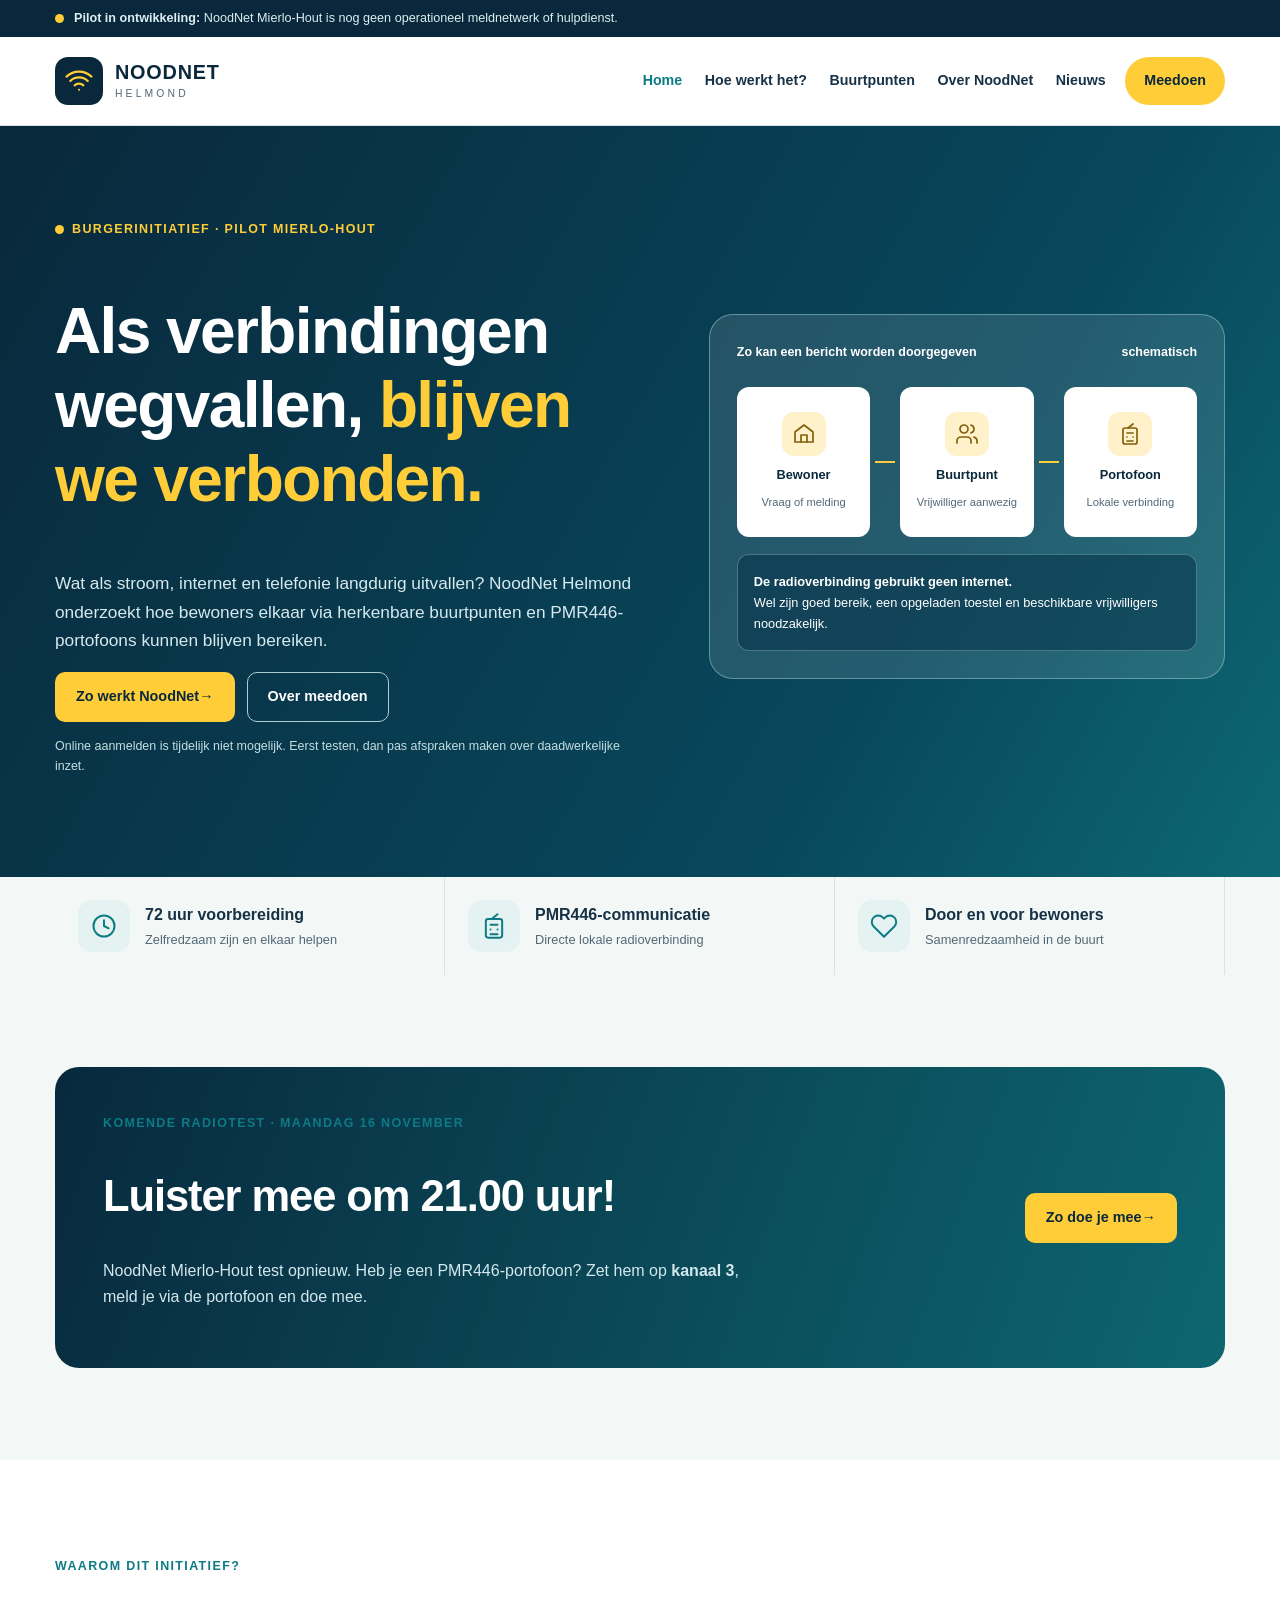
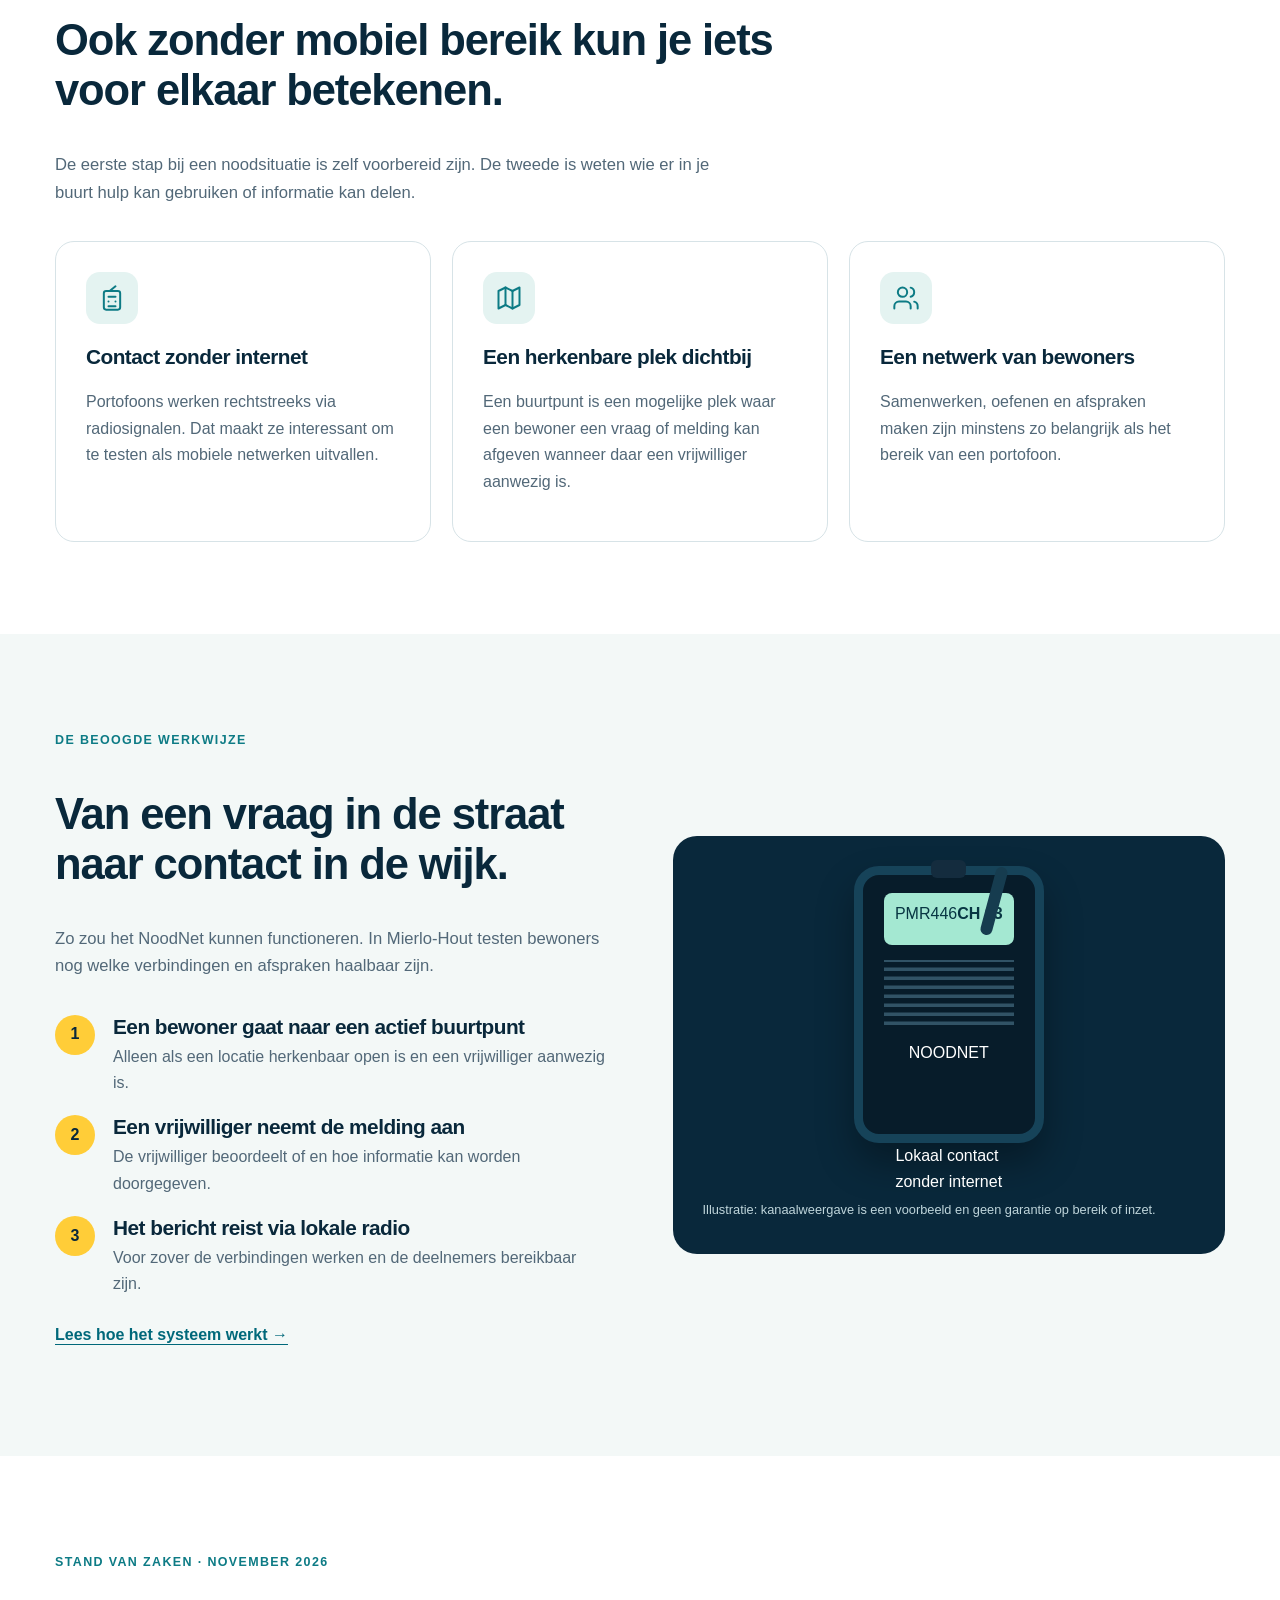
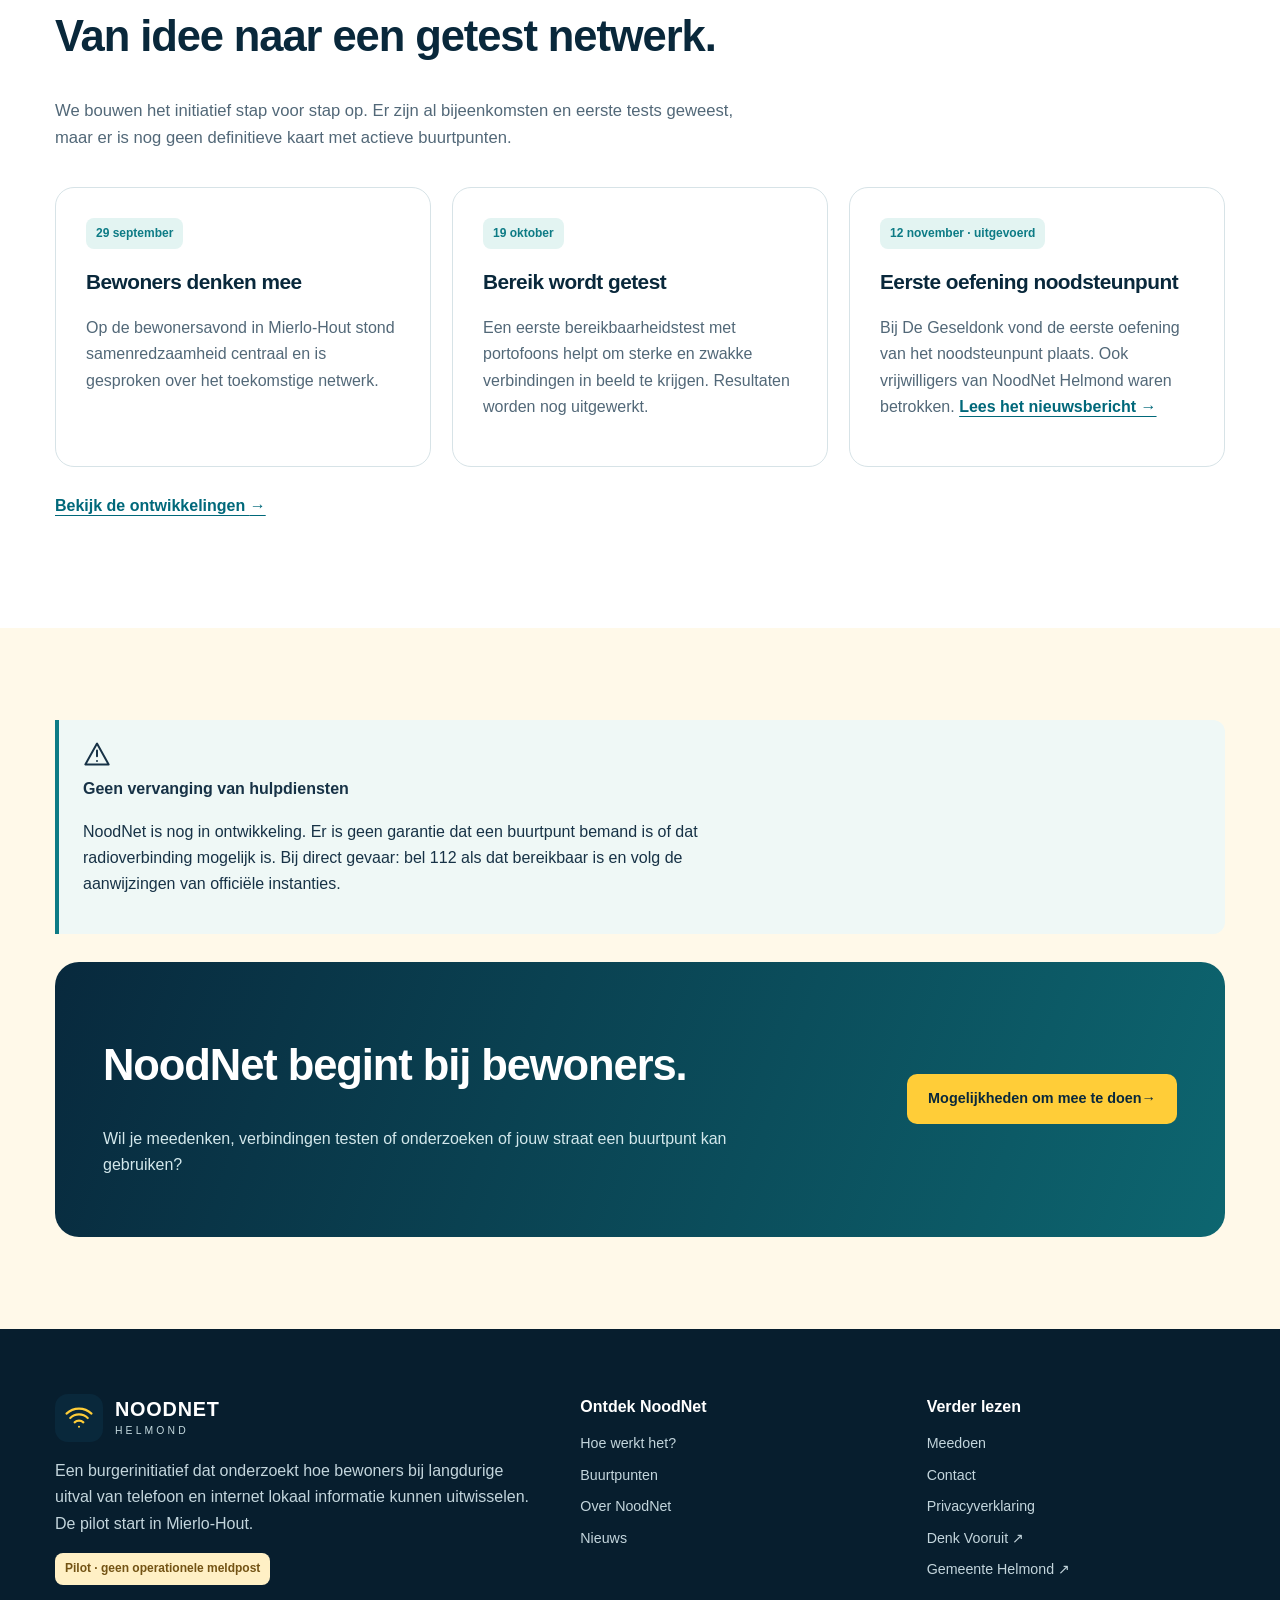
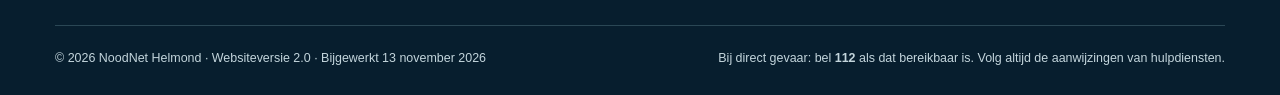
==== commit 4888fc91: "Kondig test NoodNet op 16 november aan op index.html" ====
--- a/index.html
+++ b/index.html
@@ -22,6 +22,8 @@
 <section class="hero"><div class="container hero-layout"><div><span class="eyebrow"><span class="mini-dot"></span>Burgerinitiatief · pilot Mierlo-Hout</span><h1>Als verbindingen wegvallen, <em>blijven we verbonden.</em></h1><p>Wat als stroom, internet en telefonie langdurig uitvallen? NoodNet Helmond onderzoekt hoe bewoners elkaar via herkenbare buurtpunten en PMR446-portofoons kunnen blijven bereiken.</p><div class="actions"><a class="btn btn-yellow" href="hoe-werkt-het.html">Zo werkt NoodNet <span aria-hidden="true">→</span></a><a class="btn btn-ghost" href="meedoen.html">Over meedoen</a></div><span class="micro">Online aanmelden is tijdelijk niet mogelijk. Eerst testen, dan pas afspraken maken over daadwerkelijke inzet.</span></div>
 <div class="hero-device" aria-label="Schematische weergave: bewoner, buurtpunt en een lokale radioverbinding"><div class="device-head"><span>Zo kan een bericht worden doorgegeven</span><span>schematisch</span></div><div class="device-nodes"><div class="device-node"><span class="node-icon"><svg width="28" height="28" viewBox="0 0 24 24" fill="none" stroke="currentColor" stroke-width="1.7" stroke-linecap="round" stroke-linejoin="round" aria-hidden="true"><path d="m3 10 9-7 9 7v10H3z"/><path d="M9 20v-7h6v7"/></svg></span><strong>Bewoner</strong><span>Vraag of melding</span></div><span class="device-connector" aria-hidden="true"></span><div class="device-node"><span class="node-icon"><svg width="28" height="28" viewBox="0 0 24 24" fill="none" stroke="currentColor" stroke-width="1.7" stroke-linecap="round" stroke-linejoin="round" aria-hidden="true"><path d="M16 21v-2a4 4 0 0 0-4-4H6a4 4 0 0 0-4 4v2"/><circle cx="9" cy="7" r="4"/><path d="M22 21v-2a4 4 0 0 0-3-3.87M16 3.13a4 4 0 0 1 0 7.75"/></svg></span><strong>Buurtpunt</strong><span>Vrijwilliger aanwezig</span></div><span class="device-connector" aria-hidden="true"></span><div class="device-node"><span class="node-icon"><svg width="28" height="28" viewBox="0 0 24 24" fill="none" stroke="currentColor" stroke-width="1.7" stroke-linecap="round" stroke-linejoin="round" aria-hidden="true"><rect x="5" y="6" width="14" height="16" rx="2"/><path d="M10 6l5-4M9 11h6M9 15h.01M15 15h.01M9 19h6"/></svg></span><strong>Portofoon</strong><span>Lokale verbinding</span></div></div><div class="device-bottom"><strong>De radioverbinding gebruikt geen internet.</strong><br>Wel zijn goed bereik, een opgeladen toestel en beschikbare vrijwilligers noodzakelijk.</div></div></div></section>
 <section class="quick-strip"><div class="container quick-grid"><div class="quick-card"><div class="circle-icon"><svg width="28" height="28" viewBox="0 0 24 24" fill="none" stroke="currentColor" stroke-width="1.7" stroke-linecap="round" stroke-linejoin="round" aria-hidden="true"><circle cx="12" cy="12" r="9"/><path d="M12 7v5l4 2"/></svg></div><div><strong>72 uur voorbereiding</strong><span>Zelfredzaam zijn en elkaar helpen</span></div></div><div class="quick-card"><div class="circle-icon"><svg width="28" height="28" viewBox="0 0 24 24" fill="none" stroke="currentColor" stroke-width="1.7" stroke-linecap="round" stroke-linejoin="round" aria-hidden="true"><rect x="5" y="6" width="14" height="16" rx="2"/><path d="M10 6l5-4M9 11h6M9 15h.01M15 15h.01M9 19h6"/></svg></div><div><strong>PMR446-communicatie</strong><span>Directe lokale radioverbinding</span></div></div><div class="quick-card"><div class="circle-icon"><svg width="28" height="28" viewBox="0 0 24 24" fill="none" stroke="currentColor" stroke-width="1.7" stroke-linecap="round" stroke-linejoin="round" aria-hidden="true"><path d="M20.84 4.61a5.5 5.5 0 0 0-7.78 0L12 5.67l-1.06-1.06a5.5 5.5 0 0 0-7.78 7.78L12 21.23l8.84-8.84a5.5 5.5 0 0 0 0-7.78z"/></svg></div><div><strong>Door en voor bewoners</strong><span>Samenredzaamheid in de buurt</span></div></div></div></section>
+<section class="section pale" aria-labelledby="test-16-november"><div class="container"><div class="cta-band"><div><span class="kicker">Komende radiotest · maandag 16 november</span><h2 id="test-16-november">Luister mee om 21.00 uur!</h2><p>NoodNet Mierlo-Hout test opnieuw. Heb je een PMR446-portofoon? Zet hem op <strong>kanaal 3</strong>, meld je via de portofoon en doe mee.</p></div><a class="btn btn-yellow" href="noodnet-mierlo-hout-test-16-november-2026.html">Zo doe je mee <span aria-hidden="true">→</span></a></div></div></section>
+
 <section class="section"><div class="container"><div class="section-heading"><span class="kicker">Waarom dit initiatief?</span><h2>Ook zonder mobiel bereik kun je iets voor elkaar betekenen.</h2><p>De eerste stap bij een noodsituatie is zelf voorbereid zijn. De tweede is weten wie er in je buurt hulp kan gebruiken of informatie kan delen.</p></div><div class="grid-3"><article class="card"><div class="card-icon"><svg width="28" height="28" viewBox="0 0 24 24" fill="none" stroke="currentColor" stroke-width="1.7" stroke-linecap="round" stroke-linejoin="round" aria-hidden="true"><rect x="5" y="6" width="14" height="16" rx="2"/><path d="M10 6l5-4M9 11h6M9 15h.01M15 15h.01M9 19h6"/></svg></div><h3>Contact zonder internet</h3><p>Portofoons werken rechtstreeks via radiosignalen. Dat maakt ze interessant om te testen als mobiele netwerken uitvallen.</p></article><article class="card"><div class="card-icon"><svg width="28" height="28" viewBox="0 0 24 24" fill="none" stroke="currentColor" stroke-width="1.7" stroke-linecap="round" stroke-linejoin="round" aria-hidden="true"><path d="m3 6 6-3 6 3 6-3v15l-6 3-6-3-6 3z"/><path d="M9 3v15m6-12v15"/></svg></div><h3>Een herkenbare plek dichtbij</h3><p>Een buurtpunt is een mogelijke plek waar een bewoner een vraag of melding kan afgeven wanneer daar een vrijwilliger aanwezig is.</p></article><article class="card"><div class="card-icon"><svg width="28" height="28" viewBox="0 0 24 24" fill="none" stroke="currentColor" stroke-width="1.7" stroke-linecap="round" stroke-linejoin="round" aria-hidden="true"><path d="M16 21v-2a4 4 0 0 0-4-4H6a4 4 0 0 0-4 4v2"/><circle cx="9" cy="7" r="4"/><path d="M22 21v-2a4 4 0 0 0-3-3.87M16 3.13a4 4 0 0 1 0 7.75"/></svg></div><h3>Een netwerk van bewoners</h3><p>Samenwerken, oefenen en afspraken maken zijn minstens zo belangrijk als het bereik van een portofoon.</p></article></div></div></section>
 <section class="section pale"><div class="container split"><div><div class="section-heading"><span class="kicker">De beoogde werkwijze</span><h2>Van een vraag in de straat naar contact in de wijk.</h2><p>Zo zou het NoodNet kunnen functioneren. In Mierlo-Hout testen bewoners nog welke verbindingen en afspraken haalbaar zijn.</p></div><div class="steps"><div class="step"><span class="step-num">1</span><div><h3>Een bewoner gaat naar een actief buurtpunt</h3><p>Alleen als een locatie herkenbaar open is en een vrijwilliger aanwezig is.</p></div></div><div class="step"><span class="step-num">2</span><div><h3>Een vrijwilliger neemt de melding aan</h3><p>De vrijwilliger beoordeelt of en hoe informatie kan worden doorgegeven.</p></div></div><div class="step"><span class="step-num">3</span><div><h3>Het bericht reist via lokale radio</h3><p>Voor zover de verbindingen werken en de deelnemers bereikbaar zijn.</p></div></div></div><p style="margin-top:24px"><a class="text-link" href="hoe-werkt-het.html">Lees hoe het systeem werkt <span aria-hidden="true">→</span></a></p></div><div class="panel-dark"><div class="radio-wrap"><div class="radio-antenna"></div><div class="radio-body"><div class="radio-knob"></div><div class="radio-screen"><span>PMR446</span><strong>CH 03</strong></div><div class="radio-speaker"></div><span class="radio-brand">NOODNET</span></div><span class="radio-spark">Lokaal contact<br>zonder internet</span></div><p class="small-print" style="color:#bfd5db;margin:4px 0">Illustratie: kanaalweergave is een voorbeeld en geen garantie op bereik of inzet.</p></div></div></section>
 <section class="section"><div class="container"><div class="section-heading"><span class="kicker">Stand van zaken · november 2026</span><h2>Van idee naar een getest netwerk.</h2><p>We bouwen het initiatief stap voor stap op. Er zijn al bijeenkomsten en eerste tests geweest, maar er is nog geen definitieve kaart met actieve buurtpunten.</p></div><div class="grid-3"><article class="card"><span class="card-tag">29 september</span><h3>Bewoners denken mee</h3><p>Op de bewonersavond in Mierlo-Hout stond samenredzaamheid centraal en is gesproken over het toekomstige netwerk.</p></article><article class="card"><span class="card-tag">19 oktober</span><h3>Bereik wordt getest</h3><p>Een eerste bereikbaarheidstest met portofoons helpt om sterke en zwakke verbindingen in beeld te krijgen. Resultaten worden nog uitgewerkt.</p></article><article class="card"><span class="card-tag">12 november · uitgevoerd</span><h3>Eerste oefening noodsteunpunt</h3><p>Bij De Geseldonk vond de eerste oefening van het noodsteunpunt plaats. Ook vrijwilligers van NoodNet Helmond waren betrokken. <a class="text-link" href="oefening-noodsteunpunt-mierlo-hout-12-november-2026.html">Lees het nieuwsbericht →</a></p></article></div><p style="margin-top:26px"><a class="text-link" href="nieuws.html">Bekijk de ontwikkelingen <span aria-hidden="true">→</span></a></p></div></section>
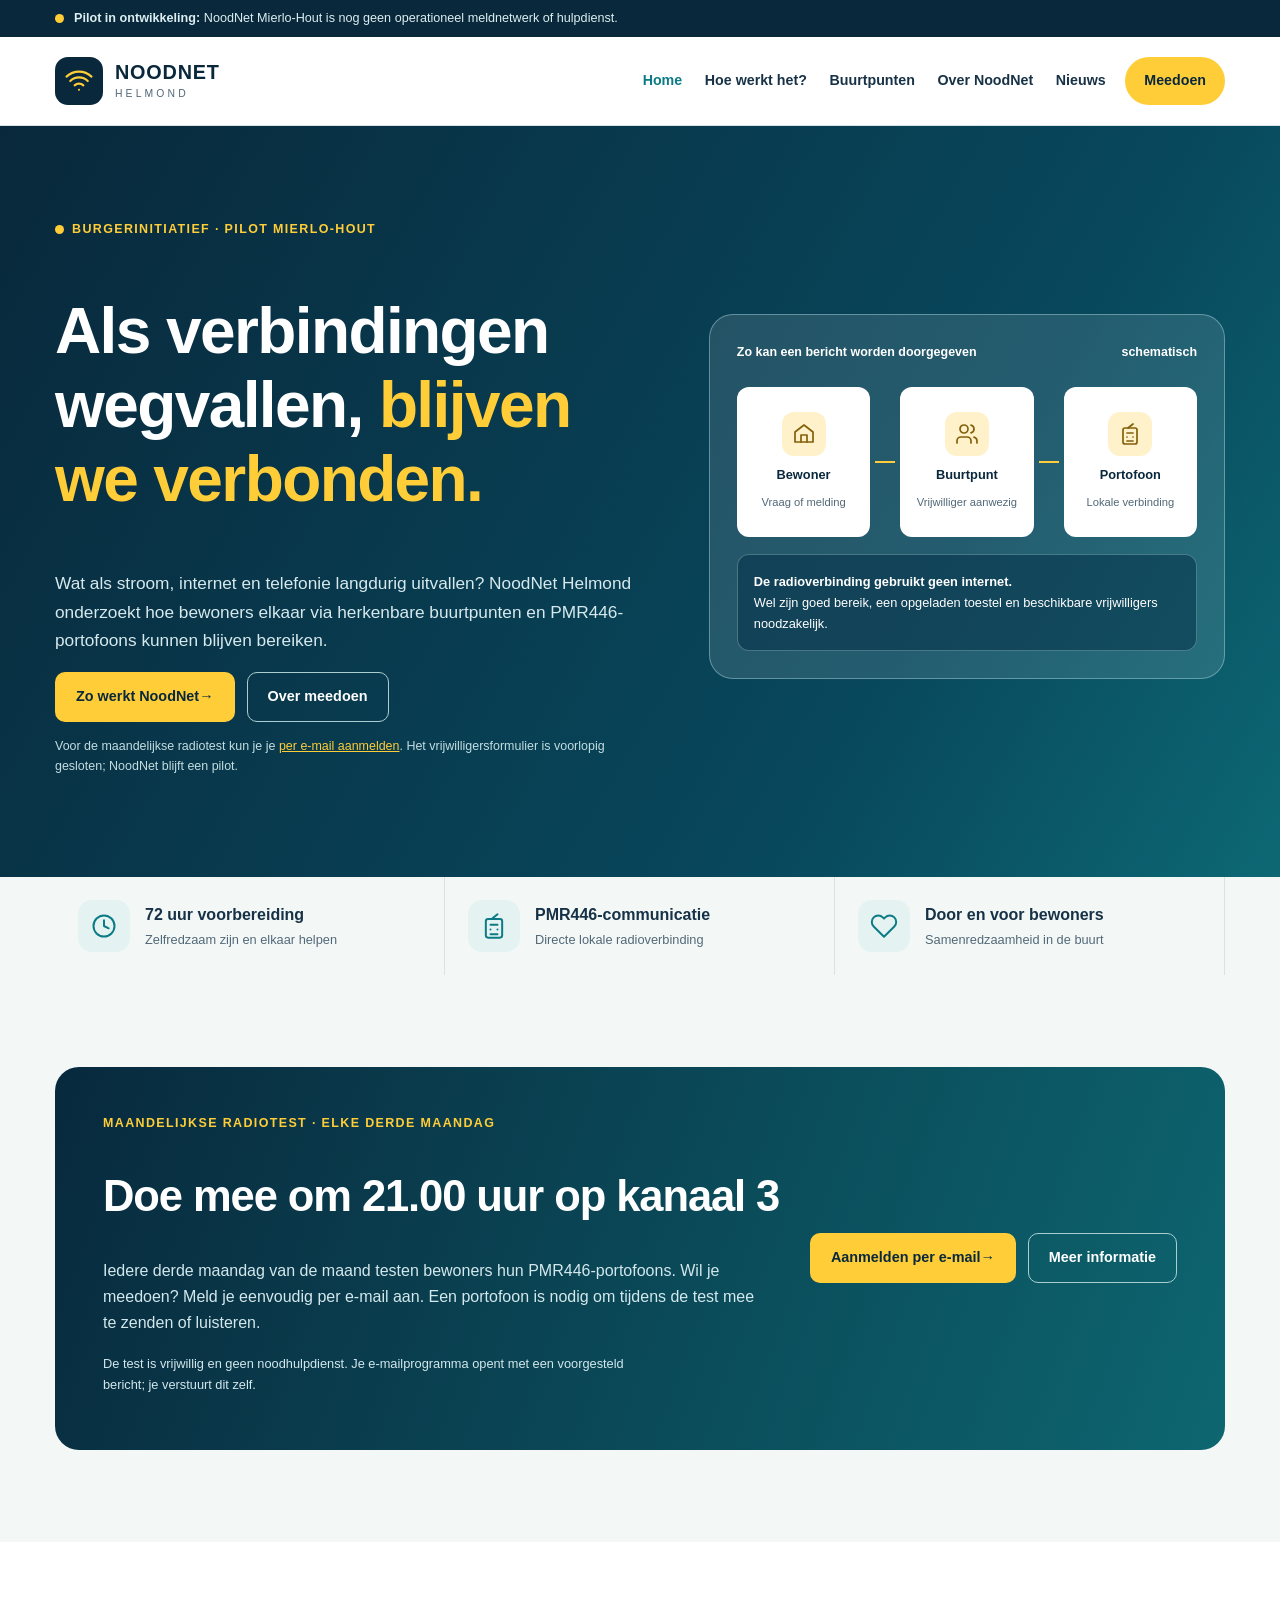
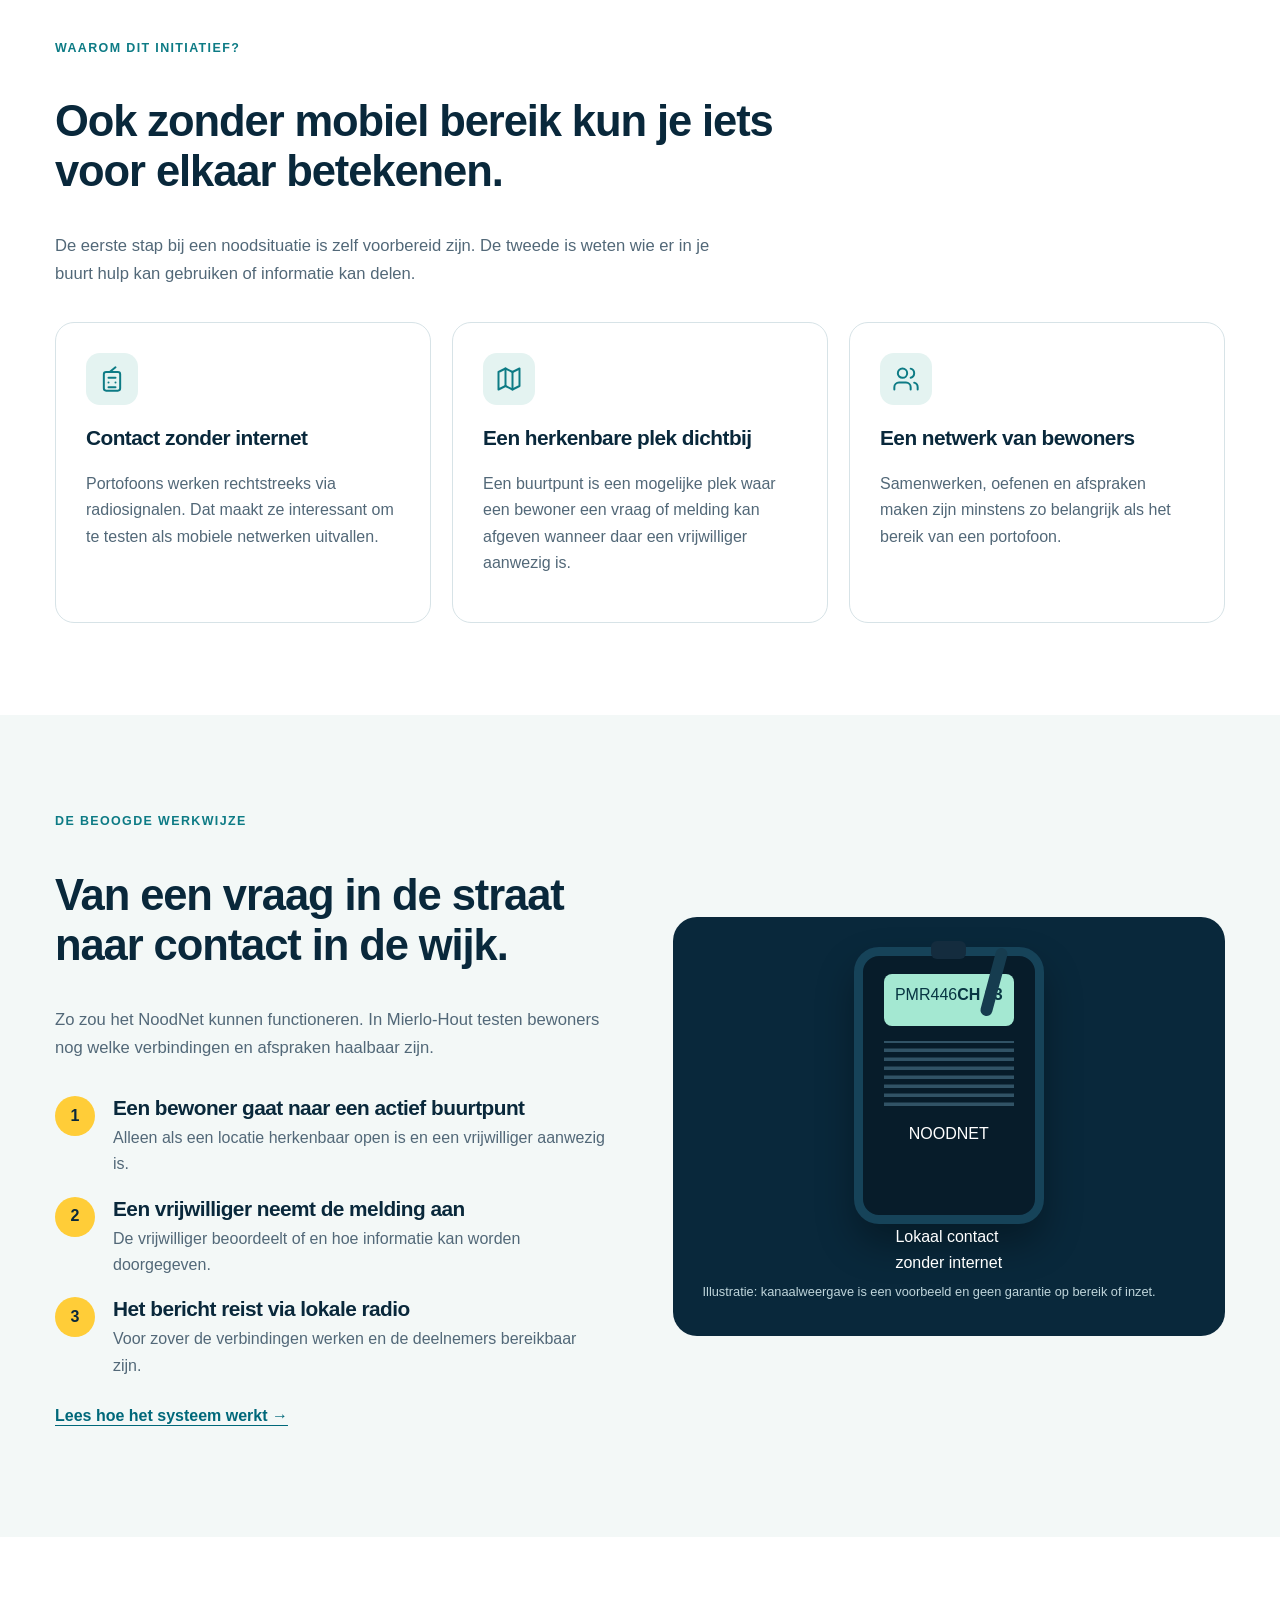
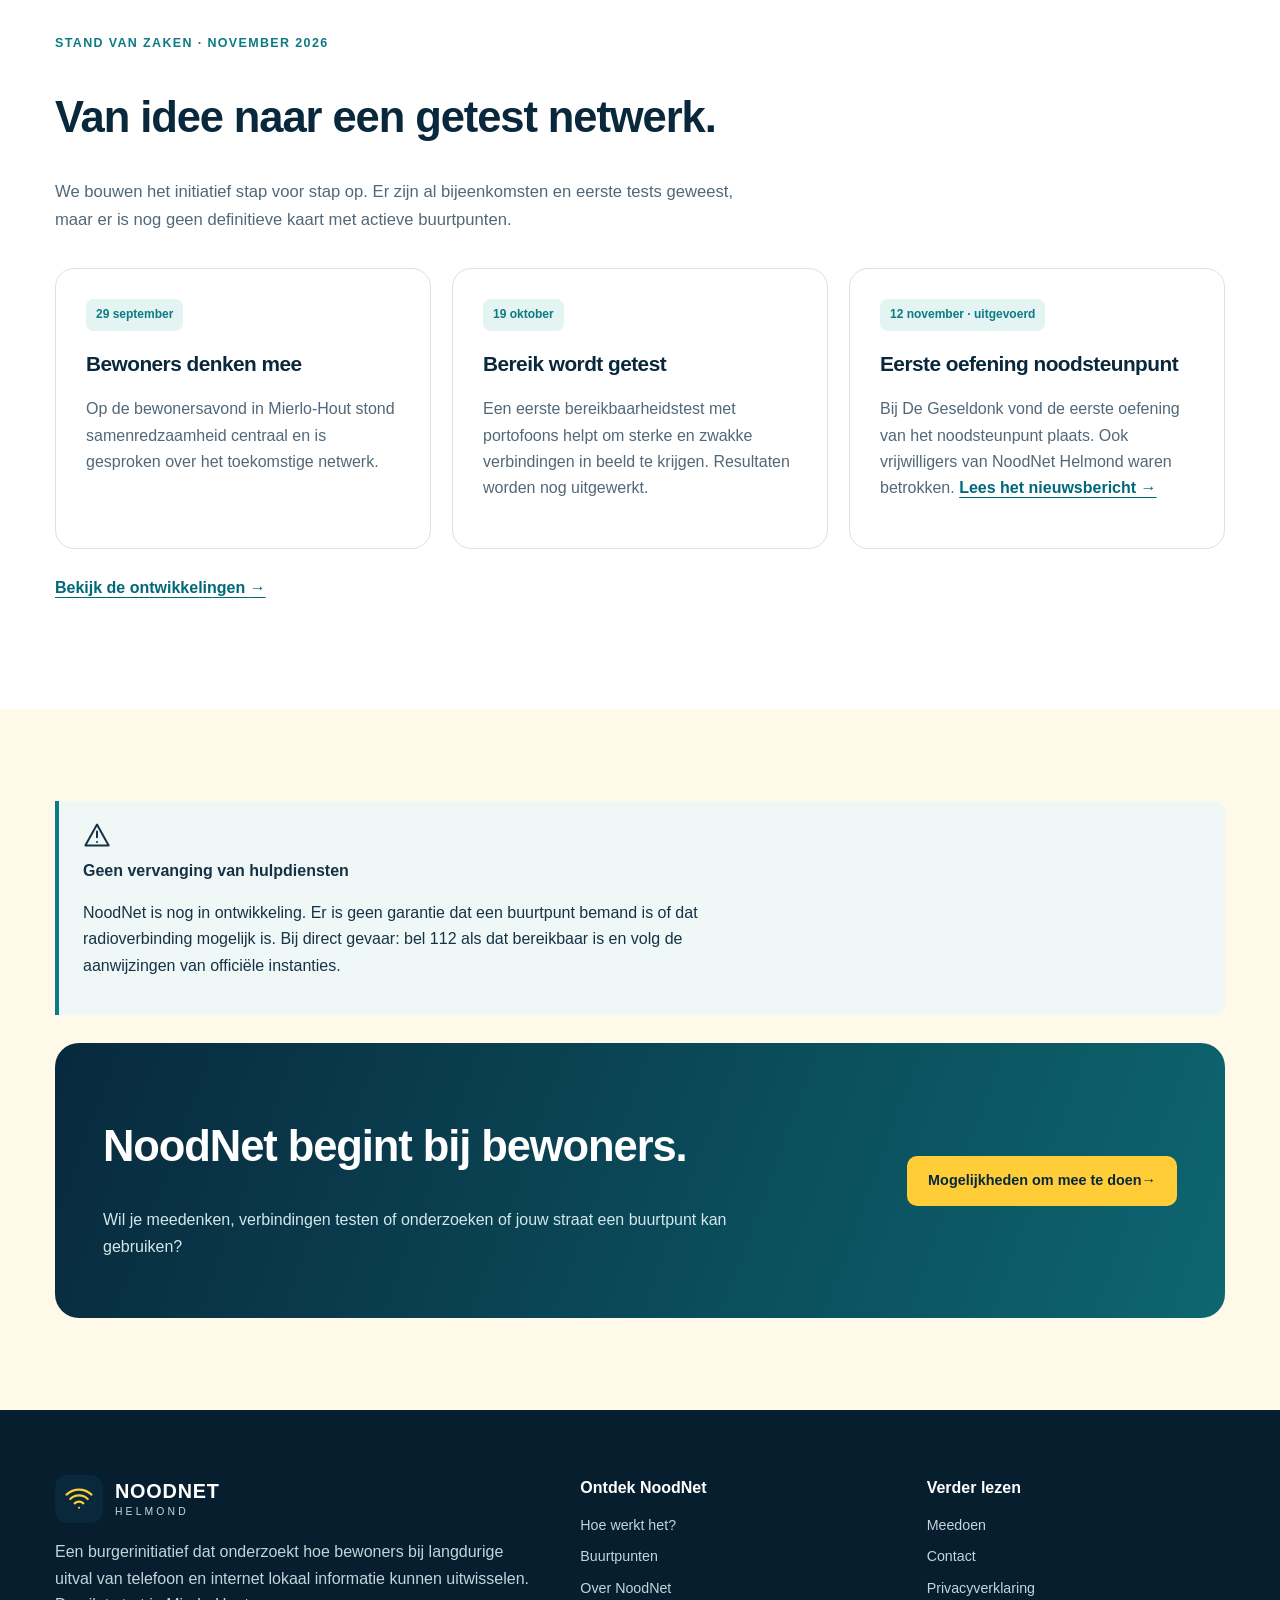
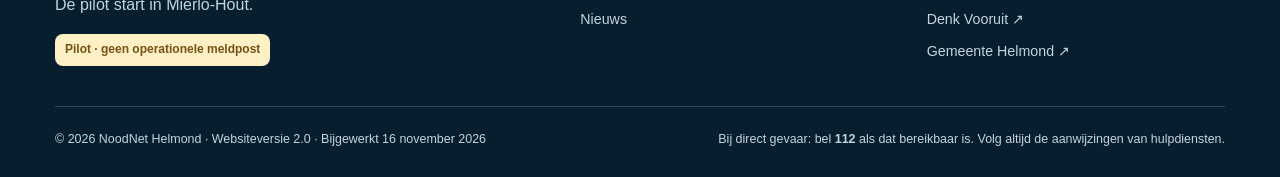
==== commit 0fc3f0c2: "E-mailaanmelding maandelijkse PMR446-radiotest toevoegen" ====
--- a/index.html
+++ b/index.html
@@ -19,16 +19,16 @@
  <div class="utility-banner"><div class="container"><span class="pulse" aria-hidden="true"></span><span><strong>Pilot in ontwikkeling:</strong> NoodNet Mierlo-Hout is nog geen operationeel meldnetwerk of hulpdienst.</span></div></div>
  <header class="site-header"><div class="container header-inner"><a class="brand" href="index.html" aria-label="NoodNet Helmond – naar de startpagina"><span class="brand-mark"><svg width="30" height="30" viewBox="0 0 24 24" fill="none" stroke="currentColor" stroke-width="1.7" stroke-linecap="round" stroke-linejoin="round" aria-hidden="true"><path d="M12 19h.01M8.5 15.5a5 5 0 0 1 7 0M5 12a10 10 0 0 1 14 0M2 8.5a14.5 14.5 0 0 1 20 0"/></svg></span><span class="brand-name"><b>NOODNET</b><small>Helmond</small></span></a><button class="menu-button" type="button" data-menu-toggle aria-controls="site-navigation" aria-expanded="false" aria-label="Menu openen"><svg viewBox="0 0 24 24" fill="none" stroke="currentColor" stroke-width="2" stroke-linecap="round" aria-hidden="true"><path d="M4 7h16M4 12h16M4 17h16"/></svg></button><nav class="nav" id="site-navigation" aria-label="Hoofdnavigatie"><a href="index.html" aria-current="page" class="">Home</a><a href="hoe-werkt-het.html"  class="">Hoe werkt het?</a><a href="buurtpunten.html"  class="">Buurtpunten</a><a href="over-noodnet.html"  class="">Over NoodNet</a><a href="nieuws.html"  class="">Nieuws</a><a href="meedoen.html"  class="nav-action">Meedoen</a></nav></div></header>
  <main id="main">
-<section class="hero"><div class="container hero-layout"><div><span class="eyebrow"><span class="mini-dot"></span>Burgerinitiatief · pilot Mierlo-Hout</span><h1>Als verbindingen wegvallen, <em>blijven we verbonden.</em></h1><p>Wat als stroom, internet en telefonie langdurig uitvallen? NoodNet Helmond onderzoekt hoe bewoners elkaar via herkenbare buurtpunten en PMR446-portofoons kunnen blijven bereiken.</p><div class="actions"><a class="btn btn-yellow" href="hoe-werkt-het.html">Zo werkt NoodNet <span aria-hidden="true">→</span></a><a class="btn btn-ghost" href="meedoen.html">Over meedoen</a></div><span class="micro">Online aanmelden is tijdelijk niet mogelijk. Eerst testen, dan pas afspraken maken over daadwerkelijke inzet.</span></div>
+<section class="hero"><div class="container hero-layout"><div><span class="eyebrow"><span class="mini-dot"></span>Burgerinitiatief · pilot Mierlo-Hout</span><h1>Als verbindingen wegvallen, <em>blijven we verbonden.</em></h1><p>Wat als stroom, internet en telefonie langdurig uitvallen? NoodNet Helmond onderzoekt hoe bewoners elkaar via herkenbare buurtpunten en PMR446-portofoons kunnen blijven bereiken.</p><div class="actions"><a class="btn btn-yellow" href="hoe-werkt-het.html">Zo werkt NoodNet <span aria-hidden="true">→</span></a><a class="btn btn-ghost" href="meedoen.html">Over meedoen</a></div><span class="micro">Voor de maandelijkse radiotest kun je je <a href="meedoen.html#maandelijkse-test" style="color:#ffcd38">per e-mail aanmelden</a>. Het vrijwilligersformulier is voorlopig gesloten; NoodNet blijft een pilot.</span></div>
 <div class="hero-device" aria-label="Schematische weergave: bewoner, buurtpunt en een lokale radioverbinding"><div class="device-head"><span>Zo kan een bericht worden doorgegeven</span><span>schematisch</span></div><div class="device-nodes"><div class="device-node"><span class="node-icon"><svg width="28" height="28" viewBox="0 0 24 24" fill="none" stroke="currentColor" stroke-width="1.7" stroke-linecap="round" stroke-linejoin="round" aria-hidden="true"><path d="m3 10 9-7 9 7v10H3z"/><path d="M9 20v-7h6v7"/></svg></span><strong>Bewoner</strong><span>Vraag of melding</span></div><span class="device-connector" aria-hidden="true"></span><div class="device-node"><span class="node-icon"><svg width="28" height="28" viewBox="0 0 24 24" fill="none" stroke="currentColor" stroke-width="1.7" stroke-linecap="round" stroke-linejoin="round" aria-hidden="true"><path d="M16 21v-2a4 4 0 0 0-4-4H6a4 4 0 0 0-4 4v2"/><circle cx="9" cy="7" r="4"/><path d="M22 21v-2a4 4 0 0 0-3-3.87M16 3.13a4 4 0 0 1 0 7.75"/></svg></span><strong>Buurtpunt</strong><span>Vrijwilliger aanwezig</span></div><span class="device-connector" aria-hidden="true"></span><div class="device-node"><span class="node-icon"><svg width="28" height="28" viewBox="0 0 24 24" fill="none" stroke="currentColor" stroke-width="1.7" stroke-linecap="round" stroke-linejoin="round" aria-hidden="true"><rect x="5" y="6" width="14" height="16" rx="2"/><path d="M10 6l5-4M9 11h6M9 15h.01M15 15h.01M9 19h6"/></svg></span><strong>Portofoon</strong><span>Lokale verbinding</span></div></div><div class="device-bottom"><strong>De radioverbinding gebruikt geen internet.</strong><br>Wel zijn goed bereik, een opgeladen toestel en beschikbare vrijwilligers noodzakelijk.</div></div></div></section>
 <section class="quick-strip"><div class="container quick-grid"><div class="quick-card"><div class="circle-icon"><svg width="28" height="28" viewBox="0 0 24 24" fill="none" stroke="currentColor" stroke-width="1.7" stroke-linecap="round" stroke-linejoin="round" aria-hidden="true"><circle cx="12" cy="12" r="9"/><path d="M12 7v5l4 2"/></svg></div><div><strong>72 uur voorbereiding</strong><span>Zelfredzaam zijn en elkaar helpen</span></div></div><div class="quick-card"><div class="circle-icon"><svg width="28" height="28" viewBox="0 0 24 24" fill="none" stroke="currentColor" stroke-width="1.7" stroke-linecap="round" stroke-linejoin="round" aria-hidden="true"><rect x="5" y="6" width="14" height="16" rx="2"/><path d="M10 6l5-4M9 11h6M9 15h.01M15 15h.01M9 19h6"/></svg></div><div><strong>PMR446-communicatie</strong><span>Directe lokale radioverbinding</span></div></div><div class="quick-card"><div class="circle-icon"><svg width="28" height="28" viewBox="0 0 24 24" fill="none" stroke="currentColor" stroke-width="1.7" stroke-linecap="round" stroke-linejoin="round" aria-hidden="true"><path d="M20.84 4.61a5.5 5.5 0 0 0-7.78 0L12 5.67l-1.06-1.06a5.5 5.5 0 0 0-7.78 7.78L12 21.23l8.84-8.84a5.5 5.5 0 0 0 0-7.78z"/></svg></div><div><strong>Door en voor bewoners</strong><span>Samenredzaamheid in de buurt</span></div></div></div></section>
-<section class="section pale" aria-labelledby="test-16-november"><div class="container"><div class="cta-band"><div><span class="kicker">Komende radiotest · maandag 16 november</span><h2 id="test-16-november">Luister mee om 21.00 uur!</h2><p>NoodNet Mierlo-Hout test opnieuw. Heb je een PMR446-portofoon? Zet hem op <strong>kanaal 3</strong>, meld je via de portofoon en doe mee.</p></div><a class="btn btn-yellow" href="noodnet-mierlo-hout-test-16-november-2026.html">Zo doe je mee <span aria-hidden="true">→</span></a></div></div></section>
+<section class="section pale" aria-labelledby="maandelijkse-test-titel"><div class="container"><div class="cta-band"><div><span class="kicker" style="color:#ffcd38">Maandelijkse radiotest · elke derde maandag</span><h2 id="maandelijkse-test-titel">Doe mee om 21.00 uur op kanaal 3</h2><p>Iedere derde maandag van de maand testen bewoners hun PMR446-portofoons. Wil je meedoen? Meld je eenvoudig per e-mail aan. Een portofoon is nodig om tijdens de test mee te zenden of luisteren.</p><p class="small-print" style="color:#d3e8ec">De test is vrijwillig en geen noodhulpdienst. Je e-mailprogramma opent met een voorgesteld bericht; je verstuurt dit zelf.</p></div><div class="actions"><a class="btn btn-yellow" href="mailto:pmrkanaal3@gmail.com?subject=Aanmelding%20maandelijkse%20radiotest%20NoodNet%20Helmond&amp;body=Hallo%20NoodNet%20Helmond%2C%0A%0AIk%20wil%20me%20aanmelden%20voor%20de%20maandelijkse%20PMR446-radiotest%20(iedere%20derde%20maandag%20van%20de%20maand%20om%2021.00%20uur%2C%20kanaal%203).%0A%0ANaam%20of%20roepnaam%20(optioneel)%3A%20%0AWijk%20(optioneel)%3A%20%0A%0AMet%20vriendelijke%20groet%2C%0A">Aanmelden per e-mail <span aria-hidden="true">→</span></a><a class="btn btn-ghost" href="meedoen.html#maandelijkse-test">Meer informatie</a></div></div></div></section>
 
 <section class="section"><div class="container"><div class="section-heading"><span class="kicker">Waarom dit initiatief?</span><h2>Ook zonder mobiel bereik kun je iets voor elkaar betekenen.</h2><p>De eerste stap bij een noodsituatie is zelf voorbereid zijn. De tweede is weten wie er in je buurt hulp kan gebruiken of informatie kan delen.</p></div><div class="grid-3"><article class="card"><div class="card-icon"><svg width="28" height="28" viewBox="0 0 24 24" fill="none" stroke="currentColor" stroke-width="1.7" stroke-linecap="round" stroke-linejoin="round" aria-hidden="true"><rect x="5" y="6" width="14" height="16" rx="2"/><path d="M10 6l5-4M9 11h6M9 15h.01M15 15h.01M9 19h6"/></svg></div><h3>Contact zonder internet</h3><p>Portofoons werken rechtstreeks via radiosignalen. Dat maakt ze interessant om te testen als mobiele netwerken uitvallen.</p></article><article class="card"><div class="card-icon"><svg width="28" height="28" viewBox="0 0 24 24" fill="none" stroke="currentColor" stroke-width="1.7" stroke-linecap="round" stroke-linejoin="round" aria-hidden="true"><path d="m3 6 6-3 6 3 6-3v15l-6 3-6-3-6 3z"/><path d="M9 3v15m6-12v15"/></svg></div><h3>Een herkenbare plek dichtbij</h3><p>Een buurtpunt is een mogelijke plek waar een bewoner een vraag of melding kan afgeven wanneer daar een vrijwilliger aanwezig is.</p></article><article class="card"><div class="card-icon"><svg width="28" height="28" viewBox="0 0 24 24" fill="none" stroke="currentColor" stroke-width="1.7" stroke-linecap="round" stroke-linejoin="round" aria-hidden="true"><path d="M16 21v-2a4 4 0 0 0-4-4H6a4 4 0 0 0-4 4v2"/><circle cx="9" cy="7" r="4"/><path d="M22 21v-2a4 4 0 0 0-3-3.87M16 3.13a4 4 0 0 1 0 7.75"/></svg></div><h3>Een netwerk van bewoners</h3><p>Samenwerken, oefenen en afspraken maken zijn minstens zo belangrijk als het bereik van een portofoon.</p></article></div></div></section>
 <section class="section pale"><div class="container split"><div><div class="section-heading"><span class="kicker">De beoogde werkwijze</span><h2>Van een vraag in de straat naar contact in de wijk.</h2><p>Zo zou het NoodNet kunnen functioneren. In Mierlo-Hout testen bewoners nog welke verbindingen en afspraken haalbaar zijn.</p></div><div class="steps"><div class="step"><span class="step-num">1</span><div><h3>Een bewoner gaat naar een actief buurtpunt</h3><p>Alleen als een locatie herkenbaar open is en een vrijwilliger aanwezig is.</p></div></div><div class="step"><span class="step-num">2</span><div><h3>Een vrijwilliger neemt de melding aan</h3><p>De vrijwilliger beoordeelt of en hoe informatie kan worden doorgegeven.</p></div></div><div class="step"><span class="step-num">3</span><div><h3>Het bericht reist via lokale radio</h3><p>Voor zover de verbindingen werken en de deelnemers bereikbaar zijn.</p></div></div></div><p style="margin-top:24px"><a class="text-link" href="hoe-werkt-het.html">Lees hoe het systeem werkt <span aria-hidden="true">→</span></a></p></div><div class="panel-dark"><div class="radio-wrap"><div class="radio-antenna"></div><div class="radio-body"><div class="radio-knob"></div><div class="radio-screen"><span>PMR446</span><strong>CH 03</strong></div><div class="radio-speaker"></div><span class="radio-brand">NOODNET</span></div><span class="radio-spark">Lokaal contact<br>zonder internet</span></div><p class="small-print" style="color:#bfd5db;margin:4px 0">Illustratie: kanaalweergave is een voorbeeld en geen garantie op bereik of inzet.</p></div></div></section>
 <section class="section"><div class="container"><div class="section-heading"><span class="kicker">Stand van zaken · november 2026</span><h2>Van idee naar een getest netwerk.</h2><p>We bouwen het initiatief stap voor stap op. Er zijn al bijeenkomsten en eerste tests geweest, maar er is nog geen definitieve kaart met actieve buurtpunten.</p></div><div class="grid-3"><article class="card"><span class="card-tag">29 september</span><h3>Bewoners denken mee</h3><p>Op de bewonersavond in Mierlo-Hout stond samenredzaamheid centraal en is gesproken over het toekomstige netwerk.</p></article><article class="card"><span class="card-tag">19 oktober</span><h3>Bereik wordt getest</h3><p>Een eerste bereikbaarheidstest met portofoons helpt om sterke en zwakke verbindingen in beeld te krijgen. Resultaten worden nog uitgewerkt.</p></article><article class="card"><span class="card-tag">12 november · uitgevoerd</span><h3>Eerste oefening noodsteunpunt</h3><p>Bij De Geseldonk vond de eerste oefening van het noodsteunpunt plaats. Ook vrijwilligers van NoodNet Helmond waren betrokken. <a class="text-link" href="oefening-noodsteunpunt-mierlo-hout-12-november-2026.html">Lees het nieuwsbericht →</a></p></article></div><p style="margin-top:26px"><a class="text-link" href="nieuws.html">Bekijk de ontwikkelingen <span aria-hidden="true">→</span></a></p></div></section>
 <section class="section cream"><div class="container"><div class="alert" role="note"><svg width="28" height="28" viewBox="0 0 24 24" fill="none" stroke="currentColor" stroke-width="1.7" stroke-linecap="round" stroke-linejoin="round" aria-hidden="true"><path d="M12 3 2 21h20L12 3z"/><path d="M12 9v5m0 4h.01"/></svg><div><strong>Geen vervanging van hulpdiensten</strong><p>NoodNet is nog in ontwikkeling. Er is geen garantie dat een buurtpunt bemand is of dat radioverbinding mogelijk is. Bij direct gevaar: bel 112 als dat bereikbaar is en volg de aanwijzingen van officiële instanties.</p></div></div><div style="height:28px"></div><div class="cta-band"><div><h2>NoodNet begint bij bewoners.</h2><p>Wil je meedenken, verbindingen testen of onderzoeken of jouw straat een buurtpunt kan gebruiken?</p></div><a class="btn btn-yellow" href="meedoen.html">Mogelijkheden om mee te doen <span aria-hidden="true">→</span></a></div></div></section>
 </main>
- <footer class="site-footer"><div class="container"><div class="footer-grid"><div><a class="brand" href="index.html" aria-label="NoodNet Helmond – naar de startpagina"><span class="brand-mark"><svg width="30" height="30" viewBox="0 0 24 24" fill="none" stroke="currentColor" stroke-width="1.7" stroke-linecap="round" stroke-linejoin="round" aria-hidden="true"><path d="M12 19h.01M8.5 15.5a5 5 0 0 1 7 0M5 12a10 10 0 0 1 14 0M2 8.5a14.5 14.5 0 0 1 20 0"/></svg></span><span class="brand-name"><b>NOODNET</b><small>Helmond</small></span></a><p class="footer-about">Een burgerinitiatief dat onderzoekt hoe bewoners bij langdurige uitval van telefoon en internet lokaal informatie kunnen uitwisselen. De pilot start in Mierlo-Hout.</p><span class="pill">Pilot · geen operationele meldpost</span></div><div><div class="footer-title">Ontdek NoodNet</div><nav class="footer-nav" aria-label="Onderwerpen"><a href="hoe-werkt-het.html">Hoe werkt het?</a><a href="buurtpunten.html">Buurtpunten</a><a href="over-noodnet.html">Over NoodNet</a><a href="nieuws.html">Nieuws</a></nav></div><div><div class="footer-title">Verder lezen</div><nav class="footer-nav" aria-label="Meer informatie"><a href="meedoen.html">Meedoen</a><a href="meedoen.html#contact">Contact</a><a href="privacyverklaring.html">Privacyverklaring</a><a href="https://www.denkvooruit.nl/informatieboekje" target="_blank" rel="noopener noreferrer">Denk Vooruit ↗</a><a href="https://www.helmond.nl/" target="_blank" rel="noopener noreferrer">Gemeente Helmond ↗</a></nav></div></div><div class="footer-bottom"><span>© 2026 NoodNet Helmond · Websiteversie 2.0 · Bijgewerkt 13 november 2026</span><span>Bij direct gevaar: bel <strong>112</strong> als dat bereikbaar is. Volg altijd de aanwijzingen van hulpdiensten.</span></div></div></footer>
+ <footer class="site-footer"><div class="container"><div class="footer-grid"><div><a class="brand" href="index.html" aria-label="NoodNet Helmond – naar de startpagina"><span class="brand-mark"><svg width="30" height="30" viewBox="0 0 24 24" fill="none" stroke="currentColor" stroke-width="1.7" stroke-linecap="round" stroke-linejoin="round" aria-hidden="true"><path d="M12 19h.01M8.5 15.5a5 5 0 0 1 7 0M5 12a10 10 0 0 1 14 0M2 8.5a14.5 14.5 0 0 1 20 0"/></svg></span><span class="brand-name"><b>NOODNET</b><small>Helmond</small></span></a><p class="footer-about">Een burgerinitiatief dat onderzoekt hoe bewoners bij langdurige uitval van telefoon en internet lokaal informatie kunnen uitwisselen. De pilot start in Mierlo-Hout.</p><span class="pill">Pilot · geen operationele meldpost</span></div><div><div class="footer-title">Ontdek NoodNet</div><nav class="footer-nav" aria-label="Onderwerpen"><a href="hoe-werkt-het.html">Hoe werkt het?</a><a href="buurtpunten.html">Buurtpunten</a><a href="over-noodnet.html">Over NoodNet</a><a href="nieuws.html">Nieuws</a></nav></div><div><div class="footer-title">Verder lezen</div><nav class="footer-nav" aria-label="Meer informatie"><a href="meedoen.html">Meedoen</a><a href="meedoen.html#contact">Contact</a><a href="privacyverklaring.html">Privacyverklaring</a><a href="https://www.denkvooruit.nl/informatieboekje" target="_blank" rel="noopener noreferrer">Denk Vooruit ↗</a><a href="https://www.helmond.nl/" target="_blank" rel="noopener noreferrer">Gemeente Helmond ↗</a></nav></div></div><div class="footer-bottom"><span>© 2026 NoodNet Helmond · Websiteversie 2.0 · Bijgewerkt 16 november 2026</span><span>Bij direct gevaar: bel <strong>112</strong> als dat bereikbaar is. Volg altijd de aanwijzingen van hulpdiensten.</span></div></div></footer>
  <script defer src="script.js"></script>
  </body></html>
